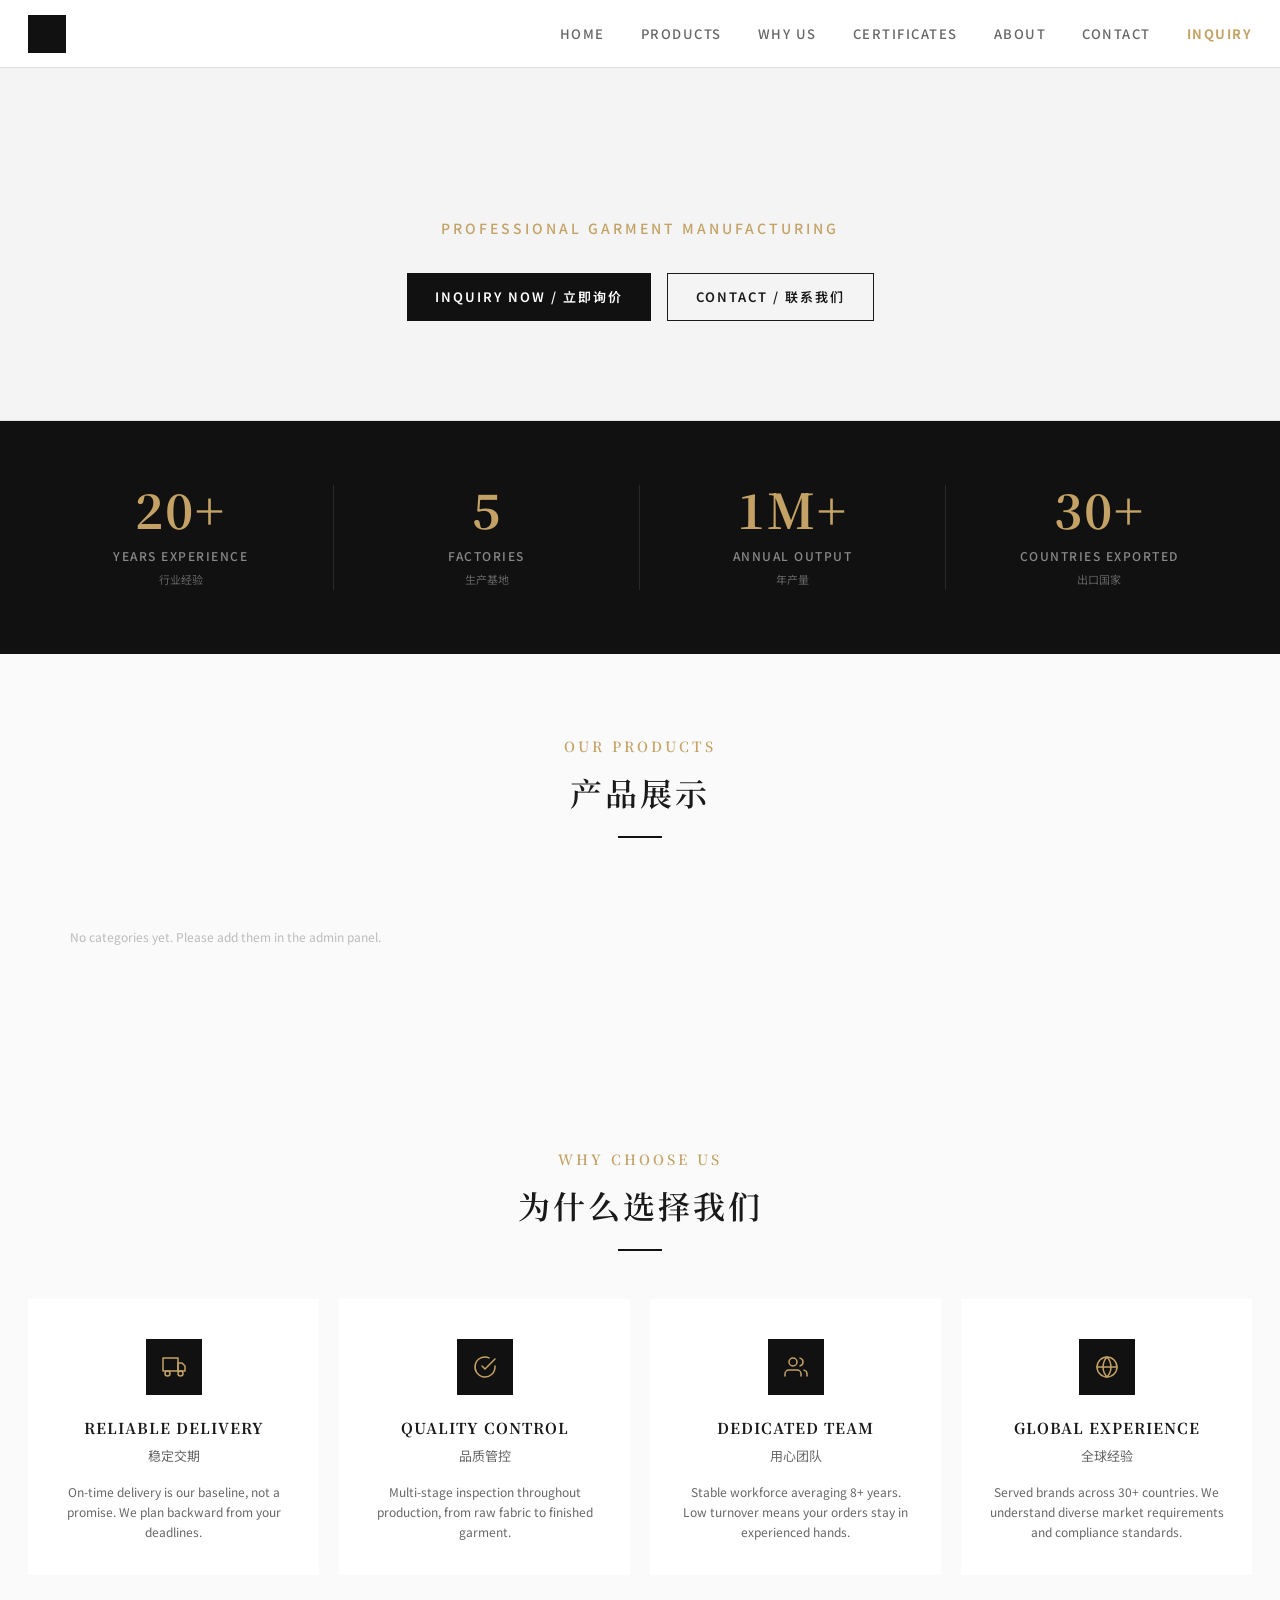
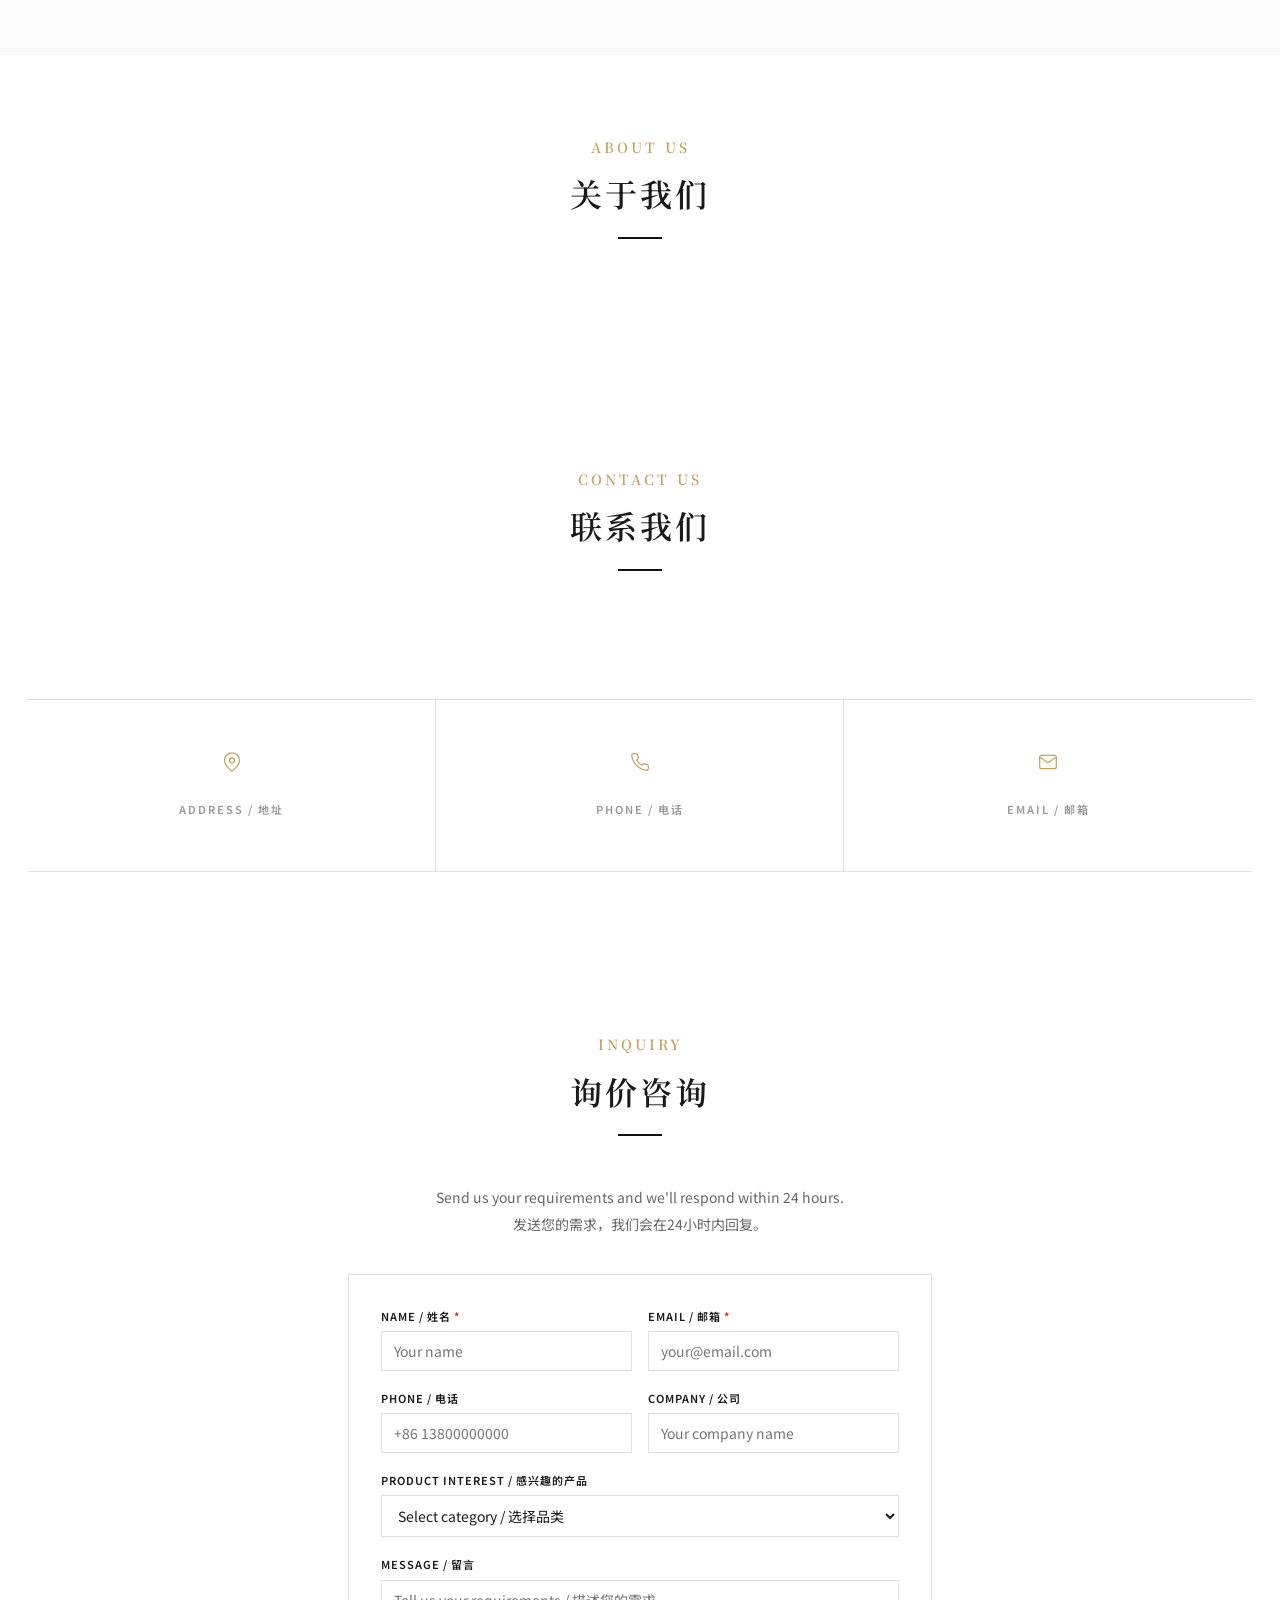
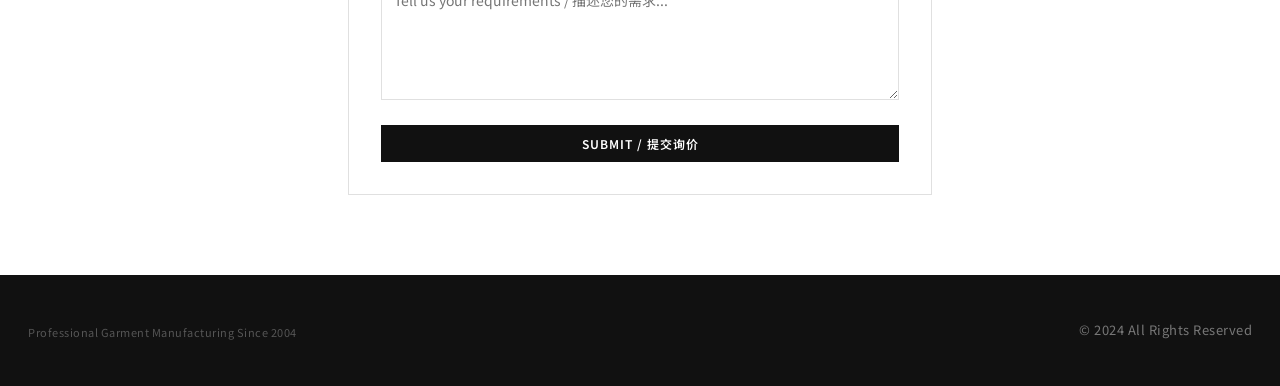
==== index.html @ 20656c34 "Change form attribute from netlify to data-netlify=true" ====
<!DOCTYPE html>
<html lang="en">
<head>
  <!-- site-version: 3 -->
  <meta charset="UTF-8">
  <meta name="viewport" content="width=device-width, initial-scale=1.0">
  <meta name="description" content="Professional garment manufacturer with 20+ years experience. OEM/ODM services for sun protection, jackets, workwear, kids wear, padded jackets, beach shorts, sports wear. BSCI certified factory in Jiangsu, China.">
  <meta name="keywords" content="garment factory, clothing manufacturer, OEM apparel, ODM clothing, sun protection wear, jackets, workwear, kids wear, padded jackets, beach shorts, sports wear, BSCI certified, China garment factory, Jiangsu manufacturer">

  <!-- Open Graph -->
  <meta property="og:title" content="Garment Factory - Professional Manufacturing">
  <meta property="og:description" content="20+ years OEM/ODM garment manufacturer. BSCI certified. 5 factories, 1M+ annual output. Serving brands worldwide.">
  <meta property="og:type" content="website">
  <meta property="og:url" content="https://zigfish-fashion.netlify.app">
  <meta property="og:image" content="https://zigfish-fashion.netlify.app/images/cover.png">
  <meta property="og:image:width" content="1200">
  <meta property="og:image:height" content="630">
  <meta property="og:locale" content="en_US">

  <!-- Twitter Card -->
  <meta name="twitter:card" content="summary_large_image">
  <meta name="twitter:title" content="Garment Factory - Professional Manufacturing">
  <meta name="twitter:description" content="20+ years OEM/ODM garment manufacturer. BSCI certified. 5 factories, 1M+ annual output. Serving brands worldwide.">
  <meta name="twitter:image" content="https://zigfish-fashion.netlify.app/images/cover.png">

  <!-- Schema.org Structured Data -->
  <script type="application/ld+json">
  {
    "@context": "https://schema.org",
    "@type": "Organization",
    "name": "Garment Factory",
    "url": "https://zigfish-fashion.netlify.app",
    "description": "Professional garment manufacturer with 20+ years experience. OEM/ODM services for worldwide brands.",
    "address": {
      "@type": "PostalAddress",
      "addressCountry": "CN"
    },
    "contactPoint": {
      "@type": "ContactPoint",
      "contactType": "Sales"
    }
  }
  </script>

  <title id="page-title">Garment Factory - Product Showcase</title>

  <link rel="icon" type="image/svg+xml" href="data:image/svg+xml,<svg xmlns='http://www.w3.org/2000/svg' viewBox='0 0 32 32'><rect width='32' height='32' rx='4' fill='%23111'/><text x='50%25' y='55%25' dominant-baseline='middle' text-anchor='middle' fill='white' font-family='serif' font-size='18' font-weight='bold'>Z</text></svg>">

  <link rel="preconnect" href="https://fonts.googleapis.com">
  <link rel="preconnect" href="https://fonts.gstatic.com" crossorigin>
  <link rel="stylesheet" href="css/style.css">
</head>
<body>

  <!-- Header -->
  <header class="site-header" id="header">
    <div class="container">
      <div class="header-logo">
        <div id="header-logo-img"></div>
        <div class="logo-text">
          <span class="en" id="header-name-en">GARMENT FACTORY</span>
          <span class="cn" id="header-name-cn">服装工厂</span>
        </div>
      </div>
      <nav>
        <ul class="nav-links" id="nav-links">
          <li><a href="#home" class="active">HOME</a></li>
          <li><a href="#products">PRODUCTS</a></li>
          <li><a href="#why-us">WHY US</a></li>
          <li><a href="#certificates">CERTIFICATES</a></li>
          <li><a href="#about">ABOUT</a></li>
          <li><a href="#contact">CONTACT</a></li>
          <li><a href="#inquiry" class="nav-inquiry">INQUIRY</a></li>
        </ul>
        <button class="mobile-menu-btn" id="mobile-menu-btn" aria-label="Menu">
          <span></span><span></span><span></span>
        </button>
      </nav>
    </div>
  </header>

  <!-- Hero -->
  <section class="hero" id="home">
    <div class="hero-bg" id="hero-bg"></div>
    <div class="container hero-content">
      <span class="en" id="hero-name-en">GARMENT FACTORY</span>
      <span class="cn" id="hero-name-cn">服装工厂</span>
      <p class="tagline">Professional Garment Manufacturing</p>
      <div class="hero-cta">
        <a href="#inquiry" class="btn btn-primary hero-btn-inquiry">Inquiry Now / 立即询价</a>
        <a href="#contact" class="btn btn-outline hero-btn-contact">Contact / 联系我们</a>
      </div>
    </div>
  </section>

  <!-- Stats Counter -->
  <section class="stats-section" id="stats-section">
    <div class="container">
      <div class="stats-grid" id="stats-grid"></div>
    </div>
  </section>

  <!-- Products -->
  <section class="products-section" id="products">
    <div class="section-header">
      <span class="en">Our Products</span>
      <span class="cn">产品展示</span>
      <div class="divider"></div>
    </div>
    <div class="container">
      <div class="category-grid" id="category-grid"></div>
    </div>
  </section>

  <!-- Why Us -->
  <section class="why-us-section" id="why-us">
    <div class="section-header">
      <span class="en">Why Choose Us</span>
      <span class="cn">为什么选择我们</span>
      <div class="divider"></div>
    </div>
    <div class="container">
      <div class="advantages-grid" id="advantages-grid"></div>
    </div>
  </section>

  <!-- Certificates -->
  <section id="certificates">
    <div class="section-header">
      <span class="en">Certificates</span>
      <span class="cn">资质证书</span>
      <div class="divider"></div>
    </div>
    <div class="certificates-section">
      <div class="container">
        <div class="certificates-grid" id="certificates-grid"></div>
      </div>
    </div>
  </section>

  <!-- About -->
  <section id="about">
    <div class="section-header">
      <span class="en">About Us</span>
      <span class="cn">关于我们</span>
      <div class="divider"></div>
    </div>
    <div class="about-section">
      <div class="container">
        <div class="about-content">
          <p class="en" id="about-text-en">Professional garment manufacturer with 20+ years of industry experience, serving brands across 30+ countries with reliable OEM/ODM services.</p>
          <p class="cn" id="about-text-cn">拥有20多年行业经验的专业服装制造商，为30多个国家的品牌提供可靠的OEM/ODM服务。</p>
        </div>
      </div>
    </div>
  </section>

  <!-- Contact -->
  <section id="contact">
    <div class="section-header">
      <span class="en">Contact Us</span>
      <span class="cn">联系我们</span>
      <div class="divider"></div>
    </div>
    <div class="contact-section">
      <div class="container">
        <div class="contact-grid">
          <div class="contact-item">
            <div class="icon">
              <svg width="20" height="20" viewBox="0 0 24 24" fill="none" stroke="currentColor" stroke-width="1.5" stroke-linecap="round" stroke-linejoin="round">
                <path d="M21 10c0 7-9 13-9 13s-9-6-9-13a9 9 0 0 1 18 0z"/>
                <circle cx="12" cy="10" r="3"/>
              </svg>
            </div>
            <span class="label">Address / 地址</span>
            <span class="value" id="contact-address-en">Jiangsu Province, China</span>
            <span class="value-cn" id="contact-address-cn">中国江苏省</span>
          </div>
          <div class="contact-item">
            <div class="icon">
              <svg width="20" height="20" viewBox="0 0 24 24" fill="none" stroke="currentColor" stroke-width="1.5" stroke-linecap="round" stroke-linejoin="round">
                <path d="M22 16.92v3a2 2 0 0 1-2.18 2 19.79 19.79 0 0 1-8.63-3.07 19.5 19.5 0 0 1-6-6 19.79 19.79 0 0 1-3.07-8.67A2 2 0 0 1 4.11 2h3a2 2 0 0 1 2 1.72c.127.96.361 1.903.7 2.81a2 2 0 0 1-.45 2.11L8.09 9.91a16 16 0 0 0 6 6l1.27-1.27a2 2 0 0 1 2.11-.45c.907.339 1.85.573 2.81.7A2 2 0 0 1 22 16.92z"/>
              </svg>
            </div>
            <span class="label">Phone / 电话</span>
            <span class="value" id="contact-phone">+86 15900923922</span>
          </div>
          <div class="contact-item">
            <div class="icon">
              <svg width="20" height="20" viewBox="0 0 24 24" fill="none" stroke="currentColor" stroke-width="1.5" stroke-linecap="round" stroke-linejoin="round">
                <path d="M4 4h16c1.1 0 2 .9 2 2v12c0 1.1-.9 2-2 2H4c-1.1 0-2-.9-2-2V6c0-1.1.9-2 2-2z"/>
                <polyline points="22,6 12,13 2,6"/>
              </svg>
            </div>
            <span class="label">Email / 邮箱</span>
            <span class="value" id="contact-email">jackxinjinggarment@vip.163.com</span>
          </div>
        </div>
        <div class="contact-chat-row" id="contact-chat-row"></div>
      </div>
    </div>
  </section>

  <!-- Inquiry -->
  <section id="inquiry">
    <div class="section-header">
      <span class="en">Inquiry</span>
      <span class="cn">询价咨询</span>
      <div class="divider"></div>
    </div>
    <div class="inquiry-section">
      <div class="container" style="max-width:640px;">
        <p class="inquiry-intro" id="inquiry-intro">Send us your requirements and we'll respond within 24 hours.<br>发送您的需求，我们会在24小时内回复。</p>
        <form class="inquiry-form" id="inquiry-form" data-netlify="true" name="inquiry">
          <input type="hidden" name="form-name" value="inquiry">
          <div style="position:absolute;left:-9999px;" aria-hidden="true">
            <input type="text" name="_gotcha" tabindex="-1" autocomplete="off">
          </div>
          <div class="field-pair">
            <div class="form-group">
              <label>Name / 姓名 <span class="required">*</span></label>
              <input type="text" name="name" placeholder="Your name" required>
            </div>
            <div class="form-group">
              <label>Email / 邮箱 <span class="required">*</span></label>
              <input type="email" name="email" placeholder="your@email.com" required>
            </div>
          </div>
          <div class="field-pair">
            <div class="form-group">
              <label>Phone / 电话</label>
              <input type="text" name="phone" placeholder="+86 13800000000">
            </div>
            <div class="form-group">
              <label>Company / 公司</label>
              <input type="text" name="company" placeholder="Your company name">
            </div>
          </div>
          <div class="form-group">
            <label>Product Interest / 感兴趣的产品</label>
            <select name="product">
              <option value="">Select category / 选择品类</option>
            </select>
          </div>
          <div class="form-group">
            <label>Message / 留言</label>
            <textarea name="message" rows="5" placeholder="Tell us your requirements / 描述您的需求..."></textarea>
          </div>
          <div id="form-feedback" class="form-feedback"></div>
          <button type="submit" class="btn btn-primary">SUBMIT / 提交询价</button>
        </form>
      </div>
    </div>
  </section>

  <!-- Social Links -->
  <section class="social-section" id="social-section">
    <div class="container">
      <p class="social-label">Follow Us / 关注我们</p>
      <div class="social-links" id="social-links"></div>
    </div>
  </section>

  <!-- Footer -->
  <footer class="site-footer">
    <div class="container">
      <div class="footer-left">
        <span class="footer-brand" id="footer-name">GARMENT FACTORY</span>
        <span class="footer-tagline">Professional Garment Manufacturing Since 2004</span>
      </div>
      <div class="footer-right">
        <span>&copy; 2024 All Rights Reserved</span>
      </div>
    </div>
  </footer>

  <!-- Image Gallery Modal -->
  <div class="modal-overlay" id="modal-overlay">
    <div class="modal-content">
      <div class="modal-header">
        <div>
          <h3 id="modal-title-en" style="display:inline;">Products</h3>
          <span class="cn-title" id="modal-title-cn"></span>
        </div>
        <button class="modal-close" id="modal-close" aria-label="Close gallery">&times;</button>
      </div>
      <div class="modal-body">
        <div class="modal-gallery" id="modal-gallery"></div>
      </div>
    </div>
  </div>

  <!-- WhatsApp Float -->
  <a class="whatsapp-float" id="whatsapp-float" href="#" target="_blank" rel="noopener" aria-label="WhatsApp">
    <svg width="24" height="24" viewBox="0 0 24 24" fill="white"><path d="M17.472 14.382c-.297-.149-1.758-.867-2.03-.967-.273-.099-.471-.148-.67.15-.197.297-.767.966-.94 1.164-.173.199-.347.223-.644.075-.297-.15-1.255-.463-2.39-1.475-.883-.788-1.48-1.761-1.653-2.059-.173-.297-.018-.458.13-.606.134-.133.298-.347.446-.52.149-.174.198-.298.298-.497.099-.198.05-.371-.025-.52-.075-.149-.669-1.612-.916-2.207-.242-.579-.487-.5-.669-.51-.173-.008-.371-.01-.57-.01-.198 0-.52.074-.792.372-.272.297-1.04 1.016-1.04 2.479 0 1.462 1.065 2.875 1.213 3.074.149.198 2.096 3.2 5.077 4.487.709.306 1.262.489 1.694.625.712.227 1.36.195 1.871.118.571-.085 1.758-.719 2.006-1.413.248-.694.248-1.289.173-1.413-.074-.124-.272-.198-.57-.347m-5.421 7.403h-.004a9.87 9.87 0 0 1-5.031-1.378l-.361-.214-3.741.982.998-3.648-.235-.374a9.86 9.86 0 0 1-1.51-5.26c.001-5.45 4.436-9.884 9.888-9.884 2.64 0 5.122 1.03 6.988 2.898a9.825 9.825 0 0 1 2.893 6.994c-.003 5.45-4.437 9.884-9.885 9.884m8.413-18.297A11.815 11.815 0 0 0 12.05 0C5.495 0 .16 5.335.157 11.892c0 2.096.547 4.142 1.588 5.945L.057 24l6.305-1.654a11.882 11.882 0 0 0 5.683 1.448h.005c6.554 0 11.89-5.335 11.893-11.893a11.821 11.821 0 0 0-3.48-8.413z"/></svg>
  </a>

  <!-- WeChat QR Modal -->
  <div class="modal-overlay" id="wechat-modal">
    <div class="modal-content wechat-modal-content">
      <div class="modal-header wechat-modal-header">
        <h3>WeChat / 微信</h3>
        <button class="modal-close" id="wechat-modal-close" aria-label="Close">&times;</button>
      </div>
      <div class="modal-body wechat-modal-body">
        <img id="wechat-qr-img" src="" alt="WeChat QR">
        <p class="wechat-scan-text">Scan to add / 扫码添加</p>
        <p id="wechat-id-text"></p>
      </div>
    </div>
  </div>

  <!-- Back to Top -->
  <button class="back-to-top" id="back-to-top" aria-label="Back to top">
    <svg width="18" height="18" viewBox="0 0 24 24" fill="none" stroke="currentColor" stroke-width="2" stroke-linecap="round" stroke-linejoin="round">
      <polyline points="18 15 12 9 6 15"/>
    </svg>
  </button>

  <script src="js/data.js"></script>
  <script src="js/main.js"></script>
</body>
</html>
---- css/style.css ----
﻿/* ============================================================
   Fashion Factory - Bilingual Product Showcase
   Premium B2B Foreign Trade Aesthetic
   ============================================================ */

@import url('https://fonts.googleapis.com/css2?family=Noto+Sans+SC:wght@300;400;500;600;700&family=Noto+Serif+SC:wght@400;500;600;700&display=swap');

:root {
  --color-bg: #ffffff;
  --color-bg-alt: #f4f4f4;
  --color-bg-dark: #111111;
  --color-text: #1a1a1a;
  --color-text-light: #666666;
  --color-text-lighter: #999999;
  --color-border: #e0e0e0;
  --color-accent: #c4a265;
  --color-accent-dark: #a8853e;
  --font-heading: 'Noto Serif SC', 'Songti SC', 'SimSun', serif;
  --font-body: 'Noto Sans SC', 'PingFang SC', 'Hiragino Sans GB', 'Microsoft YaHei', 'Helvetica Neue', Arial, sans-serif;
  --max-width: 1320px;
  --header-height: 68px;
  --radius: 2px;
  --shadow: 0 1px 8px rgba(0, 0, 0, 0.04);
  --shadow-lg: 0 4px 24px rgba(0, 0, 0, 0.06);
  --transition: 0.25s ease;
}

*,
*::before,
*::after {
  margin: 0;
  padding: 0;
  box-sizing: border-box;
}

html {
  scroll-behavior: smooth;
  -webkit-text-size-adjust: 100%;
}

body {
  font-family: var(--font-body);
  font-size: 15px;
  line-height: 1.75;
  color: var(--color-text);
  background: var(--color-bg);
  -webkit-font-smoothing: antialiased;
  -moz-osx-font-smoothing: grayscale;
}

a {
  color: inherit;
  text-decoration: none;
}

img {
  max-width: 100%;
  height: auto;
  display: block;
}

button {
  cursor: pointer;
  font-family: inherit;
  font-size: inherit;
  border: none;
  background: none;
}

input,
textarea,
select {
  font-family: inherit;
  font-size: inherit;
}

ul {
  list-style: none;
}

.container {
  max-width: var(--max-width);
  margin: 0 auto;
  padding: 0 28px;
}

/* ---------- Typography ---------- */
.en-primary {
  font-family: var(--font-heading);
  font-size: inherit;
  font-weight: 600;
  letter-spacing: 0.5px;
}

.cn-secondary {
  font-family: var(--font-body);
  font-size: 0.88em;
  font-weight: 400;
  color: var(--color-text-light);
  letter-spacing: 0;
}

/* ---------- Header ---------- */
.site-header {
  position: fixed;
  top: 0;
  left: 0;
  right: 0;
  z-index: 100;
  height: var(--header-height);
  background: rgba(255, 255, 255, 0.97);
  border-bottom: 1px solid var(--color-border);
}

.site-header .container {
  display: flex;
  align-items: center;
  justify-content: space-between;
  height: 100%;
}

.header-logo {
  display: flex;
  align-items: center;
  gap: 12px;
}

.header-logo img {
  height: 38px;
  width: auto;
}

.header-logo .logo-placeholder {
  width: 38px;
  height: 38px;
  background: var(--color-bg-dark);
  color: #fff;
  display: flex;
  align-items: center;
  justify-content: center;
  font-weight: 700;
  font-size: 14px;
  letter-spacing: 1px;
}

.header-logo .logo-text {
  display: flex;
  flex-direction: column;
  line-height: 1.2;
}

.header-logo .logo-text .en {
  font-family: var(--font-heading);
  font-size: 16px;
  font-weight: 700;
  letter-spacing: 1.5px;
  text-transform: uppercase;
  color: var(--color-text);
}

.header-logo .logo-text .cn {
  font-family: var(--font-body);
  font-size: 11px;
  color: var(--color-text-light);
}

.nav-links {
  display: flex;
  gap: 36px;
}

.nav-links a {
  font-family: var(--font-body);
  font-size: 13px;
  font-weight: 500;
  letter-spacing: 1.5px;
  text-transform: uppercase;
  color: var(--color-text-light);
  transition: var(--transition);
  position: relative;
}

.nav-links a::after {
  content: "";
  position: absolute;
  bottom: -6px;
  left: 0;
  width: 0;
  height: 2px;
  background: var(--color-bg-dark);
  transition: var(--transition);
}

.nav-links a:hover,
.nav-links a.active {
  color: var(--color-text);
}

.nav-links a:hover::after,
.nav-links a.active::after {
  width: 100%;
}

.mobile-menu-btn {
  display: none;
  flex-direction: column;
  gap: 5px;
  padding: 4px;
}

.mobile-menu-btn span {
  width: 22px;
  height: 2px;
  background: var(--color-text);
  transition: var(--transition);
}

/* ---------- Hero ---------- */
.hero {
  margin-top: var(--header-height);
  padding: 120px 0 100px;
  background: var(--color-bg-alt);
  text-align: center;
  position: relative;
  overflow: hidden;
}

.hero::after {
  content: "";
  position: absolute;
  bottom: 0;
  left: 0;
  right: 0;
  height: 1px;
  background: var(--color-border);
}

.hero .en {
  display: block;
  font-family: var(--font-heading);
  font-size: 56px;
  font-weight: 700;
  letter-spacing: 4px;
  text-transform: uppercase;
  color: var(--color-bg-dark);
  margin-bottom: 12px;
  line-height: 1.15;
}

.hero .cn {
  display: block;
  font-family: var(--font-heading);
  font-size: 22px;
  font-weight: 400;
  color: var(--color-text-light);
  letter-spacing: 3px;
}

.hero .tagline {
  margin-top: 28px;
  font-family: var(--font-body);
  font-size: 14px;
  letter-spacing: 3px;
  text-transform: uppercase;
  color: var(--color-accent);
  font-weight: 500;
}

/* ---------- Section Titles ---------- */
.section-header {
  text-align: center;
  padding: 80px 0 48px;
}

.section-header .en {
  display: block;
  font-family: var(--font-heading);
  font-size: 14px;
  font-weight: 600;
  letter-spacing: 3px;
  text-transform: uppercase;
  color: var(--color-accent);
  margin-bottom: 14px;
}

.section-header .cn {
  display: block;
  font-family: var(--font-heading);
  font-size: 32px;
  font-weight: 600;
  letter-spacing: 3px;
  color: var(--color-text);
  line-height: 1.3;
}

.section-header .divider {
  width: 44px;
  height: 2px;
  background: var(--color-bg-dark);
  margin: 22px auto 0;
}

/* ---------- About Section ---------- */
.about-section {
  padding: 0 0 80px;
}

.about-section .container {
  max-width: 820px;
}

.about-content {
  display: flex;
  flex-direction: column;
  gap: 20px;
}

.about-content .en {
  font-family: var(--font-body);
  font-size: 17px;
  color: var(--color-text);
  line-height: 2;
  font-weight: 400;
}

.about-content .cn {
  font-family: var(--font-body);
  font-size: 15px;
  color: var(--color-text-light);
  line-height: 2;
}

/* ---------- Category Grid ---------- */
.products-section {
  background: #fafafa;
  padding-bottom: 80px;
}

.category-grid {
  display: grid;
  grid-template-columns: repeat(3, 1fr);
  gap: 20px;
}

.category-card {
  background: #fff;
  overflow: hidden;
  cursor: pointer;
  transition: var(--transition);
  position: relative;
}

.category-card:hover {
  transform: translateY(-2px);
  box-shadow: var(--shadow-lg);
}

.category-card .card-img {
  width: 100%;
  aspect-ratio: 3/4;
  background: #f0f0f0;
  overflow: hidden;
  position: relative;
}

.category-card .card-img img {
  width: 100%;
  height: 100%;
  object-fit: cover;
  transition: transform 0.5s ease;
}

.category-card:hover .card-img img {
  transform: scale(1.04);
}

.category-card .card-img .img-count {
  position: absolute;
  bottom: 10px;
  right: 10px;
  background: rgba(0, 0, 0, 0.65);
  color: #fff;
  font-family: var(--font-body);
  font-size: 11px;
  padding: 3px 10px;
  letter-spacing: 0.5px;
}

.card-placeholder {
  width: 100%;
  height: 100%;
  display: flex;
  flex-direction: column;
  align-items: center;
  justify-content: center;
  color: #bbb;
  gap: 10px;
  background: #f5f5f5;
}

.card-placeholder svg {
  width: 40px;
  height: 40px;
  opacity: 0.25;
}

.card-placeholder span {
  font-family: var(--font-body);
  font-size: 12px;
  letter-spacing: 1px;
  text-transform: uppercase;
}

.category-card .card-info {
  padding: 20px 22px 24px;
}

.category-card .card-info .en {
  display: block;
  font-family: var(--font-heading);
  font-size: 16px;
  font-weight: 700;
  letter-spacing: 1px;
  text-transform: uppercase;
  margin-bottom: 6px;
  color: var(--color-text);
}

.category-card .card-info .cn {
  display: block;
  font-family: var(--font-body);
  font-size: 14px;
  font-weight: 500;
  color: var(--color-text-light);
  margin-bottom: 6px;
}

.category-card .card-info .desc {
  font-family: var(--font-body);
  font-size: 12px;
  color: var(--color-text-lighter);
  line-height: 1.6;
  margin-top: 8px;
}

.category-card .card-info .badge {
  display: inline-block;
  margin-top: 8px;
  padding: 3px 12px;
  font-family: var(--font-body);
  font-size: 11px;
  font-weight: 500;
  letter-spacing: 1px;
  text-transform: uppercase;
  background: var(--color-bg-dark);
  color: #fff;
}

/* ---------- Contact Section ---------- */
.contact-section {
  padding: 80px 0;
}

.contact-grid {
  display: grid;
  grid-template-columns: repeat(3, 1fr);
  gap: 0;
  border-top: 1px solid var(--color-border);
}

.contact-item {
  padding: 40px 28px;
  text-align: center;
  border-bottom: 1px solid var(--color-border);
  border-right: 1px solid var(--color-border);
}

.contact-item:last-child {
  border-right: none;
}

.contact-item .icon {
  width: 44px;
  height: 44px;
  margin: 0 auto 16px;
  display: flex;
  align-items: center;
  justify-content: center;
  color: var(--color-accent);
}

.contact-item .label {
  display: block;
  font-family: var(--font-body);
  font-size: 11px;
  font-weight: 600;
  letter-spacing: 2px;
  text-transform: uppercase;
  color: var(--color-text-lighter);
  margin-bottom: 12px;
}

.contact-item .value {
  display: block;
  font-family: var(--font-heading);
  font-size: 15px;
  font-weight: 500;
  color: var(--color-text);
  line-height: 1.9;
}

.contact-item .value-cn {
  display: block;
  font-family: var(--font-body);
  font-size: 13px;
  color: var(--color-text-light);
}

/* ---------- Social Links ---------- */
.social-section {
  padding: 0 0 80px;
  text-align: center;
}

.social-section .social-label {
  font-family: var(--font-body);
  font-size: 11px;
  font-weight: 600;
  letter-spacing: 3px;
  text-transform: uppercase;
  color: var(--color-text-lighter);
  margin-bottom: 24px;
}

.social-links {
  display: flex;
  justify-content: center;
  gap: 40px;
}

.social-link {
  display: flex;
  flex-direction: column;
  align-items: center;
  gap: 10px;
  transition: var(--transition);
  color: var(--color-text-light);
}

.social-link:hover {
  color: var(--color-accent);
}

.social-link .social-icon {
  width: 52px;
  height: 52px;
  border: 1px solid var(--color-border);
  display: flex;
  align-items: center;
  justify-content: center;
  transition: var(--transition);
}

.social-link:hover .social-icon {
  border-color: var(--color-accent);
  background: var(--color-accent);
  color: #fff;
}

.social-link .social-name {
  font-family: var(--font-body);
  font-size: 12px;
  font-weight: 500;
  letter-spacing: 1px;
}

/* ---------- Footer ---------- */
.site-footer {
  background: var(--color-bg-dark);
  color: #777;
  padding: 44px 0;
  text-align: center;
  font-family: var(--font-body);
  font-size: 13px;
  letter-spacing: 0.5px;
}

.site-footer .container {
  display: flex;
  justify-content: space-between;
  align-items: center;
}

.site-footer .footer-brand {
  font-family: var(--font-heading);
  font-weight: 600;
  color: #aaa;
  letter-spacing: 1px;
  text-transform: uppercase;
}

/* ---------- Modal / Lightbox ---------- */
.modal-overlay {
  position: fixed;
  inset: 0;
  z-index: 200;
  background: rgba(0, 0, 0, 0.9);
  display: flex;
  align-items: center;
  justify-content: center;
  opacity: 0;
  pointer-events: none;
  transition: opacity 0.3s ease;
}

.modal-overlay.active {
  opacity: 1;
  pointer-events: auto;
}

.modal-content {
  position: relative;
  width: 92vw;
  max-width: 1100px;
  max-height: 92vh;
  background: #111;
  overflow: hidden;
  display: flex;
  flex-direction: column;
}

.modal-header {
  padding: 14px 24px;
  display: flex;
  align-items: center;
  justify-content: space-between;
  border-bottom: 1px solid rgba(255, 255, 255, 0.1);
}

.modal-header h3 {
  font-family: var(--font-heading);
  font-size: 15px;
  font-weight: 600;
  letter-spacing: 1px;
  text-transform: uppercase;
  color: #fff;
}

.modal-header .cn-title {
  font-family: var(--font-body);
  font-size: 12px;
  color: #888;
  margin-left: 10px;
  font-weight: 400;
  text-transform: none;
}

.modal-close {
  width: 36px;
  height: 36px;
  display: flex;
  align-items: center;
  justify-content: center;
  font-size: 22px;
  color: #888;
  transition: var(--transition);
}

.modal-close:hover {
  color: #fff;
}

.modal-body {
  padding: 20px;
  overflow-y: auto;
}

.modal-gallery {
  display: grid;
  grid-template-columns: repeat(auto-fill, minmax(260px, 1fr));
  gap: 12px;
}

.modal-gallery img {
  width: 100%;
  aspect-ratio: 3/4;
  object-fit: cover;
  background: #1a1a1a;
}

.modal-gallery .no-images {
  grid-column: 1 / -1;
  text-align: center;
  padding: 80px 20px;
  font-family: var(--font-body);
  color: #666;
}

/* ---------- Back to Top ---------- */
.back-to-top {
  position: fixed;
  bottom: 32px;
  right: 32px;
  width: 44px;
  height: 44px;
  background: var(--color-bg-dark);
  color: #fff;
  display: flex;
  align-items: center;
  justify-content: center;
  font-size: 20px;
  opacity: 0;
  pointer-events: none;
  transition: var(--transition);
  z-index: 50;
}

.back-to-top.visible {
  opacity: 1;
  pointer-events: auto;
}

.back-to-top:hover {
  background: #333;
}

/* ============================================================
   Admin Panel Styles
   ============================================================ */

.admin-body {
  background: #f7f7f7;
}

/* Login */
.login-wrapper {
  min-height: 100vh;
  display: flex;
  align-items: center;
  justify-content: center;
}

.login-box {
  background: #fff;
  padding: 48px 40px;
  width: 380px;
  max-width: 90vw;
  box-shadow: 0 2px 20px rgba(0, 0, 0, 0.06);
}

.login-box h1 {
  font-family: var(--font-heading);
  font-size: 20px;
  font-weight: 700;
  text-align: center;
  letter-spacing: 2px;
  text-transform: uppercase;
  margin-bottom: 6px;
}

.login-box .subtitle {
  font-family: var(--font-body);
  text-align: center;
  font-size: 12px;
  color: var(--color-text-light);
  margin-bottom: 32px;
}

.form-group {
  margin-bottom: 18px;
}

.form-group label {
  display: block;
  font-family: var(--font-body);
  font-size: 11px;
  font-weight: 600;
  margin-bottom: 5px;
  letter-spacing: 1px;
  text-transform: uppercase;
  color: var(--color-text);
}

.form-group .label-hint {
  font-family: var(--font-body);
  font-size: 10px;
  color: var(--color-text-lighter);
  font-weight: 400;
  text-transform: none;
  letter-spacing: 0;
  margin-left: 4px;
}

.form-group input,
.form-group textarea,
.form-group select {
  width: 100%;
  padding: 9px 12px;
  border: 1px solid var(--color-border);
  font-size: 14px;
  transition: var(--transition);
  background: #fff;
  color: var(--color-text);
}

.form-group input:focus,
.form-group textarea:focus,
.form-group select:focus {
  outline: none;
  border-color: var(--color-bg-dark);
}

.form-group textarea {
  resize: vertical;
  min-height: 90px;
}

.login-error {
  color: #c0392b;
  font-size: 12px;
  text-align: center;
  margin-bottom: 14px;
  display: none;
}

.login-error.show {
  display: block;
}

/* Buttons */
.btn {
  display: inline-flex;
  align-items: center;
  justify-content: center;
  gap: 6px;
  padding: 10px 22px;
  font-family: var(--font-body);
  font-size: 12px;
  font-weight: 600;
  letter-spacing: 1px;
  text-transform: uppercase;
  transition: var(--transition);
}

.btn-primary {
  background: var(--color-bg-dark);
  color: #fff;
  width: 100%;
}

.btn-primary:hover {
  background: #333;
}

.btn-outline {
  border: 1px solid #ccc;
  color: var(--color-text);
  background: #fff;
}

.btn-outline:hover {
  border-color: var(--color-text);
}

.btn-danger {
  background: #c0392b;
  color: #fff;
}

.btn-danger:hover {
  background: #a93226;
}

.btn-sm {
  padding: 6px 14px;
  font-size: 10px;
}

.btn-xs {
  padding: 3px 10px;
  font-size: 10px;
}

/* Admin Layout */
.admin-layout {
  display: flex;
  min-height: 100vh;
}

.admin-sidebar {
  width: 220px;
  background: #111;
  color: #fff;
  padding: 24px 0;
  position: fixed;
  top: 0;
  left: 0;
  bottom: 0;
  z-index: 100;
  display: flex;
  flex-direction: column;
}

.admin-sidebar .sidebar-brand {
  padding: 0 20px 24px;
  font-family: var(--font-heading);
  font-size: 14px;
  font-weight: 700;
  letter-spacing: 2px;
  text-transform: uppercase;
  border-bottom: 1px solid rgba(255, 255, 255, 0.08);
  margin-bottom: 16px;
}

.sidebar-nav {
  flex: 1;
}

.sidebar-nav a {
  display: flex;
  align-items: center;
  gap: 10px;
  padding: 11px 20px;
  font-family: var(--font-body);
  font-size: 12px;
  font-weight: 500;
  letter-spacing: 1px;
  color: rgba(255, 255, 255, 0.5);
  transition: var(--transition);
}

.sidebar-nav a:hover,
.sidebar-nav a.active {
  color: #fff;
  background: rgba(255, 255, 255, 0.06);
}

.sidebar-nav a svg {
  width: 16px;
  height: 16px;
  flex-shrink: 0;
}

.sidebar-footer {
  padding: 16px 20px;
  border-top: 1px solid rgba(255, 255, 255, 0.08);
}

.sidebar-footer .storage-info {
  font-family: var(--font-body);
  font-size: 10px;
  color: rgba(255, 255, 255, 0.35);
  margin-bottom: 12px;
  letter-spacing: 0.5px;
}

.admin-main {
  flex: 1;
  margin-left: 220px;
  padding: 36px 32px;
}

.admin-main .page-header {
  margin-bottom: 28px;
}

.admin-main .page-header h2 {
  font-family: var(--font-heading);
  font-size: 20px;
  font-weight: 700;
  letter-spacing: 1px;
}

.admin-main .page-header p {
  font-family: var(--font-body);
  font-size: 12px;
  color: var(--color-text-light);
  margin-top: 4px;
}

/* Admin Panels */
.admin-panel {
  display: none;
}

.admin-panel.active {
  display: block;
}

/* Card */
.card {
  background: #fff;
  box-shadow: 0 1px 4px rgba(0, 0, 0, 0.04);
  margin-bottom: 20px;
}

.card-header {
  padding: 16px 24px;
  border-bottom: 1px solid var(--color-border);
  display: flex;
  align-items: center;
  justify-content: space-between;
}

.card-header h3 {
  font-family: var(--font-heading);
  font-size: 14px;
  font-weight: 600;
  letter-spacing: 1px;
}

.card-body {
  padding: 24px;
}

/* Bilingual field pairs */
.field-pair {
  display: grid;
  grid-template-columns: 1fr 1fr;
  gap: 16px;
}

/* Logo Upload */
.logo-upload-area {
  display: flex;
  align-items: center;
  gap: 20px;
}

.logo-preview {
  width: 80px;
  height: 80px;
  border: 1px dashed #ccc;
  display: flex;
  align-items: center;
  justify-content: center;
  overflow: hidden;
  flex-shrink: 0;
}

.logo-preview img {
  width: 100%;
  height: 100%;
  object-fit: contain;
}

.logo-preview .no-logo {
  font-size: 10px;
  color: #bbb;
  text-align: center;
  padding: 8px;
}

/* Category List */
.category-list-item {
  border: 1px solid #eee;
  margin-bottom: 10px;
}

.category-list-header {
  display: flex;
  align-items: center;
  justify-content: space-between;
  padding: 14px 20px;
  background: #fafafa;
  cursor: pointer;
  transition: var(--transition);
}

.category-list-header:hover {
  background: #f4f4f4;
}

.category-list-header .info h4 {
  font-family: var(--font-heading);
  font-size: 14px;
  font-weight: 600;
}

.category-list-header .info .en-name {
  font-family: var(--font-body);
  font-size: 11px;
  color: var(--color-text-light);
  letter-spacing: 0.5px;
  text-transform: uppercase;
  margin-top: 1px;
}

.category-list-header .info .meta {
  font-family: var(--font-body);
  font-size: 11px;
  color: var(--color-text-lighter);
  margin-top: 2px;
}

.category-list-header .actions {
  display: flex;
  gap: 6px;
}

.category-list-body {
  padding: 20px;
  display: none;
  border-top: 1px solid #eee;
}

.category-list-body.open {
  display: block;
}

/* Admin Image Grid */
.admin-image-grid {
  display: grid;
  grid-template-columns: repeat(auto-fill, minmax(130px, 1fr));
  gap: 10px;
  margin-bottom: 14px;
}

.admin-image-item {
  position: relative;
  aspect-ratio: 3/4;
  overflow: hidden;
  background: #f0f0f0;
}

.admin-image-item img {
  width: 100%;
  height: 100%;
  object-fit: cover;
}

.admin-image-item .img-actions {
  position: absolute;
  inset: 0;
  background: rgba(0, 0, 0, 0.55);
  display: flex;
  align-items: center;
  justify-content: center;
  gap: 8px;
  opacity: 0;
  transition: var(--transition);
}

.admin-image-item:hover .img-actions {
  opacity: 1;
}

.admin-image-item .img-actions button {
  width: 30px;
  height: 30px;
  border-radius: 50%;
  background: #fff;
  color: #333;
  font-size: 15px;
  display: flex;
  align-items: center;
  justify-content: center;
}

/* Upload Zone */
.upload-zone {
  border: 1px dashed #d0d0d0;
  padding: 28px;
  text-align: center;
  font-family: var(--font-body);
  color: var(--color-text-light);
  cursor: pointer;
  transition: var(--transition);
  font-size: 12px;
  letter-spacing: 0.5px;
}

.upload-zone:hover {
  border-color: var(--color-bg-dark);
  color: var(--color-text);
}

.upload-zone input {
  display: none;
}

/* Toast */
.toast {
  position: fixed;
  top: 24px;
  right: 24px;
  z-index: 300;
  padding: 12px 24px;
  font-family: var(--font-body);
  color: #fff;
  font-size: 13px;
  letter-spacing: 0.5px;
  transform: translateX(120%);
  transition: transform 0.3s ease;
  box-shadow: 0 4px 16px rgba(0, 0, 0, 0.15);
}

.toast.show {
  transform: translateX(0);
}

.toast-success {
  background: #2d8c4a;
}

.toast-error {
  background: #c0392b;
}

/* Storage bar */
.storage-bar {
  height: 3px;
  background: rgba(255, 255, 255, 0.1);
  margin-top: 6px;
  overflow: hidden;
}

.storage-bar .fill {
  height: 100%;
  background: var(--color-accent);
  transition: width 0.3s ease;
}

/* Empty state */
.empty-state {
  text-align: center;
  padding: 40px;
  font-family: var(--font-body);
  color: #bbb;
  font-size: 12px;
}

/* ---------- Hero Cover + CTA ---------- */
.hero {
  position: relative;
  overflow: hidden;
}

.hero-bg {
  position: absolute;
  inset: 0;
  background-size: cover;
  background-position: center;
  opacity: 0;
  transition: opacity 0.8s ease;
  z-index: 0;
}

.hero-bg::after {
  content: "";
  position: absolute;
  inset: 0;
  background: rgba(0, 0, 0, 0.55);
}

.hero-bg.show {
  opacity: 1;
}

.hero-bg.show ~ .hero-content .en {
  color: #fff;
  text-shadow: 0 2px 12px rgba(0, 0, 0, 0.4);
}

.hero-bg.show ~ .hero-content .cn {
  color: rgba(255, 255, 255, 0.85);
  text-shadow: 0 1px 8px rgba(0, 0, 0, 0.35);
}

.hero-bg.show ~ .hero-content .tagline {
  color: var(--color-accent);
}

.hero-content {
  position: relative;
  z-index: 1;
}

.hero-cta {
  display: flex;
  justify-content: center;
  gap: 16px;
  margin-top: 32px;
  flex-wrap: wrap;
}

.hero-cta .btn {
  font-family: var(--font-body);
  padding: 12px 28px;
  font-size: 13px;
  letter-spacing: 2px;
}

.hero-btn-inquiry {
  width: auto;
}

.hero-btn-contact {
  width: auto;
  border-color: var(--color-text);
  color: var(--color-text);
  background: transparent;
}

.hero-bg.show ~ .hero-content .hero-btn-contact {
  border-color: #fff;
  color: #fff;
  background: rgba(255, 255, 255, 0.08);
}

.hero-bg.show ~ .hero-content .hero-btn-contact:hover {
  background: rgba(255, 255, 255, 0.18);
}

/* ---------- Nav Inquiry Highlight ---------- */
.nav-inquiry {
  color: var(--color-accent) !important;
  font-weight: 700 !important;
}


/* ---------- Stats Counter ---------- */
.stats-section {
  background: var(--color-bg-dark);
  color: #fff;
  padding: 64px 0;
}

.stats-grid {
  display: grid;
  grid-template-columns: repeat(4, 1fr);
  gap: 0;
  text-align: center;
}

.stat-item {
  padding: 0 20px;
  border-right: 1px solid rgba(255,255,255,0.1);
}

.stat-item:last-child {
  border-right: none;
}

.stat-number {
  display: block;
  font-family: var(--font-heading);
  font-size: 48px;
  font-weight: 700;
  letter-spacing: 2px;
  color: var(--color-accent);
  line-height: 1;
  margin-bottom: 12px;
  transition: color 0.3s ease;
}

.stat-item:hover .stat-number {
  color: #fff;
}

.stat-label {
  display: block;
  font-family: var(--font-body);
  font-size: 12px;
  font-weight: 500;
  letter-spacing: 1.5px;
  text-transform: uppercase;
  color: rgba(255,255,255,0.5);
}

.stat-label-cn {
  display: block;
  font-family: var(--font-body);
  font-size: 11px;
  color: rgba(255,255,255,0.35);
  margin-top: 4px;
}

/* ---------- Why Us / Advantages ---------- */
.why-us-section {
  background: #fafafa;
  padding-bottom: 80px;
}

.advantages-grid {
  display: grid;
  grid-template-columns: repeat(4, 1fr);
  gap: 20px;
}

.advantage-card {
  background: #fff;
  padding: 40px 28px 32px;
  text-align: center;
  transition: transform 0.25s ease, box-shadow 0.25s ease;
}

.advantage-card:hover {
  transform: translateY(-4px);
  box-shadow: 0 8px 32px rgba(0,0,0,0.08);
}

.advantage-icon {
  width: 56px;
  height: 56px;
  margin: 0 auto 20px;
  display: flex;
  align-items: center;
  justify-content: center;
  background: var(--color-bg-dark);
  color: var(--color-accent);
  transition: background 0.25s ease, color 0.25s ease;
}

.advantage-card:hover .advantage-icon {
  background: var(--color-accent);
  color: #fff;
}

.advantage-icon svg {
  width: 24px;
  height: 24px;
}

.advantage-title-en {
  display: block;
  font-family: var(--font-heading);
  font-size: 15px;
  font-weight: 700;
  letter-spacing: 1px;
  text-transform: uppercase;
  color: var(--color-text);
  margin-bottom: 4px;
}

.advantage-title-cn {
  display: block;
  font-family: var(--font-body);
  font-size: 13px;
  color: var(--color-text-light);
  margin-bottom: 14px;
}

.advantage-desc-en {
  font-family: var(--font-body);
  font-size: 12px;
  color: var(--color-text-light);
  line-height: 1.7;
}

/* ---------- Form Feedback ---------- */
.form-feedback {
  display: none;
  padding: 10px 14px;
  margin-bottom: 16px;
  font-family: var(--font-body);
  font-size: 13px;
  line-height: 1.6;
}

.form-feedback.success {
  display: block;
  background: #e8f5e9;
  color: #2e7d32;
}

.form-feedback.error {
  display: block;
  background: #fce4ec;
  color: #c62828;
}

.form-feedback.sending {
  display: block;
  background: #e3f2fd;
  color: #1565c0;
}

.form-group .required {
  color: #c62828;
}

/* ---------- WeChat Modal Overrides ---------- */
.wechat-modal-content {
  max-width: 360px;
  background: #fff;
}

.wechat-modal-header {
  border-bottom: 1px solid #eee;
}

.wechat-modal-header h3 {
  color: #111;
}

.wechat-modal-header .modal-close {
  color: #666;
}

.wechat-modal-body {
  text-align: center;
  padding: 32px;
}

.wechat-modal-body img {
  width: 200px;
  height: 200px;
  margin: 0 auto;
  display: block;
}

.wechat-scan-text {
  margin-top: 12px;
  font-family: var(--font-body);
  font-size: 12px;
  color: #666;
}

#wechat-id-text {
  font-family: var(--font-body);
  font-size: 11px;
  color: #999;
  margin-top: 4px;
}

/* ---------- Animations ---------- */
@keyframes fadeInUp {
  from {
    opacity: 0;
    transform: translateY(20px);
  }
  to {
    opacity: 1;
    transform: translateY(0);
  }
}

.animate-in {
  animation: fadeInUp 0.5s ease forwards;
}

/* ---------- Footer Enhanced ---------- */
.footer-left {
  display: flex;
  flex-direction: column;
  gap: 4px;
  text-align: left;
}

.footer-tagline {
  font-family: var(--font-body);
  font-size: 11px;
  color: #555;
  letter-spacing: 0.5px;
}


/* ---------- Certificates ---------- */
.certificates-section {
  padding: 0 0 60px;
}

.certificates-grid {
  display: grid;
  grid-template-columns: repeat(auto-fill, minmax(240px, 1fr));
  gap: 16px;
  max-width: 640px;
  margin: 0 auto;
}

.cert-card {
  background: #fff;
  border: 1px solid var(--color-border);
  overflow: hidden;
  transition: var(--transition);
}

.cert-card:hover {
  box-shadow: var(--shadow-lg);
  transform: translateY(-2px);
}

.cert-img {
  width: 100%;
  height: 200px;
  background: #f5f5f5;
  display: flex;
  align-items: center;
  justify-content: center;
  overflow: hidden;
}

.cert-img img {
  width: 100%;
  height: 100%;
  object-fit: contain;
  padding: 16px;
}

.cert-placeholder {
  color: #ccc;
}

.cert-info {
  padding: 14px 18px;
  border-top: 1px solid var(--color-border);
}

.cert-info .en {
  display: block;
  font-family: var(--font-heading);
  font-size: 13px;
  font-weight: 600;
  letter-spacing: 1px;
  text-transform: uppercase;
  margin-bottom: 4px;
}

.cert-info .cn {
  display: block;
  font-family: var(--font-body);
  font-size: 12px;
  color: var(--color-text-light);
  margin-bottom: 8px;
}

.cert-download {
  display: inline-block;
  margin-top: 4px;
  font-family: var(--font-body);
  font-size: 11px;
  font-weight: 500;
  letter-spacing: 0.5px;
  color: var(--color-accent-dark);
  text-decoration: underline;
  text-underline-offset: 3px;
}

/* ---------- Contact Chat Row ---------- */
.contact-chat-row {
  display: flex;
  justify-content: center;
  gap: 20px;
  margin-top: 32px;
  flex-wrap: wrap;
}

.contact-chat-item {
  display: flex;
  align-items: center;
  gap: 12px;
  padding: 14px 28px;
  border: 1px solid var(--color-border);
  cursor: pointer;
  transition: var(--transition);
  text-decoration: none;
  color: inherit;
}

.contact-chat-item:hover {
  border-color: var(--color-bg-dark);
}

.wechat-item:hover {
  background: #07c16010;
  border-color: #07c160;
}

.whatsapp-item:hover {
  background: #25d36610;
  border-color: #25d366;
}

.chat-icon {
  width: 40px;
  height: 40px;
  border-radius: 50%;
  display: flex;
  align-items: center;
  justify-content: center;
  flex-shrink: 0;
}

.wechat-icon {
  background: #07c160;
  color: #fff;
}

.whatsapp-icon {
  background: #25d366;
  color: #fff;
}

.chat-label {
  font-family: var(--font-body);
  font-size: 13px;
  font-weight: 600;
  letter-spacing: 1px;
  text-transform: uppercase;
}

/* ---------- Inquiry ---------- */
.inquiry-section {
  padding: 0 0 80px;
}

.inquiry-intro {
  text-align: center;
  font-family: var(--font-body);
  font-size: 14px;
  color: var(--color-text-light);
  line-height: 1.9;
  margin-bottom: 36px;
}

.inquiry-form {
  background: #fff;
  padding: 32px;
  border: 1px solid var(--color-border);
}

.inquiry-form .field-pair {
  display: grid;
  grid-template-columns: 1fr 1fr;
  gap: 16px;
}

.inquiry-form .form-group textarea {
  min-height: 120px;
}

/* ---------- WhatsApp Float ---------- */
.whatsapp-float {
  position: fixed;
  bottom: 90px;
  right: 32px;
  width: 52px;
  height: 52px;
  background: #25d366;
  border-radius: 50%;
  display: flex;
  align-items: center;
  justify-content: center;
  box-shadow: 0 4px 16px rgba(37, 211, 102, 0.35);
  z-index: 49;
  transition: transform 0.3s ease;
}

.whatsapp-float:hover {
  transform: scale(1.1);
}

/* ---------- Responsive ---------- */
@media (max-width: 1024px) {
  .category-grid {
    grid-template-columns: repeat(2, 1fr);
  }

  .field-pair {
    grid-template-columns: 1fr;
  }
}


@media (max-width: 768px) {
  .stats-grid {
    grid-template-columns: repeat(2, 1fr);
    gap: 24px 0;
  }

  .stat-item {
    border-right: none;
    padding: 0 12px;
  }

  .stat-item:nth-child(odd) {
    border-right: 1px solid rgba(255,255,255,0.1);
  }

  .stat-number {
    font-size: 36px;
  }

  .advantages-grid {
    grid-template-columns: repeat(2, 1fr);
  }

  :root {
    --header-height: 56px;
  }

  .hero {
    padding: 72px 0 64px;
  }

  .hero .en {
    font-size: 34px;
    letter-spacing: 2px;
  }

  .hero .cn {
    font-size: 17px;
    letter-spacing: 2px;
  }

  .hero .tagline {
    font-size: 12px;
    letter-spacing: 2px;
    margin-top: 20px;
  }

  .section-header {
    padding: 56px 0 36px;
  }

  .section-header .en {
    font-size: 12px;
    letter-spacing: 2px;
  }

  .section-header .cn {
    font-size: 24px;
    letter-spacing: 2px;
  }

  .about-content .en {
    font-size: 15px;
  }

  .about-content .cn {
    font-size: 13px;
  }

  .category-card .card-info .en {
    font-size: 14px;
  }

  .category-card .card-info .cn {
    font-size: 12px;
  }

  .nav-links {
    display: none;
    position: fixed;
    top: var(--header-height);
    left: 0;
    right: 0;
    background: #fff;
    flex-direction: column;
    padding: 20px 28px;
    gap: 16px;
    border-bottom: 1px solid var(--color-border);
  }

  .nav-links.open {
    display: flex;
  }

  .mobile-menu-btn {
    display: flex;
  }

  .category-grid {
    grid-template-columns: 1fr;
  }

  .contact-grid {
    grid-template-columns: 1fr;
  }

  .contact-item {
    border-right: none;
  }

  .social-links {
    gap: 24px;
  }

  .site-footer .container {
    flex-direction: column;
    gap: 8px;
  }

  .modal-gallery {
    grid-template-columns: 1fr;
  }

  .certificates-grid {
    grid-template-columns: 1fr;
    max-width: 400px;
  }

  .cert-img {
    height: 180px;
  }

  /* Admin */
  .admin-sidebar {
    width: 100%;
    height: auto;
    position: relative;
    padding: 10px 0;
  }

  .admin-layout {
    flex-direction: column;
  }

  .admin-main {
    margin-left: 0;
    padding: 20px;
  }

  .sidebar-nav {
    display: flex;
    overflow-x: auto;
  }

  .sidebar-nav a {
    white-space: nowrap;
    padding: 8px 14px;
  }

  .sidebar-footer {
    display: none;
  }
}


@media (max-width: 480px) {
  .stats-grid {
    grid-template-columns: repeat(2, 1fr);
    gap: 20px 0;
  }

  .stat-item {
    border-right: none;
  }

  .stat-item:nth-child(odd) {
    border-right: 1px solid rgba(255,255,255,0.1);
  }

  .stat-number {
    font-size: 30px;
  }

  .stat-label {
    font-size: 11px;
  }

  .advantages-grid {
    grid-template-columns: 1fr;
  }

  .advantage-card {
    padding: 32px 24px 28px;
  }

  .container {
    padding: 0 16px;
  }

  .hero .en {
    font-size: 26px;
    letter-spacing: 2px;
  }

  .hero .cn {
    font-size: 15px;
    letter-spacing: 1px;
  }

  .section-header {
    padding: 48px 0 32px;
  }

  .section-header .en {
    font-size: 11px;
  }

  .section-header .cn {
    font-size: 21px;
    letter-spacing: 1px;
  }

  .about-content .en {
    font-size: 14px;
    line-height: 1.85;
  }

  .about-content .cn {
    font-size: 12px;
    line-height: 1.85;
  }

  .category-card .card-info .en {
    font-size: 13px;
  }

  .login-box {
    padding: 28px 20px;
  }

  .admin-image-grid {
    grid-template-columns: repeat(2, 1fr);
  }

  .logo-upload-area {
    flex-direction: column;
    align-items: flex-start;
  }

  .hero-cta {
    gap: 10px;
  }

  .hero-cta .btn {
    padding: 10px 20px;
    font-size: 11px;
  }

  .inquiry-form {
    padding: 20px;
  }

  .certificates-grid {
    grid-template-columns: 1fr;
    max-width: 100%;
  }

  .cert-img {
    height: 160px;
  }
}
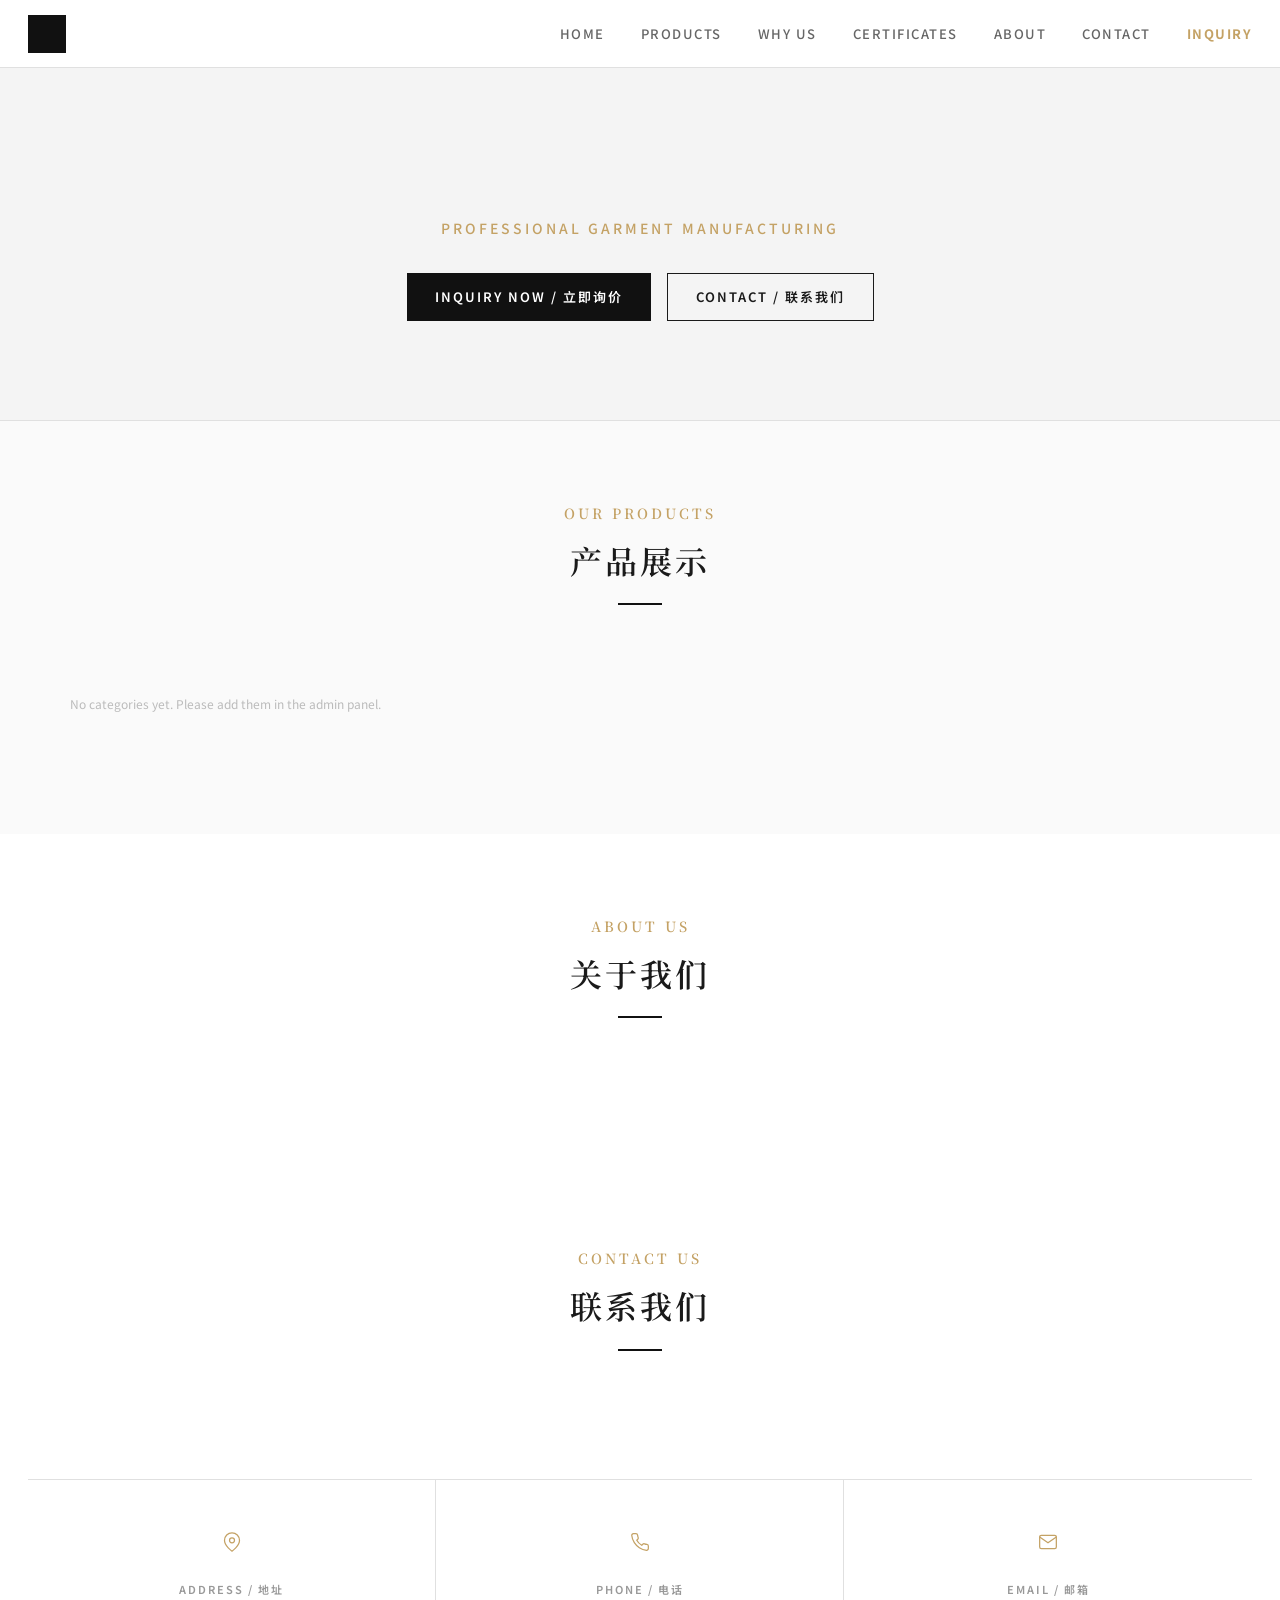
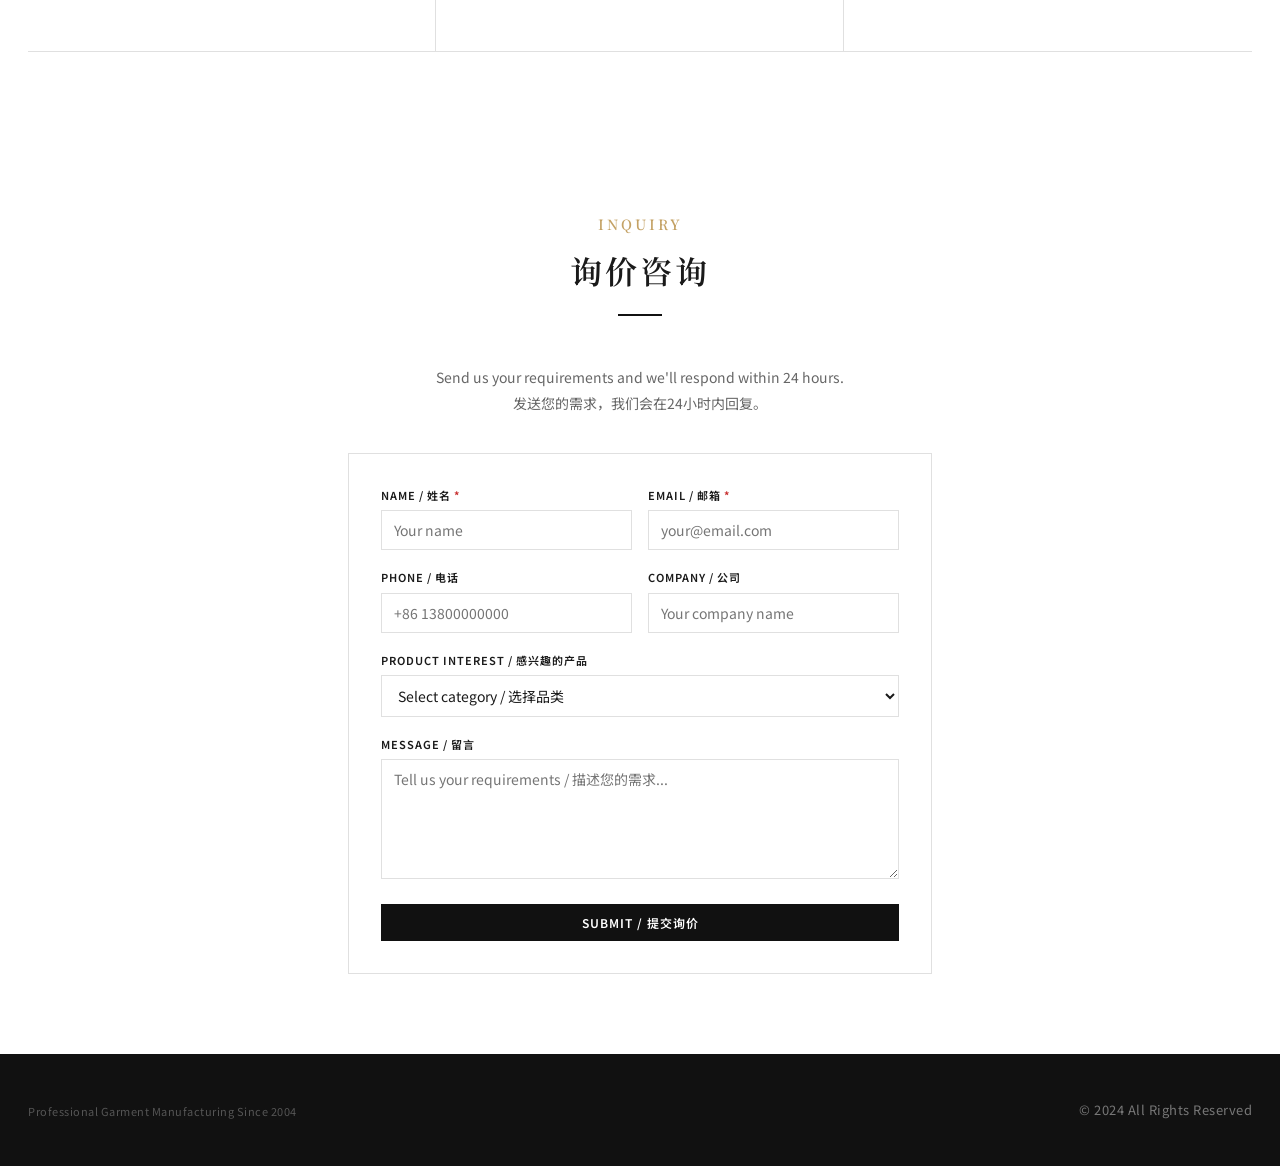
==== commit bc8b6fae: "Fix cross-browser data inconsistency Replace data.js with data-public.js on the public site. data-pu" ====
--- a/index.html
+++ b/index.html
@@ -317,7 +317,7 @@
     </svg>
   </button>
 
-  <script src="js/data.js"></script>
+  <script src="js/data-public.js"></script>
   <script src="js/main.js"></script>
 </body>
 </html>
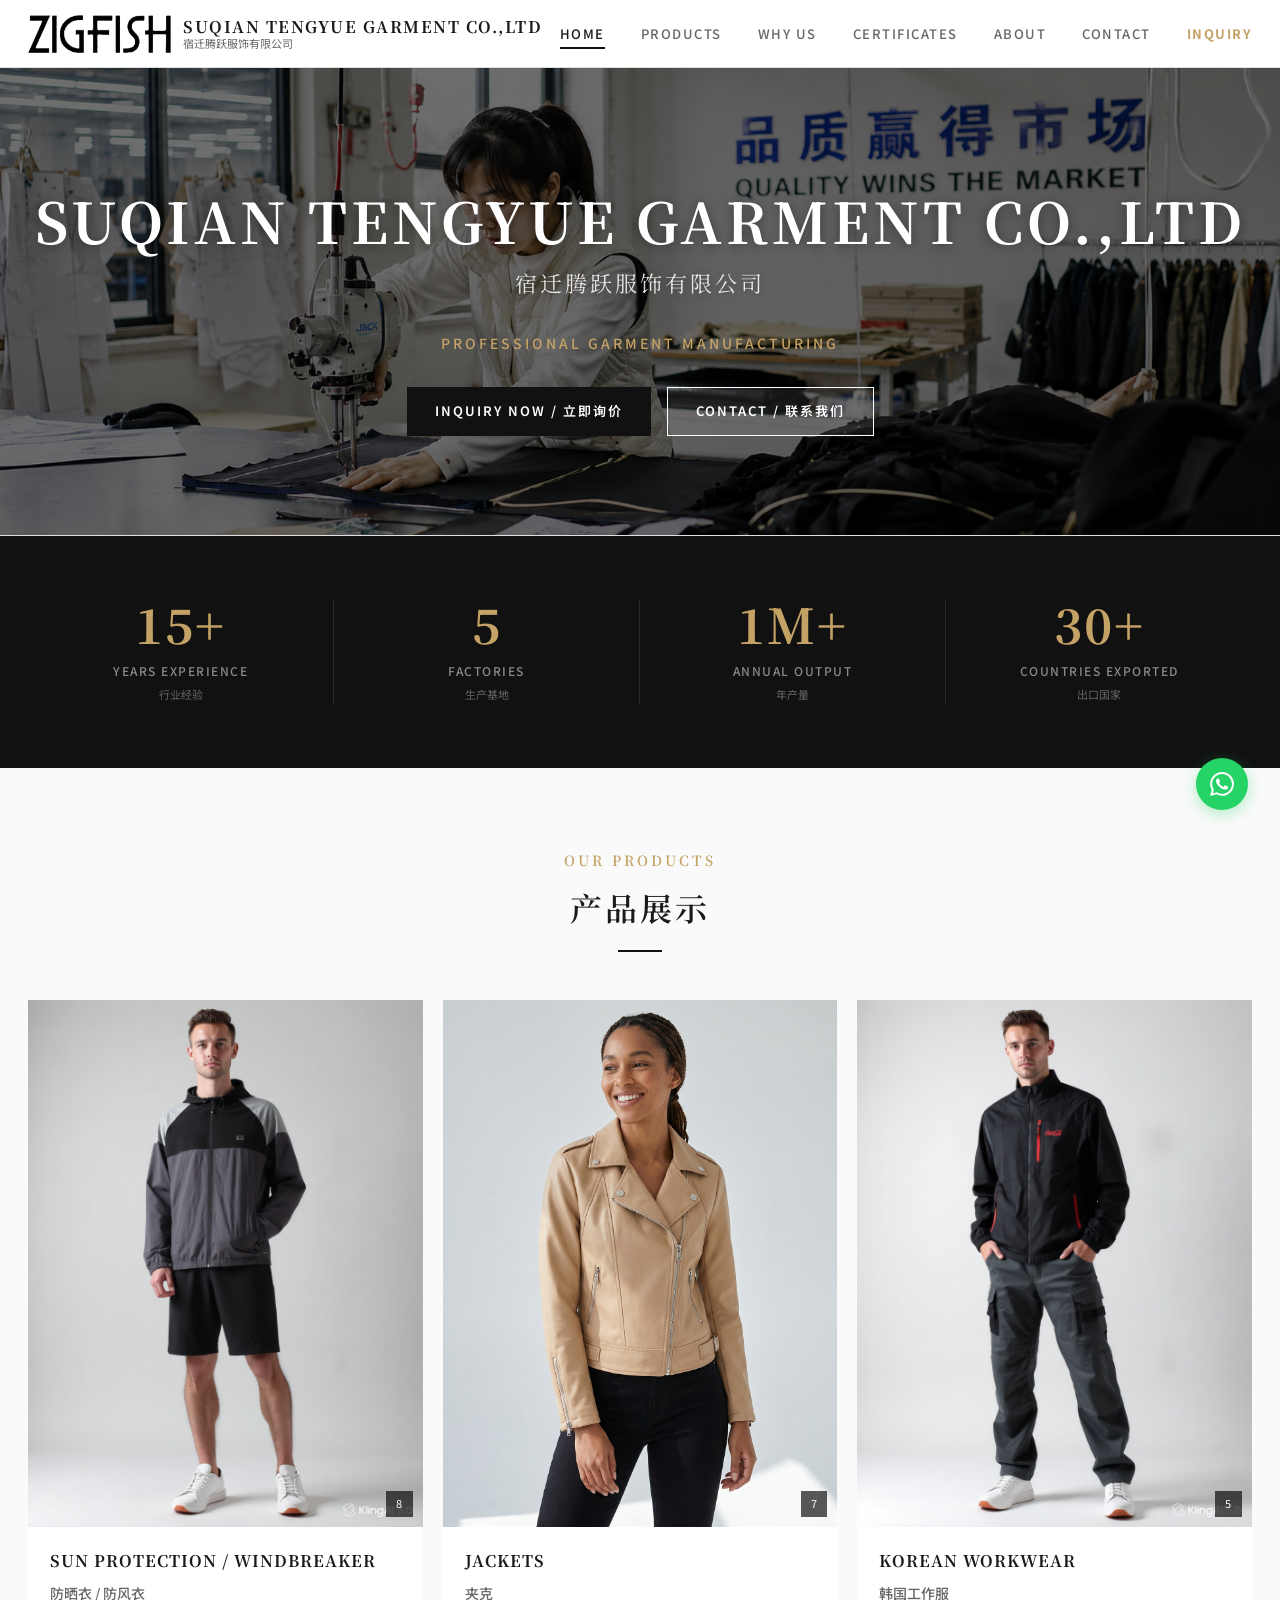
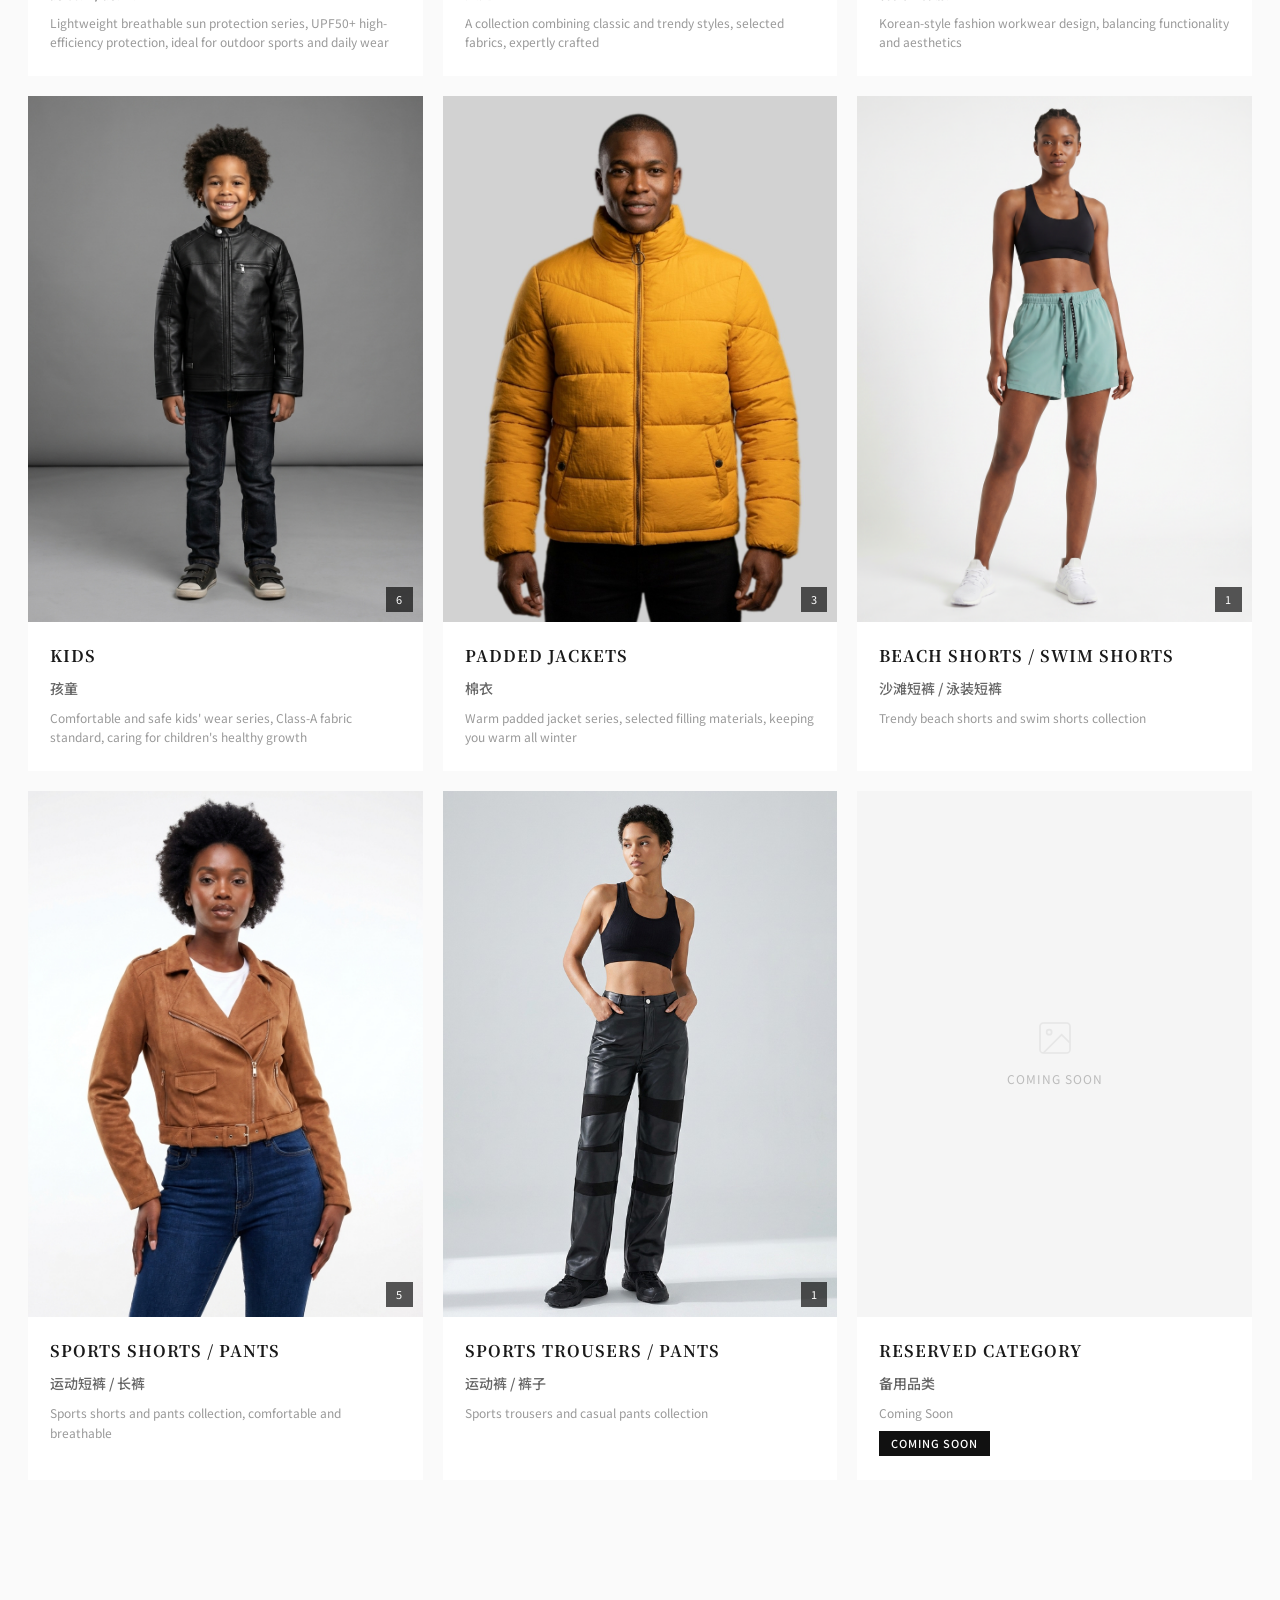
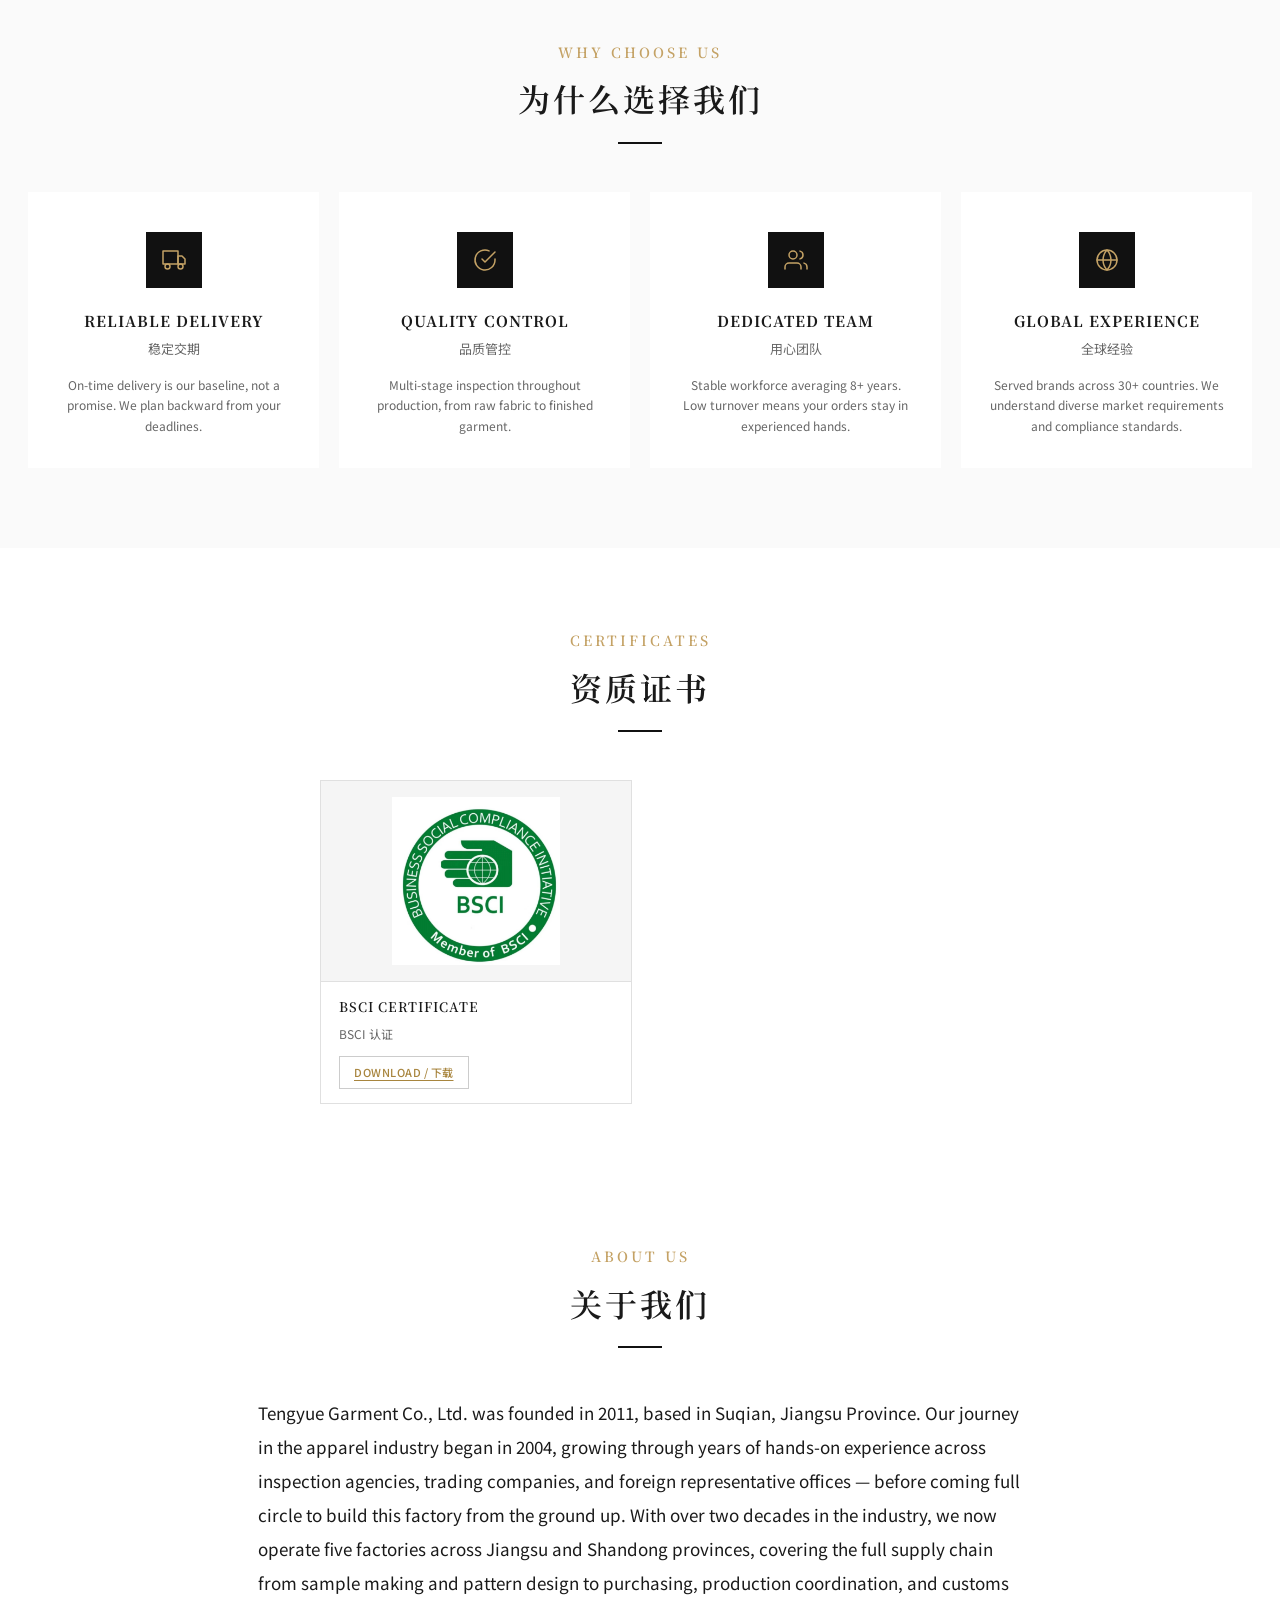
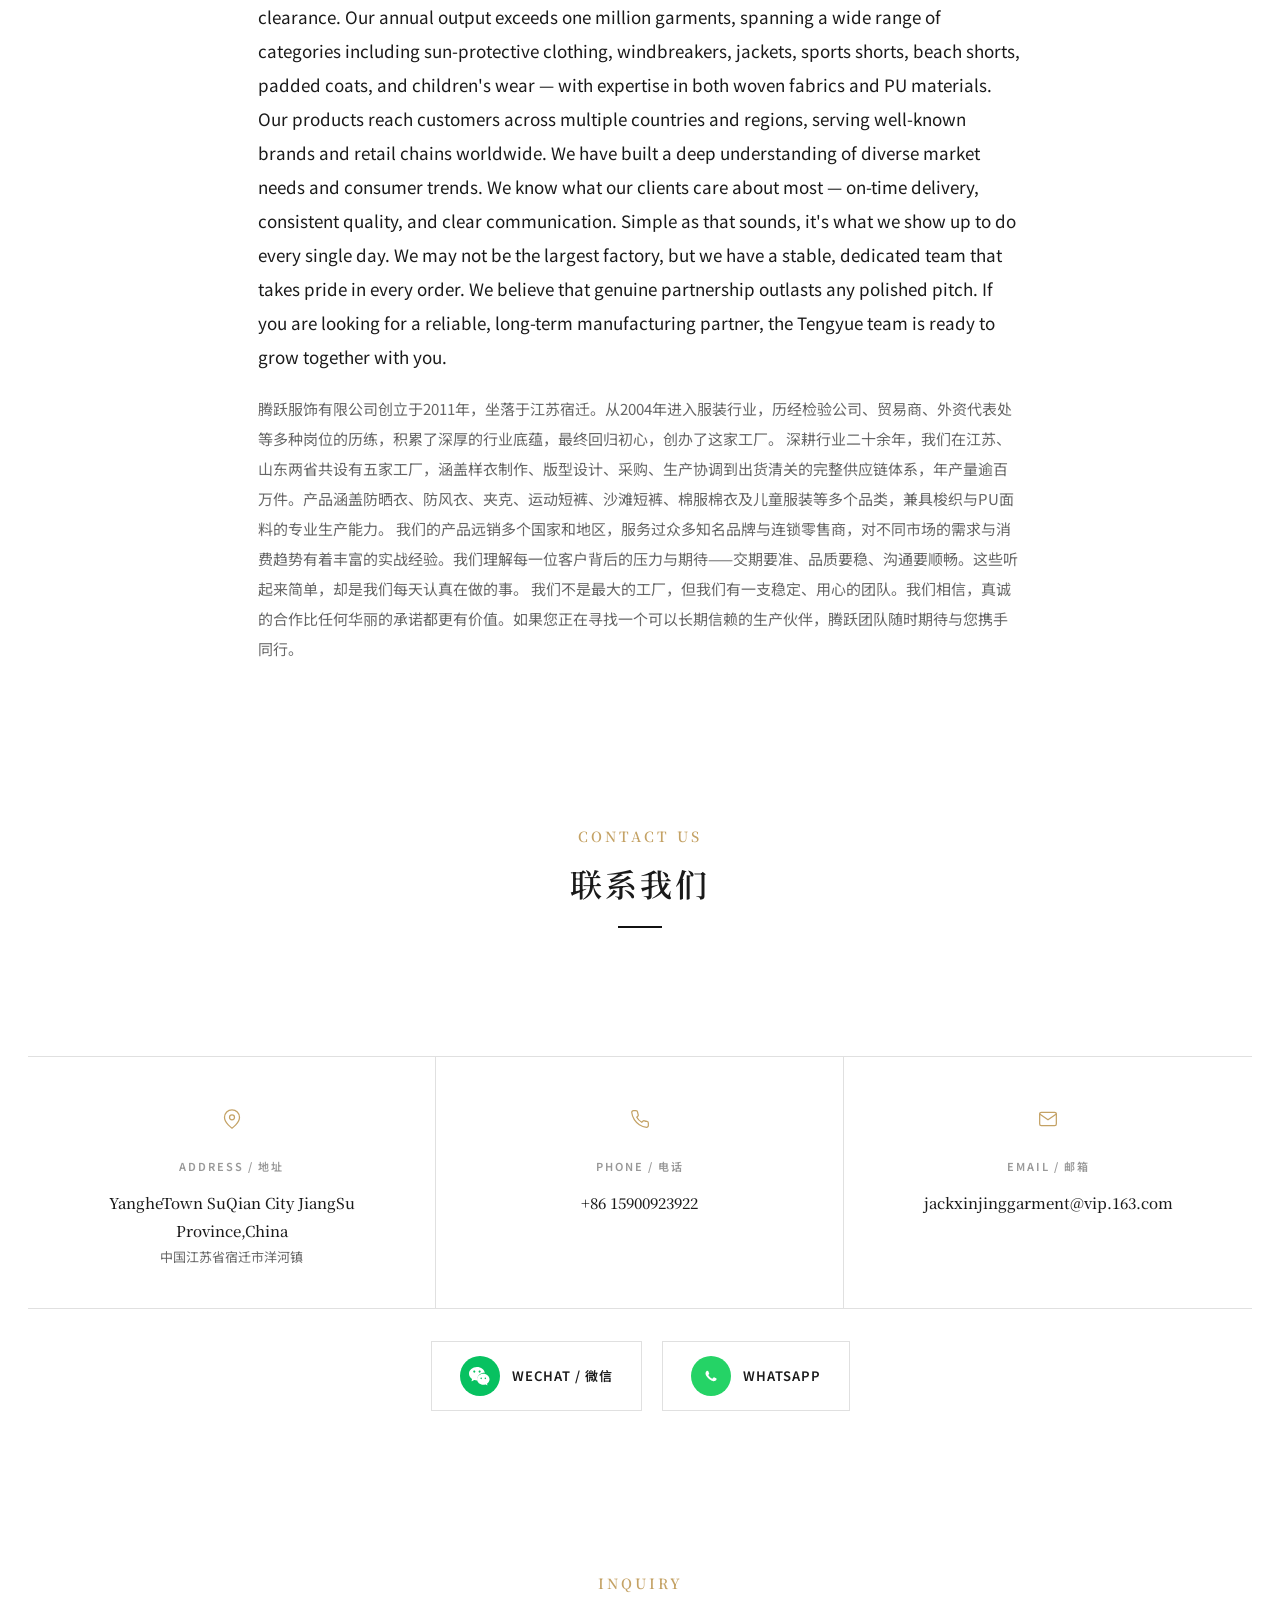
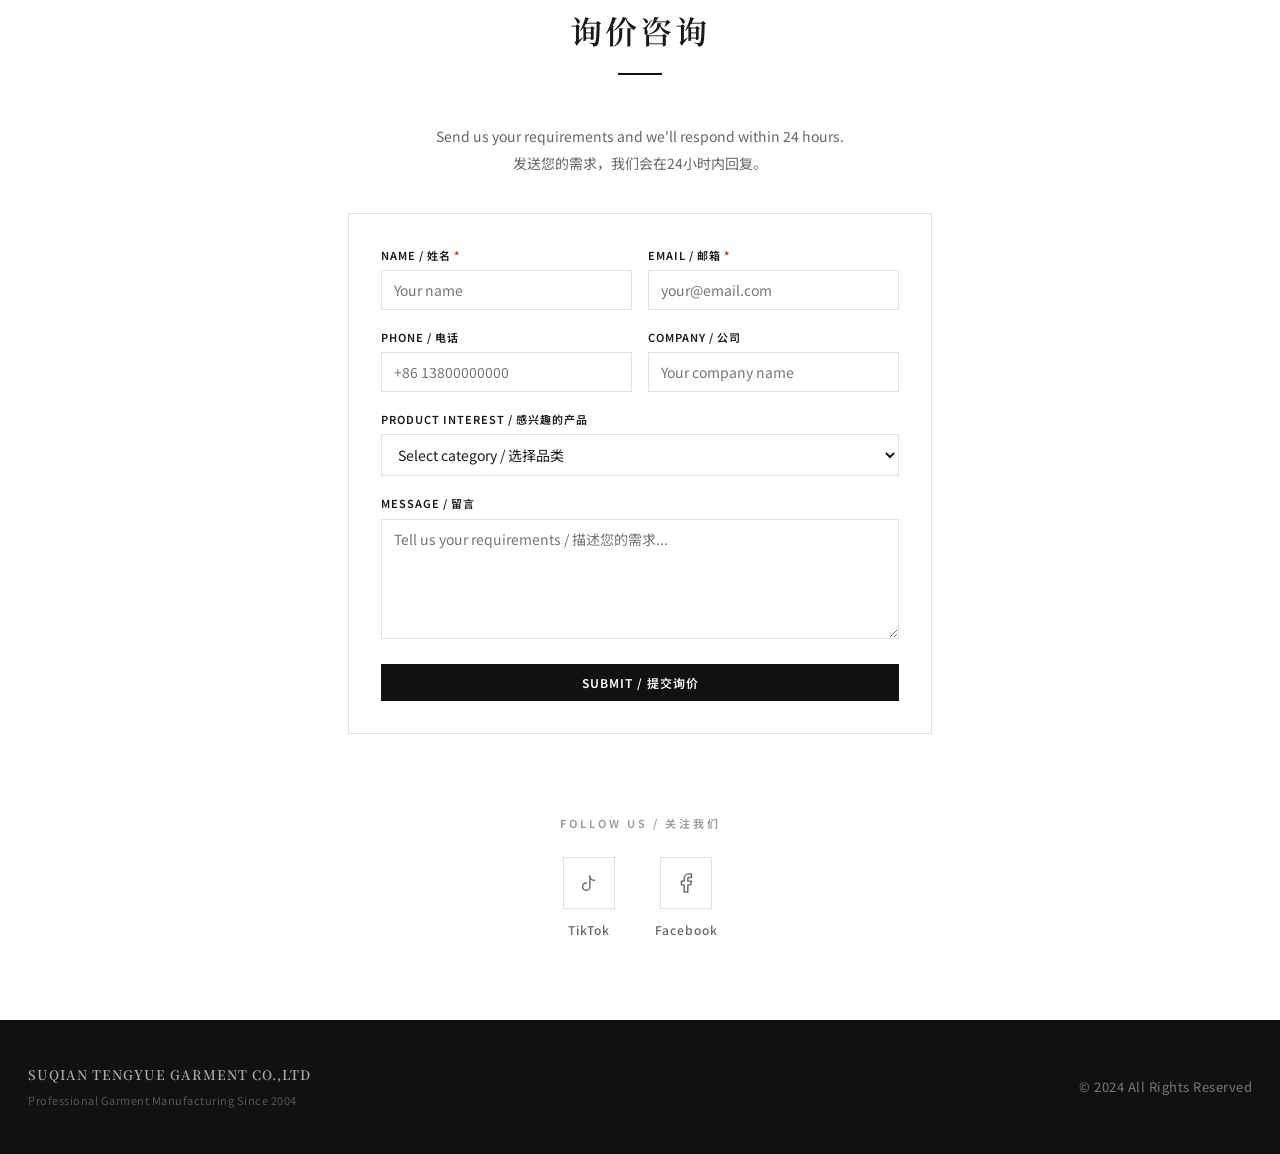
==== commit 3eee8a36: "Fix website data loading: inline JSON into JS (no XHR) - Add data-inline.js: fashion-data.json embed" ====
--- a/index.html
+++ b/index.html
@@ -317,6 +317,7 @@
     </svg>
   </button>
 
+  <script src="js/data-inline.js"></script>
   <script src="js/data-public.js"></script>
   <script src="js/main.js"></script>
 </body>
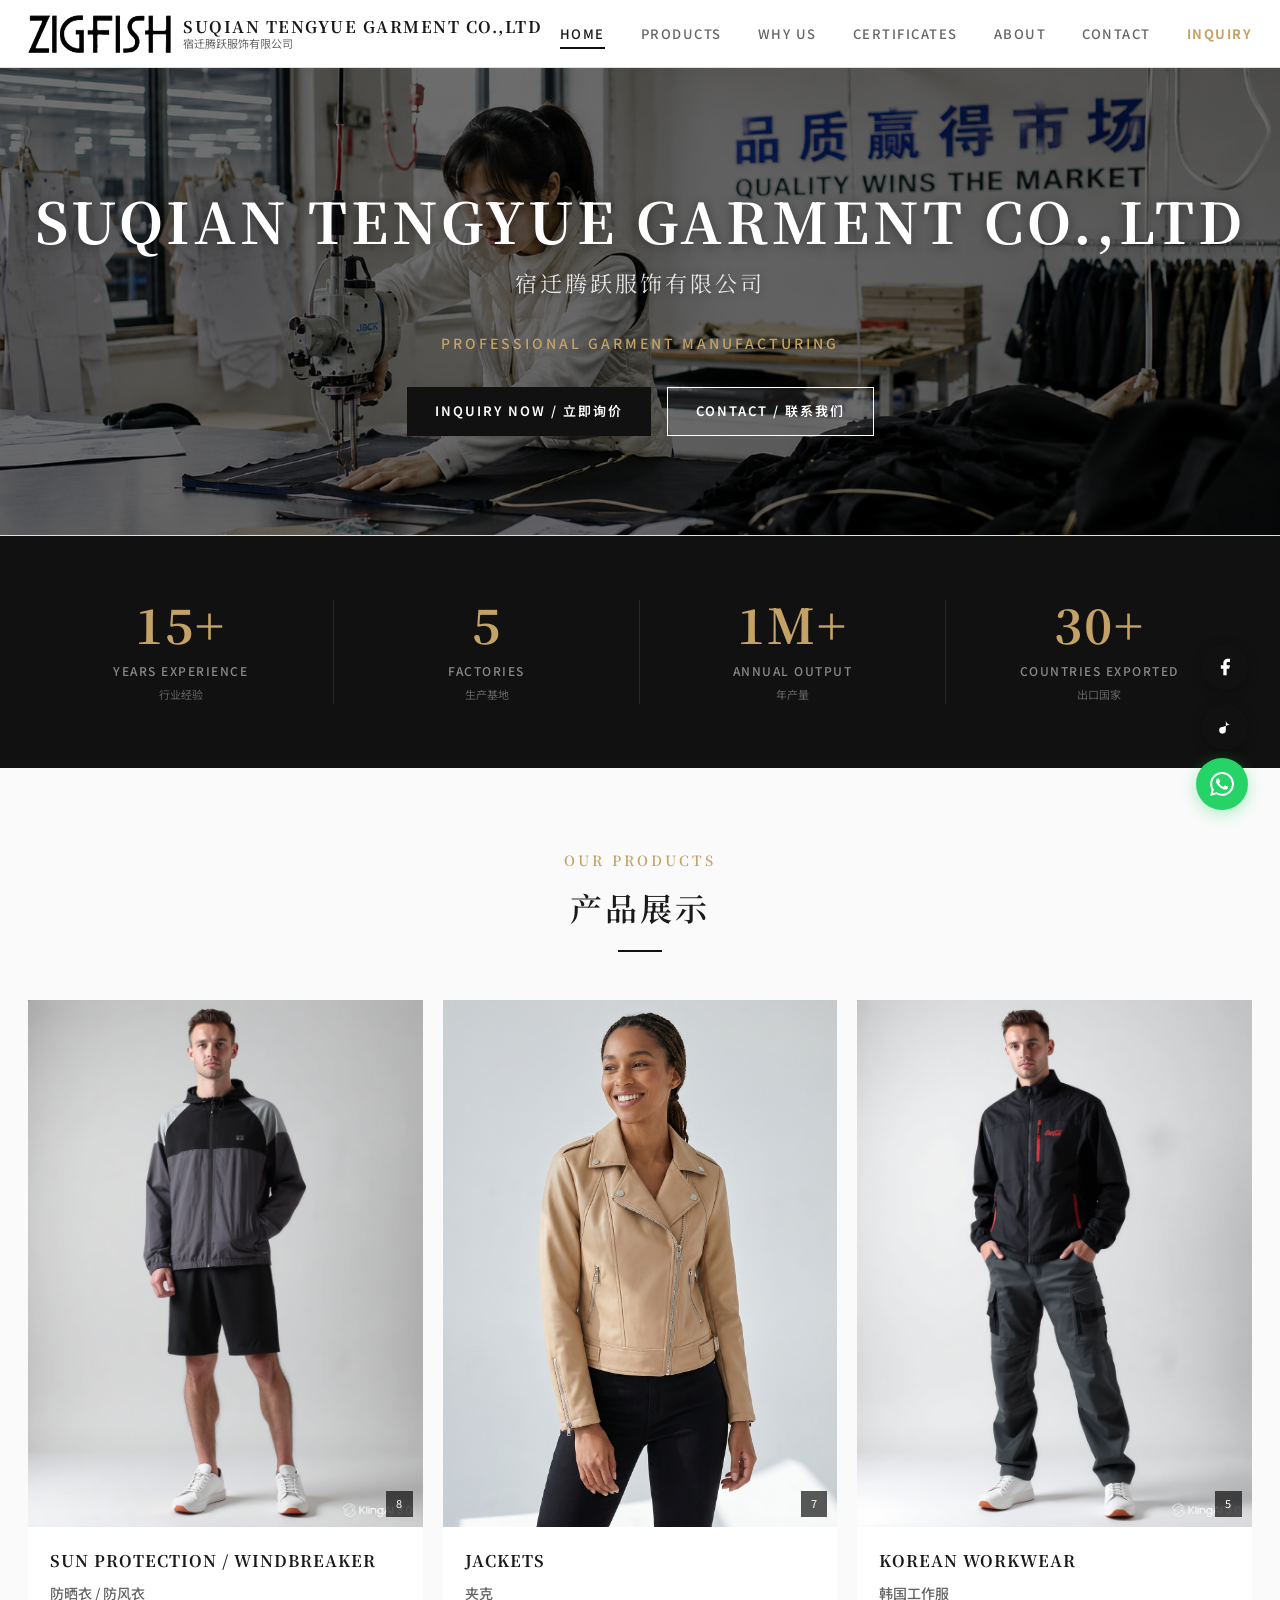
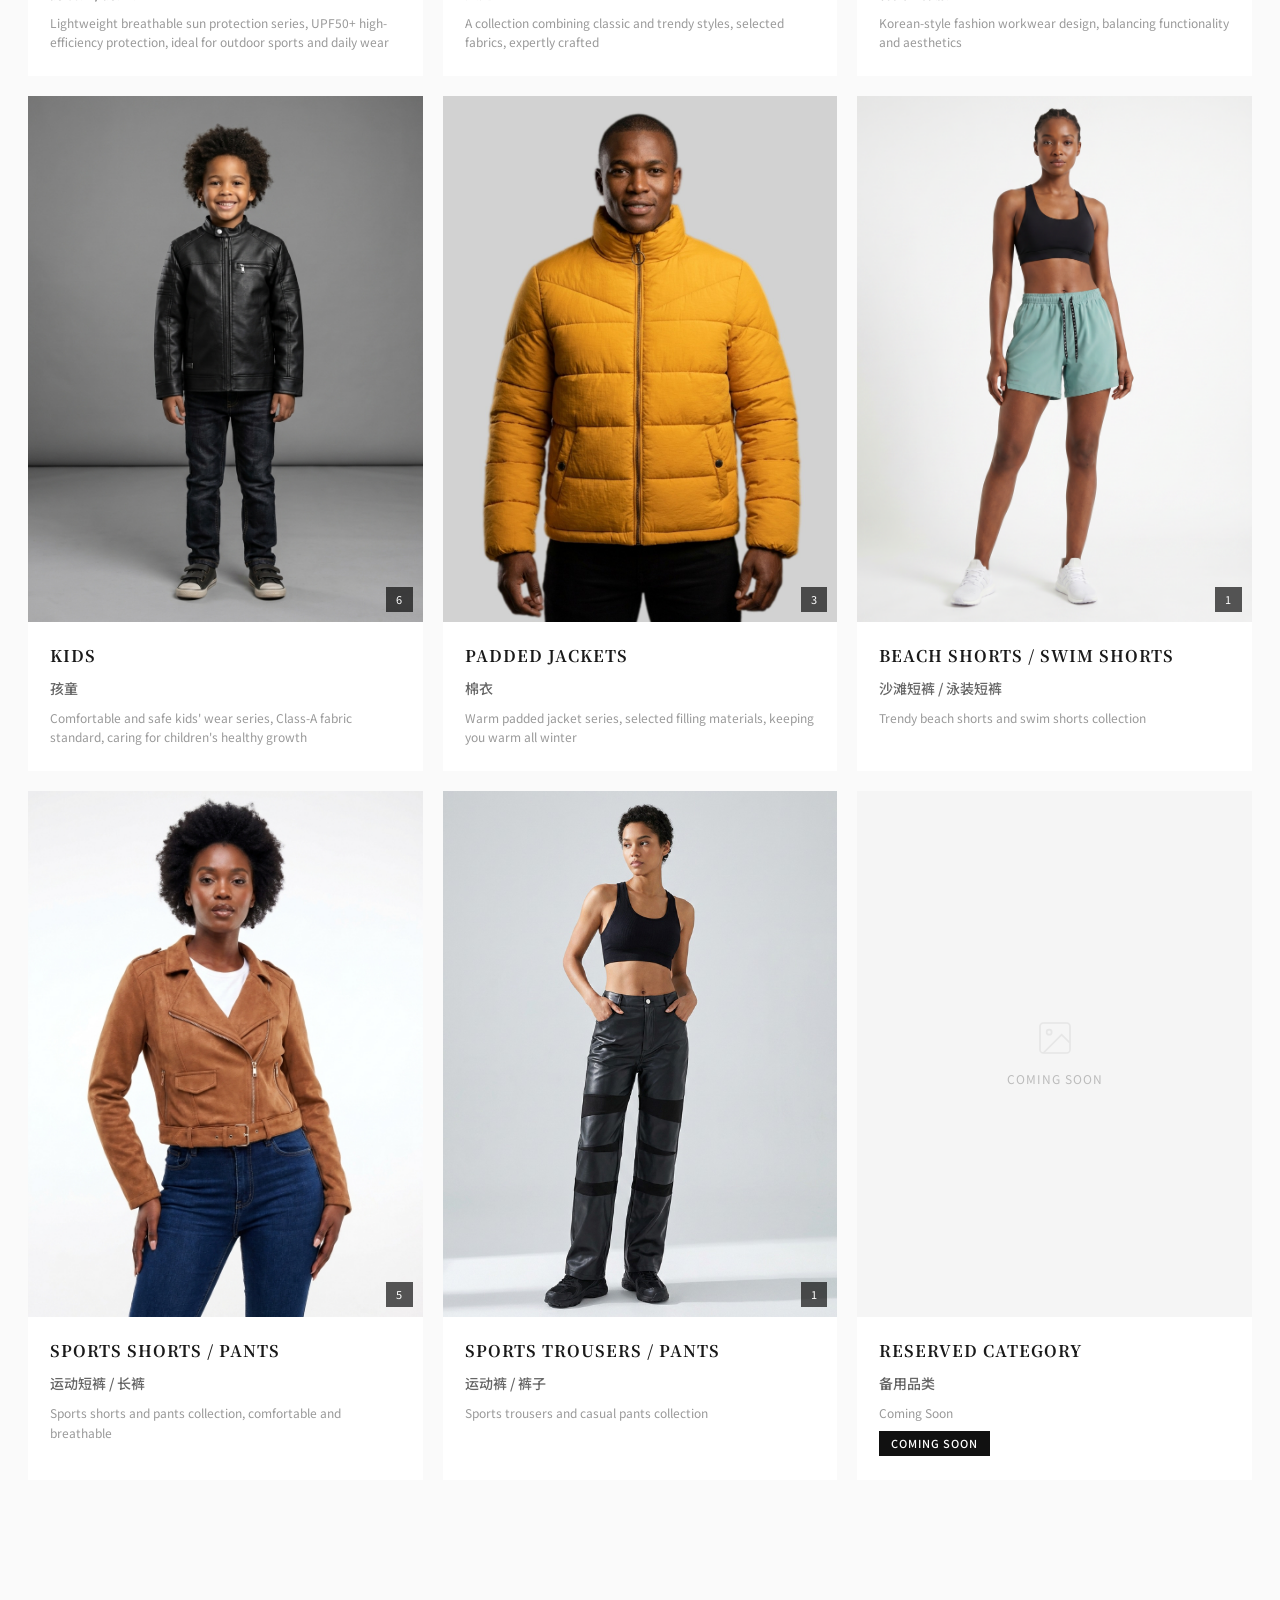
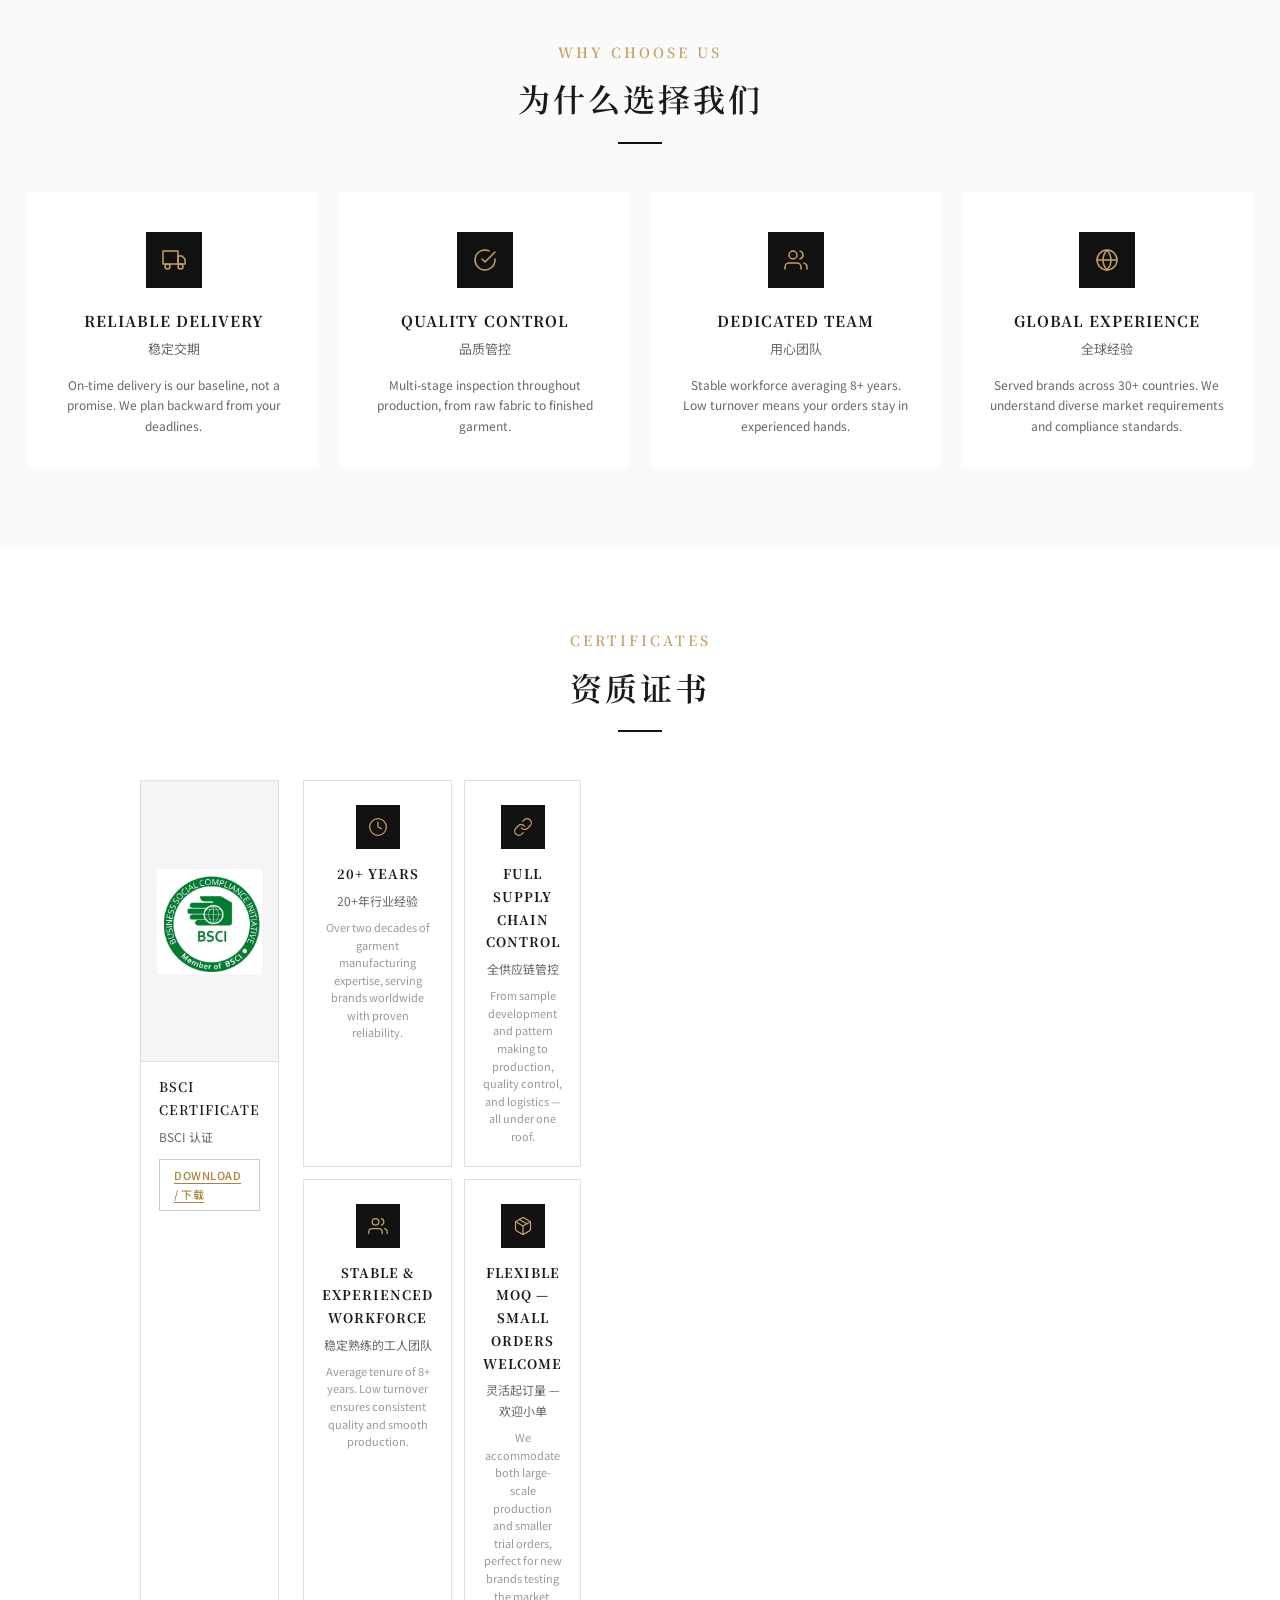
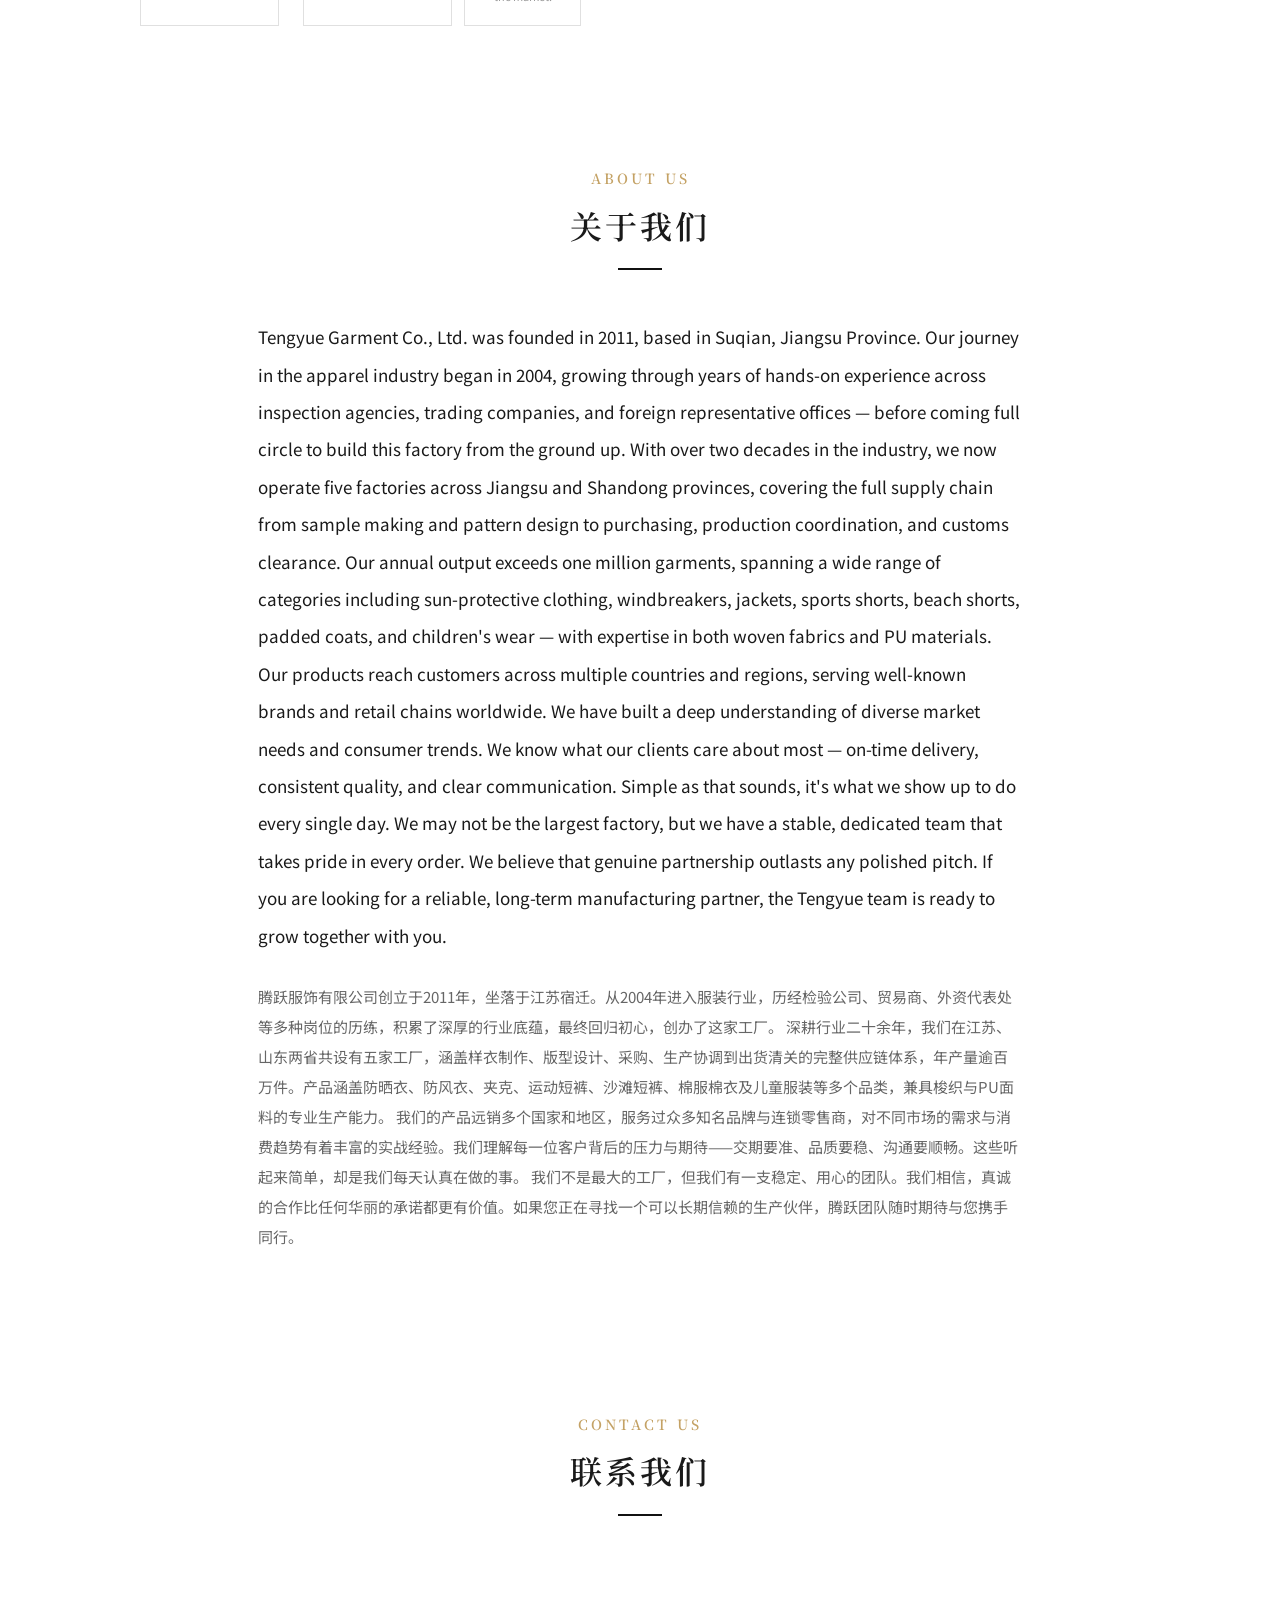
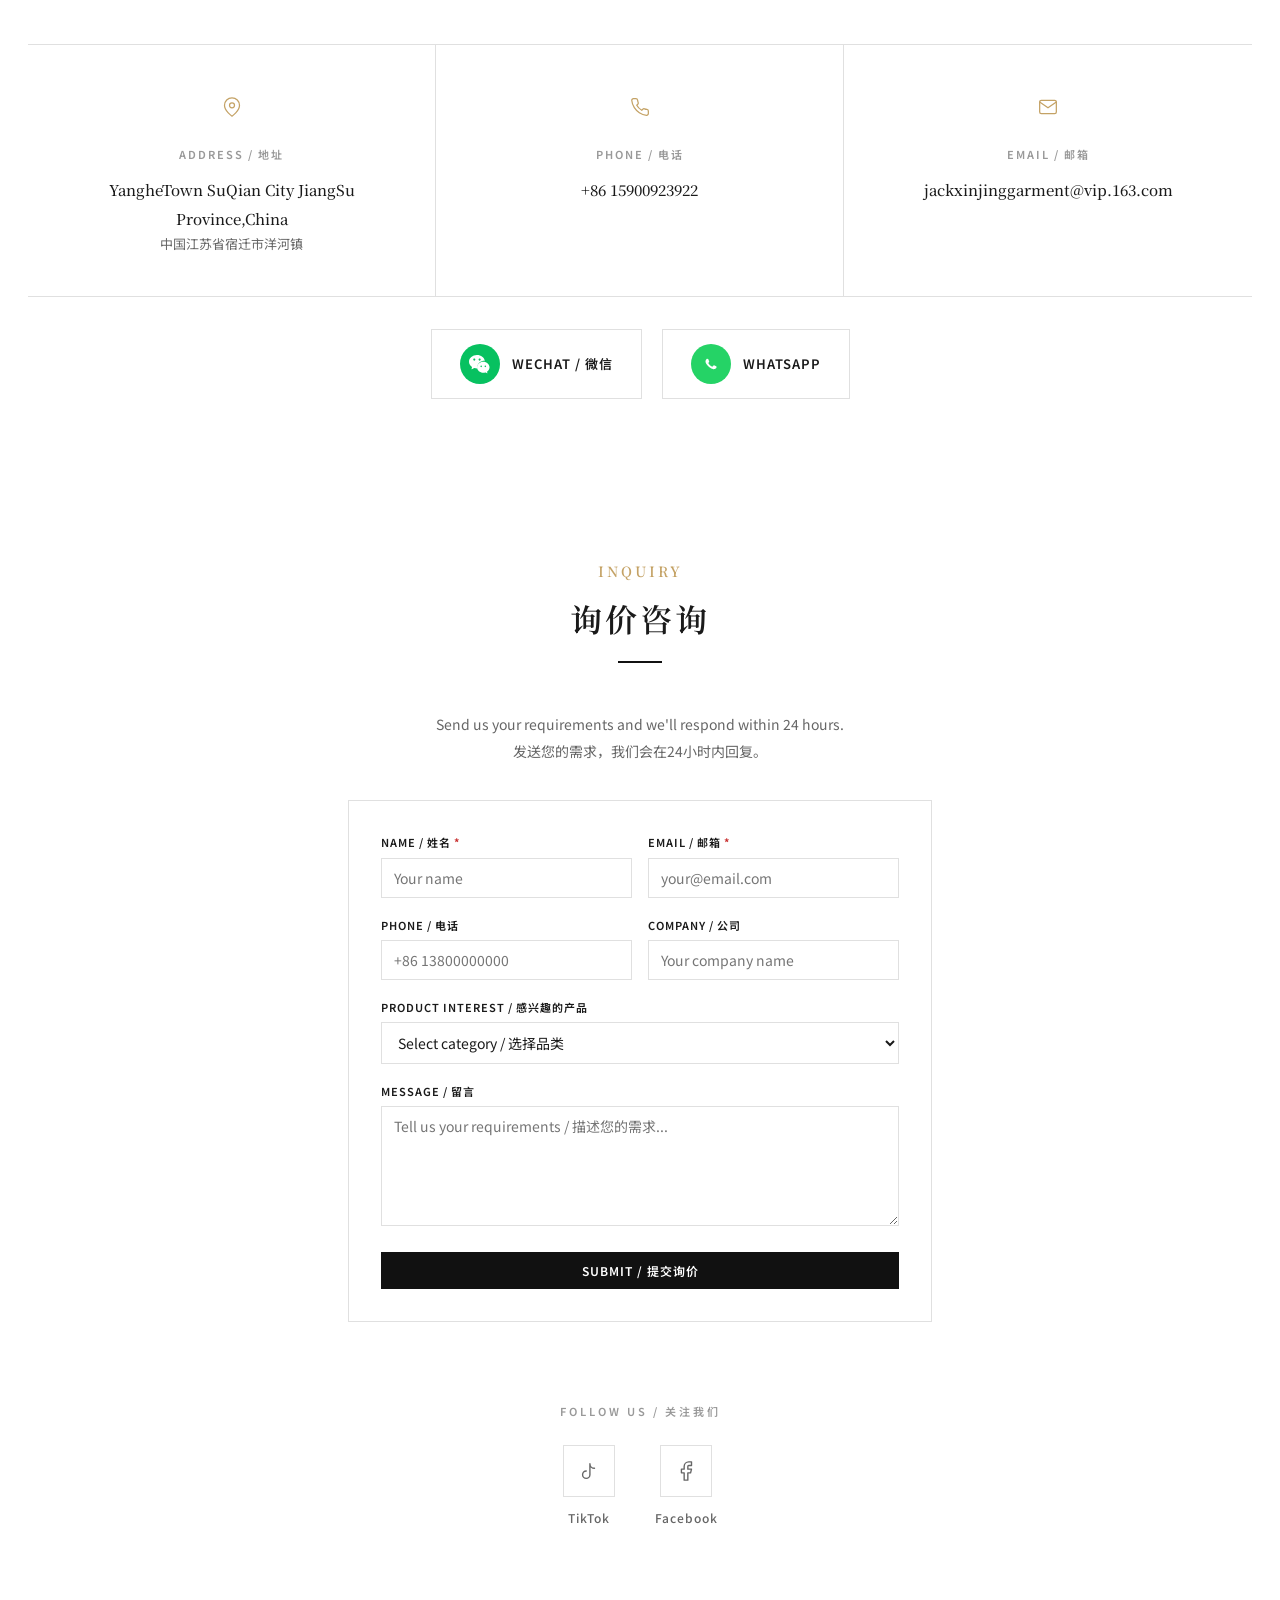
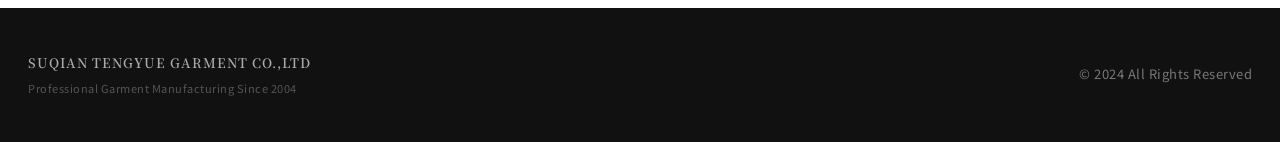
==== commit 9a3e9752: "Add 8 major website upgrades: detail modals, lightbox, certificates redesign, social floats - Add cl" ====
--- a/index.html
+++ b/index.html
@@ -295,6 +295,49 @@
     <svg width="24" height="24" viewBox="0 0 24 24" fill="white"><path d="M17.472 14.382c-.297-.149-1.758-.867-2.03-.967-.273-.099-.471-.148-.67.15-.197.297-.767.966-.94 1.164-.173.199-.347.223-.644.075-.297-.15-1.255-.463-2.39-1.475-.883-.788-1.48-1.761-1.653-2.059-.173-.297-.018-.458.13-.606.134-.133.298-.347.446-.52.149-.174.198-.298.298-.497.099-.198.05-.371-.025-.52-.075-.149-.669-1.612-.916-2.207-.242-.579-.487-.5-.669-.51-.173-.008-.371-.01-.57-.01-.198 0-.52.074-.792.372-.272.297-1.04 1.016-1.04 2.479 0 1.462 1.065 2.875 1.213 3.074.149.198 2.096 3.2 5.077 4.487.709.306 1.262.489 1.694.625.712.227 1.36.195 1.871.118.571-.085 1.758-.719 2.006-1.413.248-.694.248-1.289.173-1.413-.074-.124-.272-.198-.57-.347m-5.421 7.403h-.004a9.87 9.87 0 0 1-5.031-1.378l-.361-.214-3.741.982.998-3.648-.235-.374a9.86 9.86 0 0 1-1.51-5.26c.001-5.45 4.436-9.884 9.888-9.884 2.64 0 5.122 1.03 6.988 2.898a9.825 9.825 0 0 1 2.893 6.994c-.003 5.45-4.437 9.884-9.885 9.884m8.413-18.297A11.815 11.815 0 0 0 12.05 0C5.495 0 .16 5.335.157 11.892c0 2.096.547 4.142 1.588 5.945L.057 24l6.305-1.654a11.882 11.882 0 0 0 5.683 1.448h.005c6.554 0 11.89-5.335 11.893-11.893a11.821 11.821 0 0 0-3.48-8.413z"/></svg>
   </a>
 
+  <!-- TikTok Float -->
+  <a class="social-float tiktok-float" id="tiktok-float" href="#" target="_blank" rel="noopener" aria-label="TikTok" style="display:none;">
+    <svg width="20" height="20" viewBox="0 0 24 24" fill="white"><path d="M9 12a4 4 0 1 0 4 4V4a5 5 0 0 0 5 5"/></svg>
+  </a>
+
+  <!-- Facebook Float -->
+  <a class="social-float facebook-float" id="facebook-float" href="#" target="_blank" rel="noopener" aria-label="Facebook" style="display:none;">
+    <svg width="20" height="20" viewBox="0 0 24 24" fill="white"><path d="M18 2h-3a5 5 0 0 0-5 5v3H7v4h3v8h4v-8h3l1-4h-4V7a1 1 0 0 1 1-1h3z"/></svg>
+  </a>
+
+  <!-- Detail Modal (Stats & Advantages) -->
+  <div class="modal-overlay detail-overlay" id="detail-modal">
+    <div class="modal-content detail-modal-content">
+      <div class="modal-header">
+        <div>
+          <h3 id="detail-title-en" style="display:inline;color:#fff;">Details</h3>
+          <span class="cn-title" id="detail-title-cn"></span>
+        </div>
+        <button class="modal-close detail-modal-close" id="detail-modal-close" aria-label="Close">&times;</button>
+      </div>
+      <div class="modal-body detail-modal-body">
+        <div class="detail-image-wrap" id="detail-image-wrap">
+          <img id="detail-image" src="" alt="">
+        </div>
+        <div class="detail-text-en" id="detail-text-en"></div>
+        <div class="detail-text-cn" id="detail-text-cn"></div>
+      </div>
+    </div>
+  </div>
+
+  <!-- Lightbox Modal (Fullscreen Image) -->
+  <div class="modal-overlay lightbox-overlay" id="lightbox-modal">
+    <button class="lightbox-close" id="lightbox-close" aria-label="Close lightbox">&times;</button>
+    <button class="lightbox-arrow lightbox-prev" id="lightbox-prev" aria-label="Previous image">
+      <svg width="24" height="24" viewBox="0 0 24 24" fill="none" stroke="currentColor" stroke-width="2" stroke-linecap="round" stroke-linejoin="round"><polyline points="15 18 9 12 15 6"/></svg>
+    </button>
+    <img class="lightbox-img" id="lightbox-img" src="" alt="">
+    <button class="lightbox-arrow lightbox-next" id="lightbox-next" aria-label="Next image">
+      <svg width="24" height="24" viewBox="0 0 24 24" fill="none" stroke="currentColor" stroke-width="2" stroke-linecap="round" stroke-linejoin="round"><polyline points="9 18 15 12 9 6"/></svg>
+    </button>
+    <div class="lightbox-counter" id="lightbox-counter">1 / 1</div>
+  </div>
+
   <!-- WeChat QR Modal -->
   <div class="modal-overlay" id="wechat-modal">
     <div class="modal-content wechat-modal-content">
--- a/css/style.css
+++ b/css/style.css
@@ -1565,7 +1565,7 @@
   display: grid;
   grid-template-columns: repeat(auto-fill, minmax(240px, 1fr));
   gap: 16px;
-  max-width: 640px;
+  max-width: 1000px;
   margin: 0 auto;
 }
 
@@ -1749,6 +1749,286 @@
 
 .whatsapp-float:hover {
   transform: scale(1.1);
+}
+
+/* ---------- Detail Modal (Stats & Advantages) ---------- */
+.detail-overlay {
+  justify-content: center;
+}
+
+.detail-modal-content {
+  max-width: 700px;
+  width: 92vw;
+  background: #111;
+  color: #fff;
+}
+
+.detail-modal-body {
+  padding: 28px 32px;
+  overflow-y: auto;
+  max-height: 70vh;
+}
+
+.detail-image-wrap {
+  margin-bottom: 24px;
+  background: #1a1a1a;
+  display: flex;
+  align-items: center;
+  justify-content: center;
+  min-height: 200px;
+  max-height: 300px;
+  overflow: hidden;
+}
+
+.detail-image-wrap img {
+  width: 100%;
+  height: 100%;
+  max-height: 300px;
+  object-fit: contain;
+}
+
+.detail-text-en {
+  font-family: var(--font-body);
+  font-size: 14px;
+  line-height: 1.85;
+  color: rgba(255,255,255,0.85);
+  margin-bottom: 20px;
+}
+
+.detail-text-cn {
+  font-family: var(--font-body);
+  font-size: 13px;
+  line-height: 1.85;
+  color: rgba(255,255,255,0.55);
+}
+
+/* ---------- Lightbox ---------- */
+.lightbox-overlay {
+  z-index: 250;
+  cursor: zoom-out;
+  display: flex;
+  align-items: center;
+  justify-content: center;
+  background: rgba(0,0,0,0.96);
+}
+
+.lightbox-overlay.active {
+  opacity: 1;
+  pointer-events: auto;
+}
+
+.lightbox-img {
+  max-width: 90vw;
+  max-height: 90vh;
+  object-fit: contain;
+}
+
+.lightbox-close {
+  position: fixed;
+  top: 20px;
+  right: 24px;
+  z-index: 251;
+  width: 44px;
+  height: 44px;
+  font-size: 28px;
+  color: #888;
+  display: flex;
+  align-items: center;
+  justify-content: center;
+  background: none;
+  border: none;
+  cursor: pointer;
+  transition: color 0.25s ease;
+}
+
+.lightbox-close:hover { color: #fff; }
+
+.lightbox-arrow {
+  position: fixed;
+  top: 50%;
+  transform: translateY(-50%);
+  z-index: 251;
+  width: 50px;
+  height: 50px;
+  display: flex;
+  align-items: center;
+  justify-content: center;
+  background: rgba(255,255,255,0.08);
+  border: none;
+  color: #ccc;
+  cursor: pointer;
+  transition: background 0.25s ease, color 0.25s ease;
+}
+
+.lightbox-arrow:hover {
+  background: rgba(255,255,255,0.18);
+  color: #fff;
+}
+
+.lightbox-prev { left: 16px; }
+.lightbox-next { right: 16px; }
+
+.lightbox-counter {
+  position: fixed;
+  bottom: 28px;
+  left: 50%;
+  transform: translateX(-50%);
+  z-index: 251;
+  font-family: var(--font-body);
+  font-size: 13px;
+  color: rgba(255,255,255,0.5);
+  letter-spacing: 1px;
+}
+
+/* ---------- Social Floats ---------- */
+.social-float {
+  position: fixed;
+  right: 32px;
+  width: 46px;
+  height: 46px;
+  border-radius: 50%;
+  background: var(--color-bg-dark);
+  display: flex;
+  align-items: center;
+  justify-content: center;
+  color: #fff;
+  box-shadow: 0 2px 12px rgba(0,0,0,0.25);
+  z-index: 48;
+  transition: transform 0.3s ease, background 0.3s ease;
+}
+
+.social-float:hover {
+  transform: scale(1.1);
+}
+
+.tiktok-float {
+  bottom: 150px;
+}
+
+.tiktok-float:hover {
+  background: #000;
+}
+
+.facebook-float {
+  bottom: 210px;
+}
+
+.facebook-float:hover {
+  background: #1877f2;
+}
+
+/* ---------- Certificates Dual Layout ---------- */
+.certs-layout {
+  display: grid;
+  grid-template-columns: 1fr 1fr;
+  gap: 24px;
+  max-width: 1000px;
+  margin: 0 auto;
+}
+
+.cert-main {
+  display: flex;
+}
+
+.cert-main .cert-card {
+  width: 100%;
+  border: 1px solid var(--color-border);
+}
+
+.cert-main .cert-img {
+  height: 280px;
+}
+
+.capabilities-grid {
+  display: grid;
+  grid-template-columns: repeat(2, 1fr);
+  gap: 12px;
+  align-content: start;
+}
+
+.capability-card {
+  background: #fff;
+  border: 1px solid var(--color-border);
+  padding: 24px 18px 20px;
+  text-align: center;
+  transition: transform 0.25s ease, box-shadow 0.25s ease;
+}
+
+.capability-card:hover {
+  transform: translateY(-2px);
+  box-shadow: var(--shadow-lg);
+}
+
+.capability-icon {
+  width: 44px;
+  height: 44px;
+  margin: 0 auto 14px;
+  display: flex;
+  align-items: center;
+  justify-content: center;
+  background: var(--color-bg-dark);
+  color: var(--color-accent);
+}
+
+.capability-icon svg {
+  width: 20px;
+  height: 20px;
+}
+
+.capability-title-en {
+  display: block;
+  font-family: var(--font-heading);
+  font-size: 13px;
+  font-weight: 700;
+  letter-spacing: 1px;
+  text-transform: uppercase;
+  color: var(--color-text);
+  margin-bottom: 4px;
+}
+
+.capability-title-cn {
+  display: block;
+  font-family: var(--font-body);
+  font-size: 12px;
+  color: var(--color-text-light);
+  margin-bottom: 8px;
+}
+
+.capability-desc {
+  font-family: var(--font-body);
+  font-size: 11px;
+  color: var(--color-text-lighter);
+  line-height: 1.6;
+}
+
+/* ---------- About Typography ---------- */
+.about-content .en,
+.about-content .cn {
+  max-width: 800px;
+  margin-left: auto;
+  margin-right: auto;
+}
+
+.about-content .en {
+  line-height: 2.2;
+}
+
+.about-content .cn {
+  line-height: 2.0;
+}
+
+.about-content {
+  gap: 28px;
+}
+
+/* ---------- Stat Item Clickable ---------- */
+.stat-item {
+  cursor: pointer;
+}
+
+/* ---------- Advantage Card Clickable ---------- */
+.advantage-card {
+  cursor: pointer;
 }
 
 /* ---------- Responsive ---------- */
@@ -1895,6 +2175,29 @@
     height: 180px;
   }
 
+  .certs-layout {
+    grid-template-columns: 1fr;
+    gap: 20px;
+  }
+
+  .cert-main .cert-img {
+    height: 200px;
+  }
+
+  .capabilities-grid {
+    grid-template-columns: repeat(2, 1fr);
+  }
+
+  .detail-modal-body {
+    padding: 20px;
+  }
+
+  .detail-text-en { font-size: 13px; }
+  .detail-text-cn { font-size: 12px; }
+
+  .lightbox-arrow { width: 40px; height: 40px; }
+  .social-float { right: 16px; width: 42px; height: 42px; }
+
   /* Admin */
   .admin-sidebar {
     width: 100%;
@@ -2033,4 +2336,44 @@
   .cert-img {
     height: 160px;
   }
-}
+
+  .certs-layout {
+    grid-template-columns: 1fr;
+    gap: 16px;
+  }
+
+  .capabilities-grid {
+    grid-template-columns: 1fr;
+  }
+
+  .cert-main .cert-img {
+    height: 180px;
+  }
+
+  .detail-modal-content {
+    width: 95vw;
+  }
+
+  .detail-modal-body {
+    padding: 16px;
+    max-height: 65vh;
+  }
+
+  .detail-image-wrap {
+    min-height: 160px;
+    max-height: 220px;
+  }
+
+  .lightbox-arrow { width: 36px; height: 36px; }
+  .lightbox-arrow svg { width: 20px; height: 20px; }
+  .lightbox-close { top: 12px; right: 12px; }
+
+  .social-float { right: 12px; width: 40px; height: 40px; }
+  .social-float svg { width: 18px; height: 18px; }
+  .whatsapp-float { right: 12px; }
+
+  .about-content .en,
+  .about-content .cn {
+    max-width: 100%;
+  }
+}
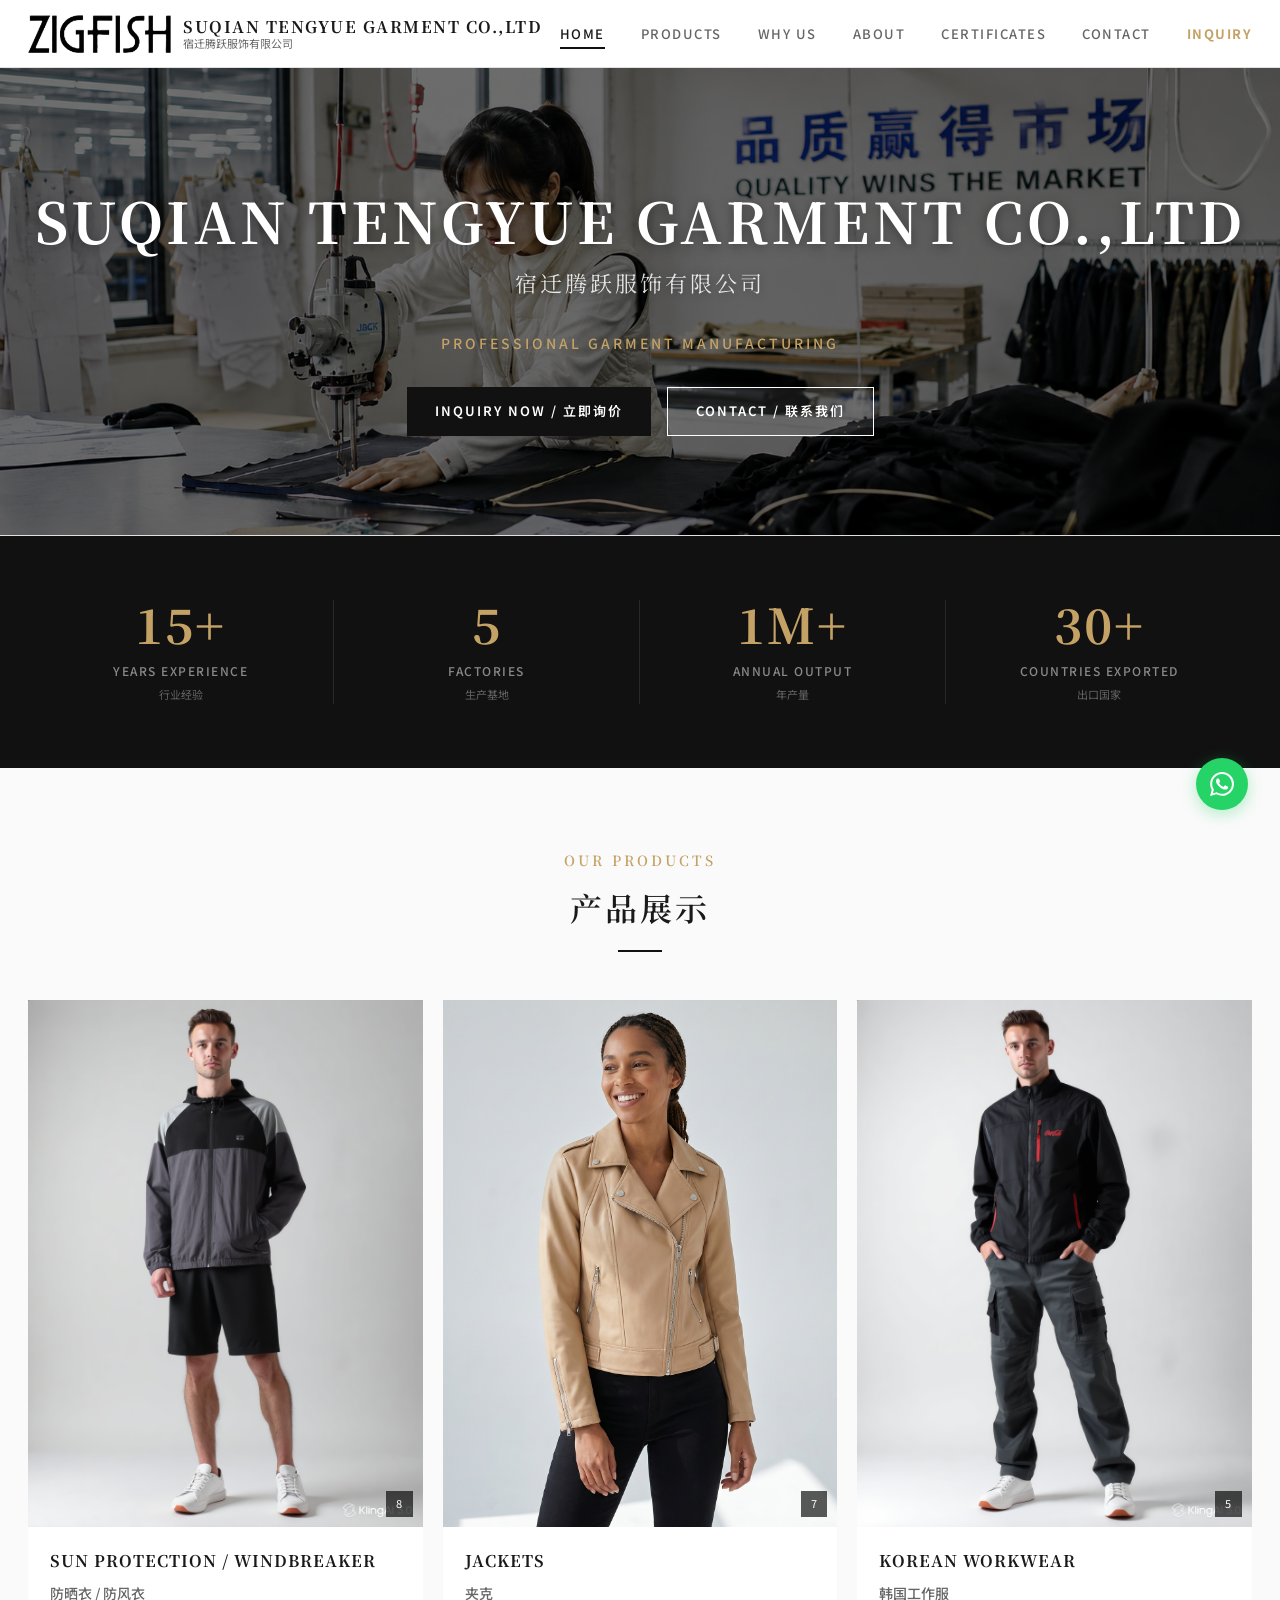
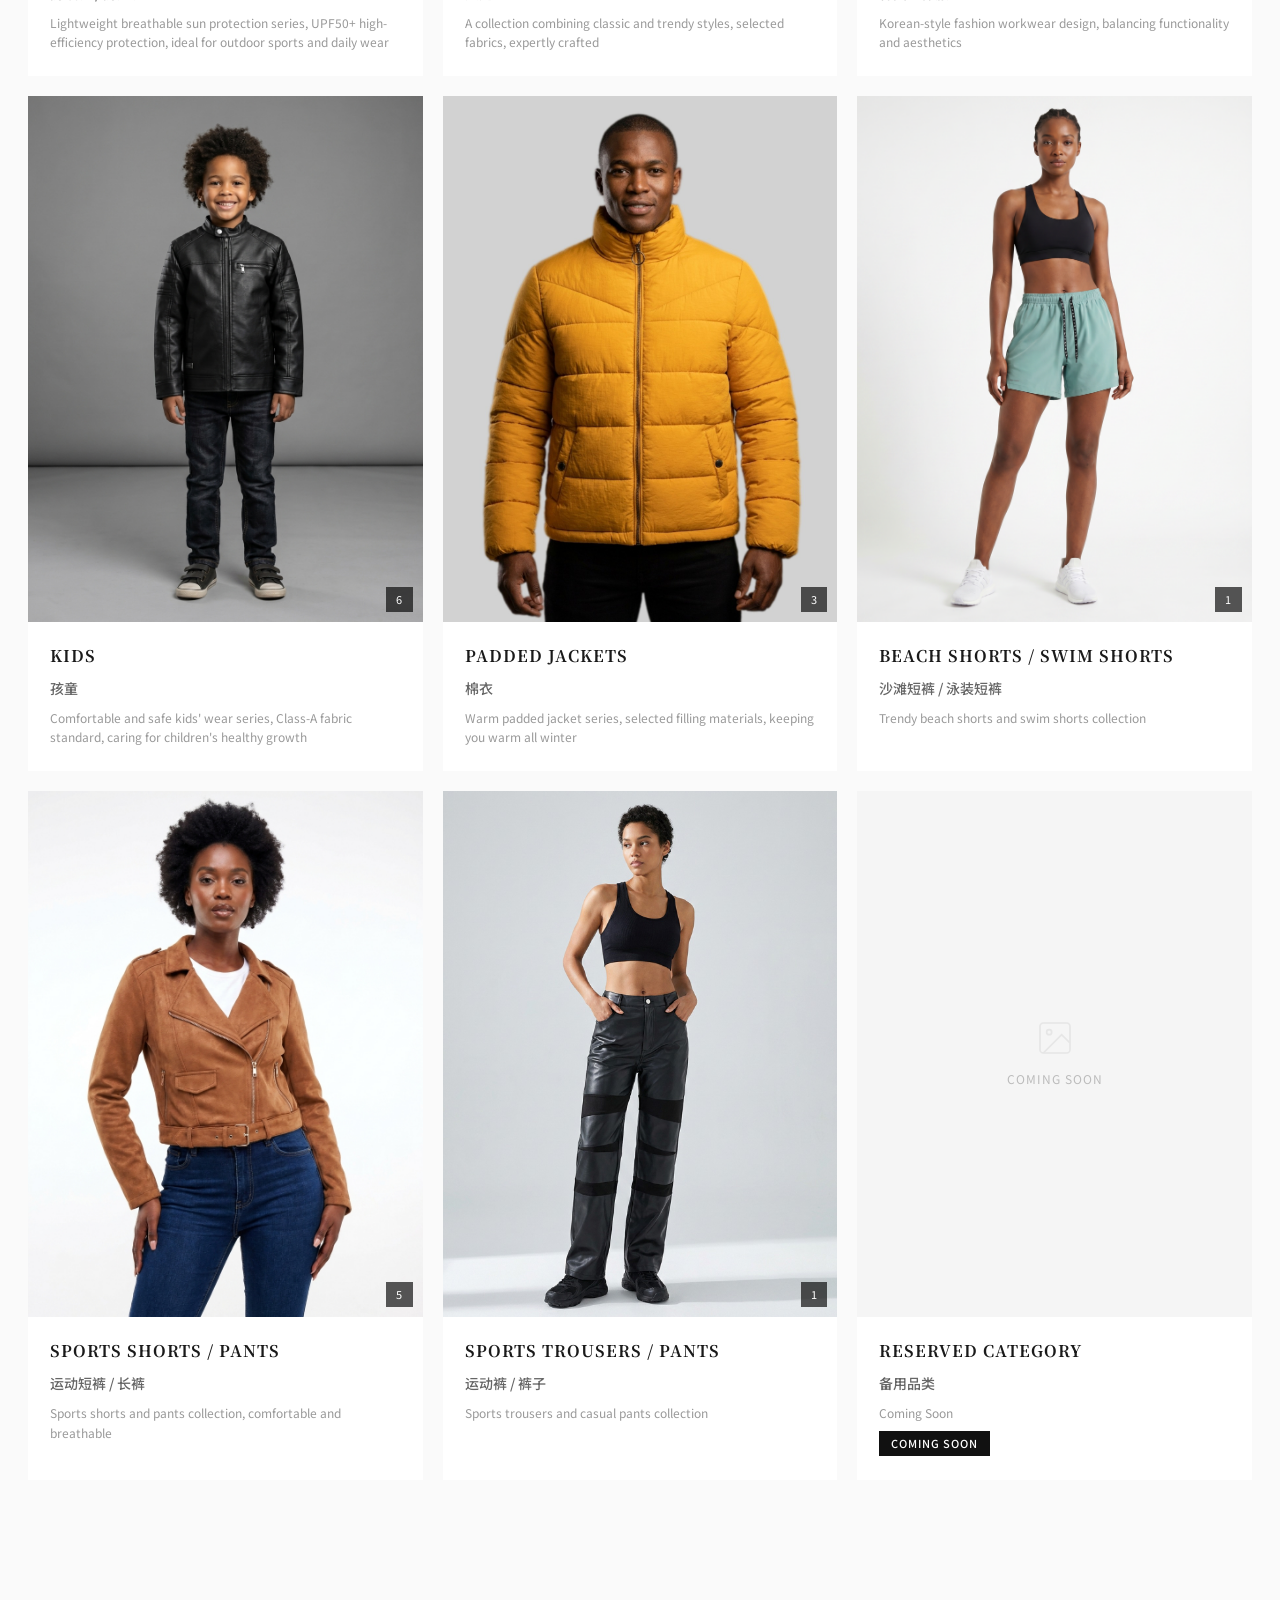
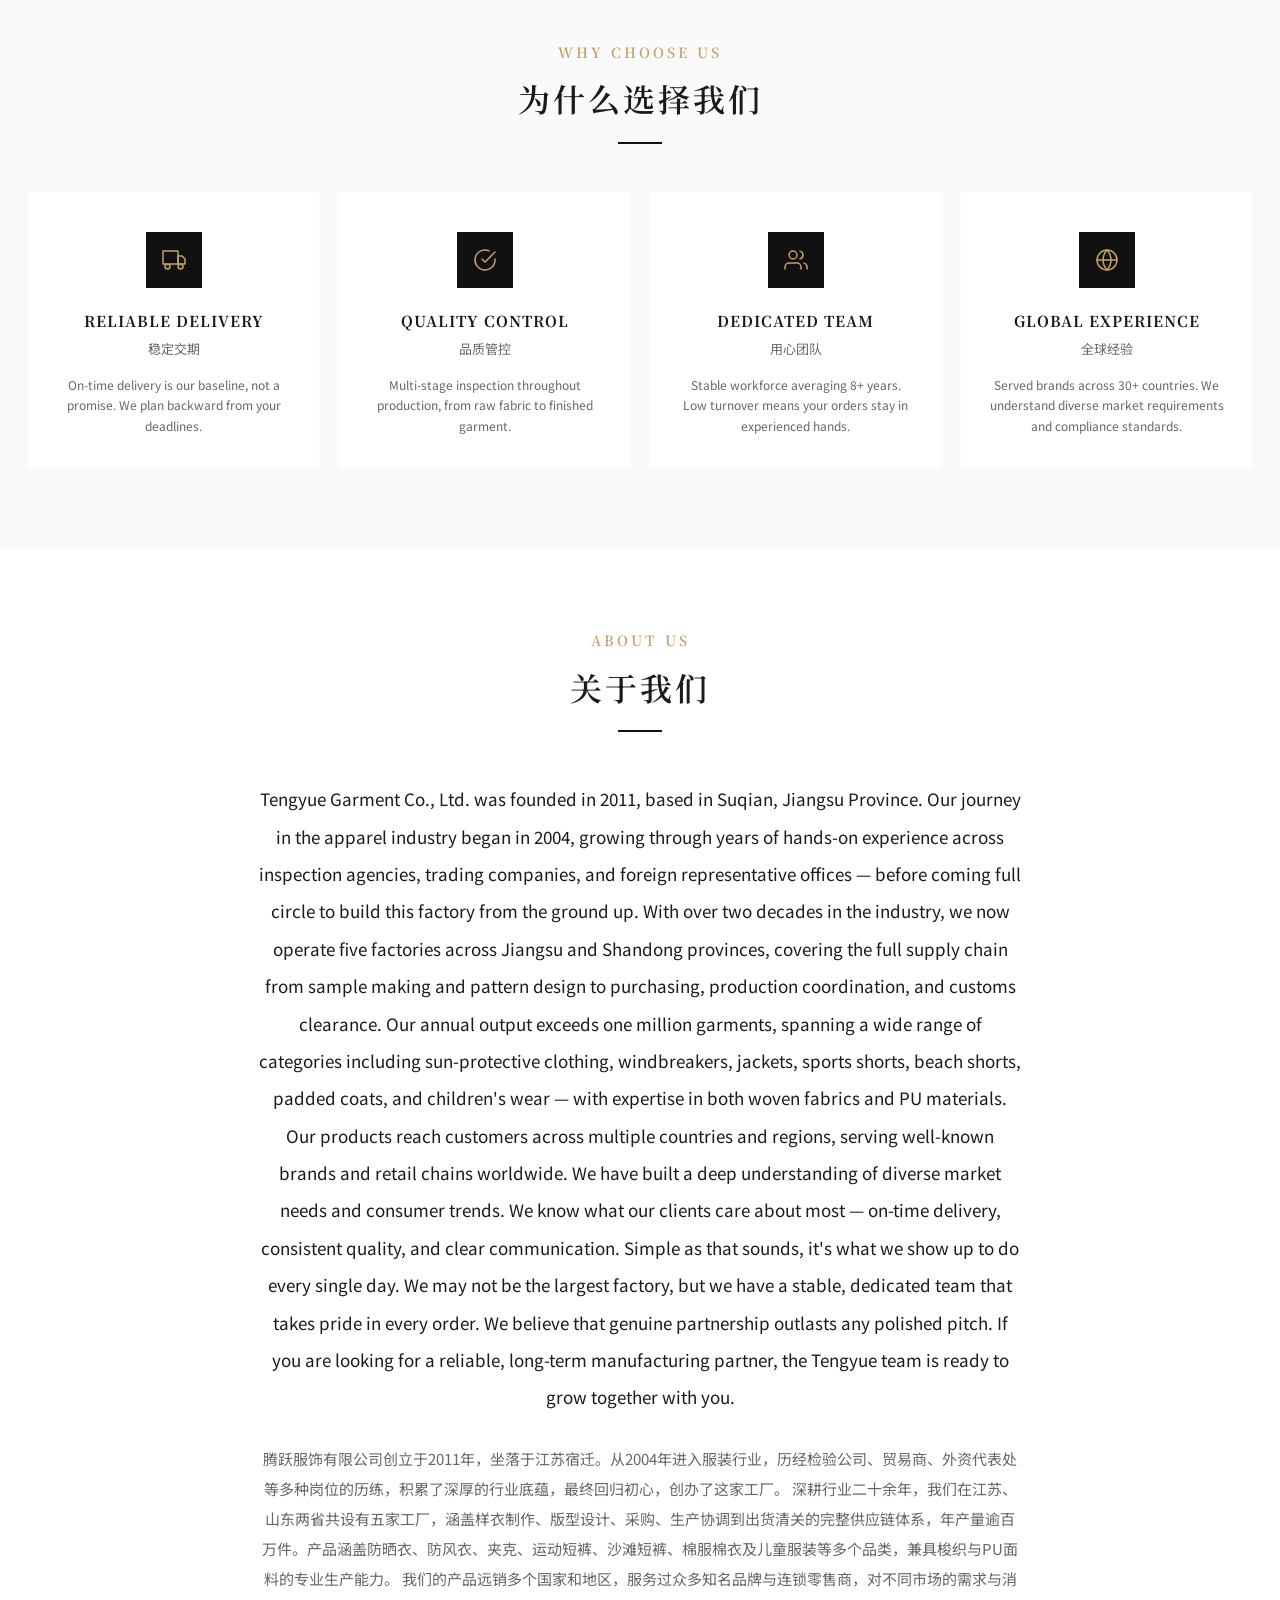
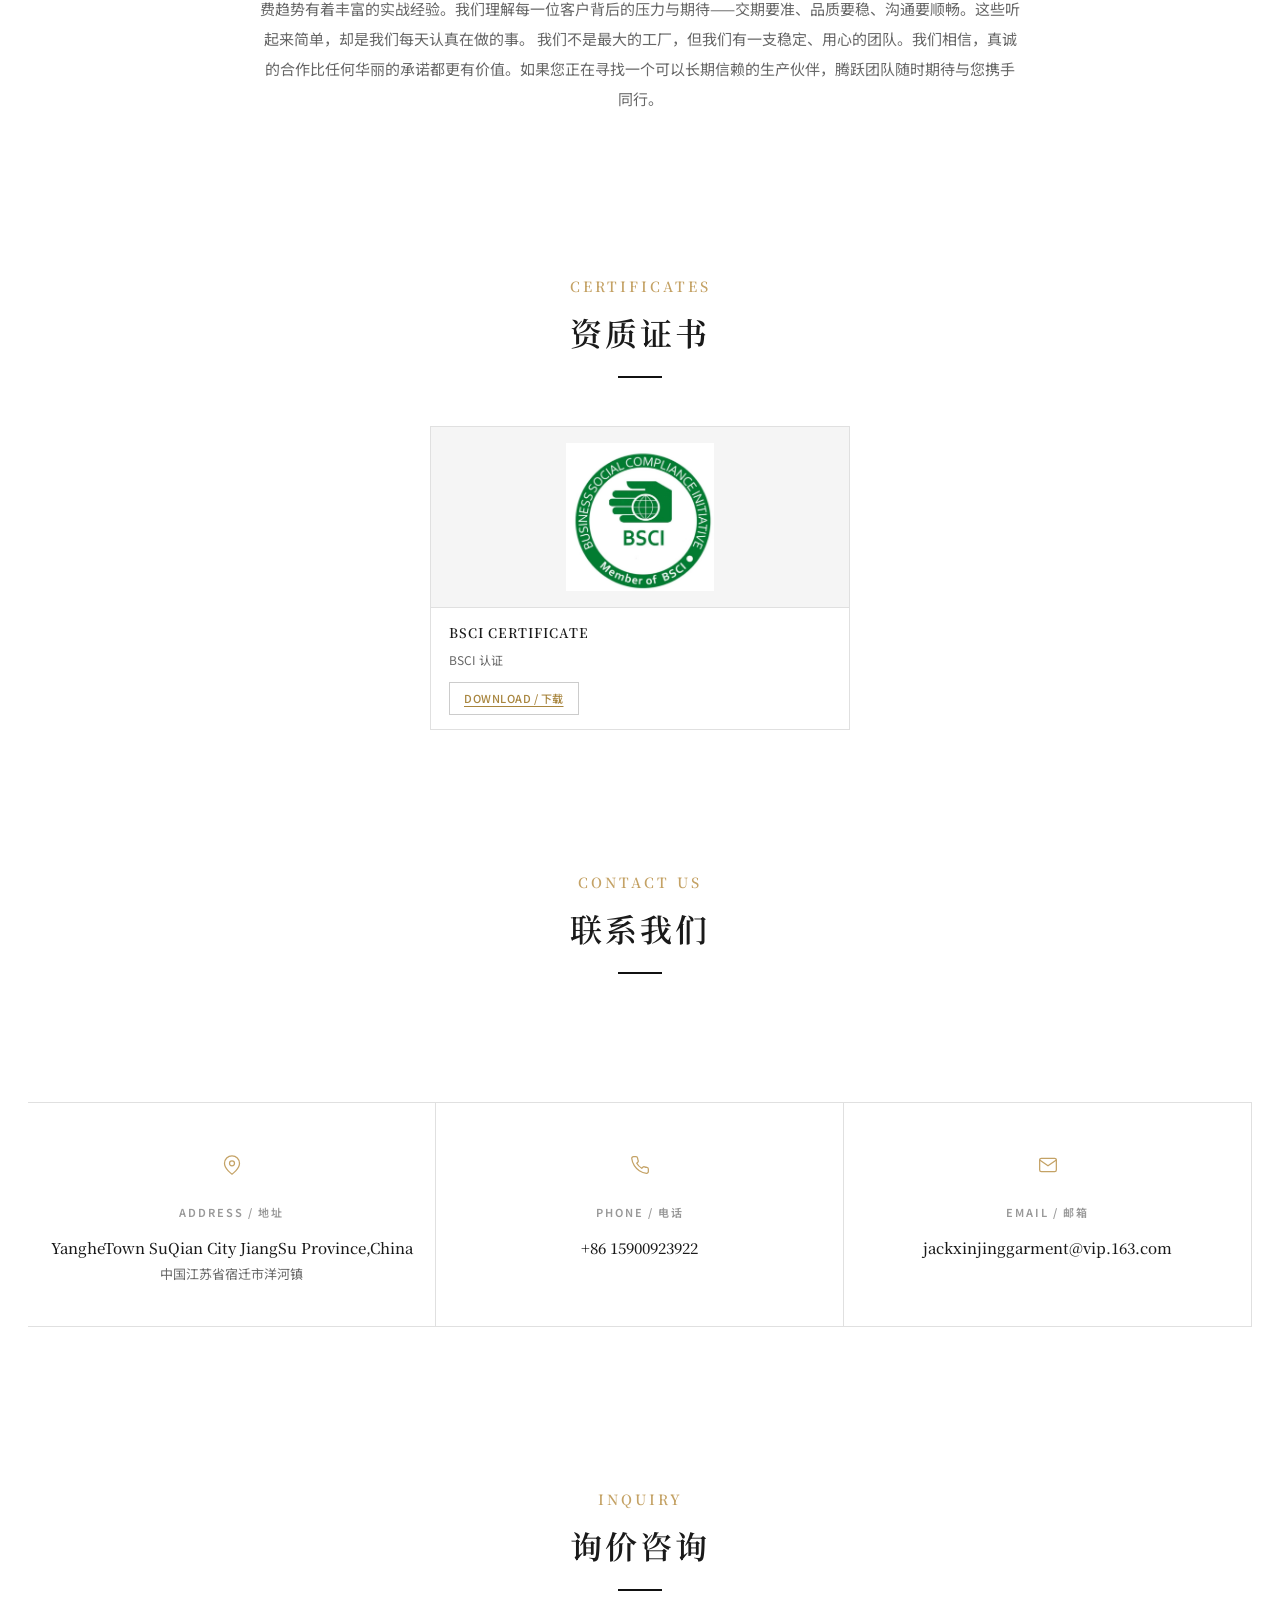
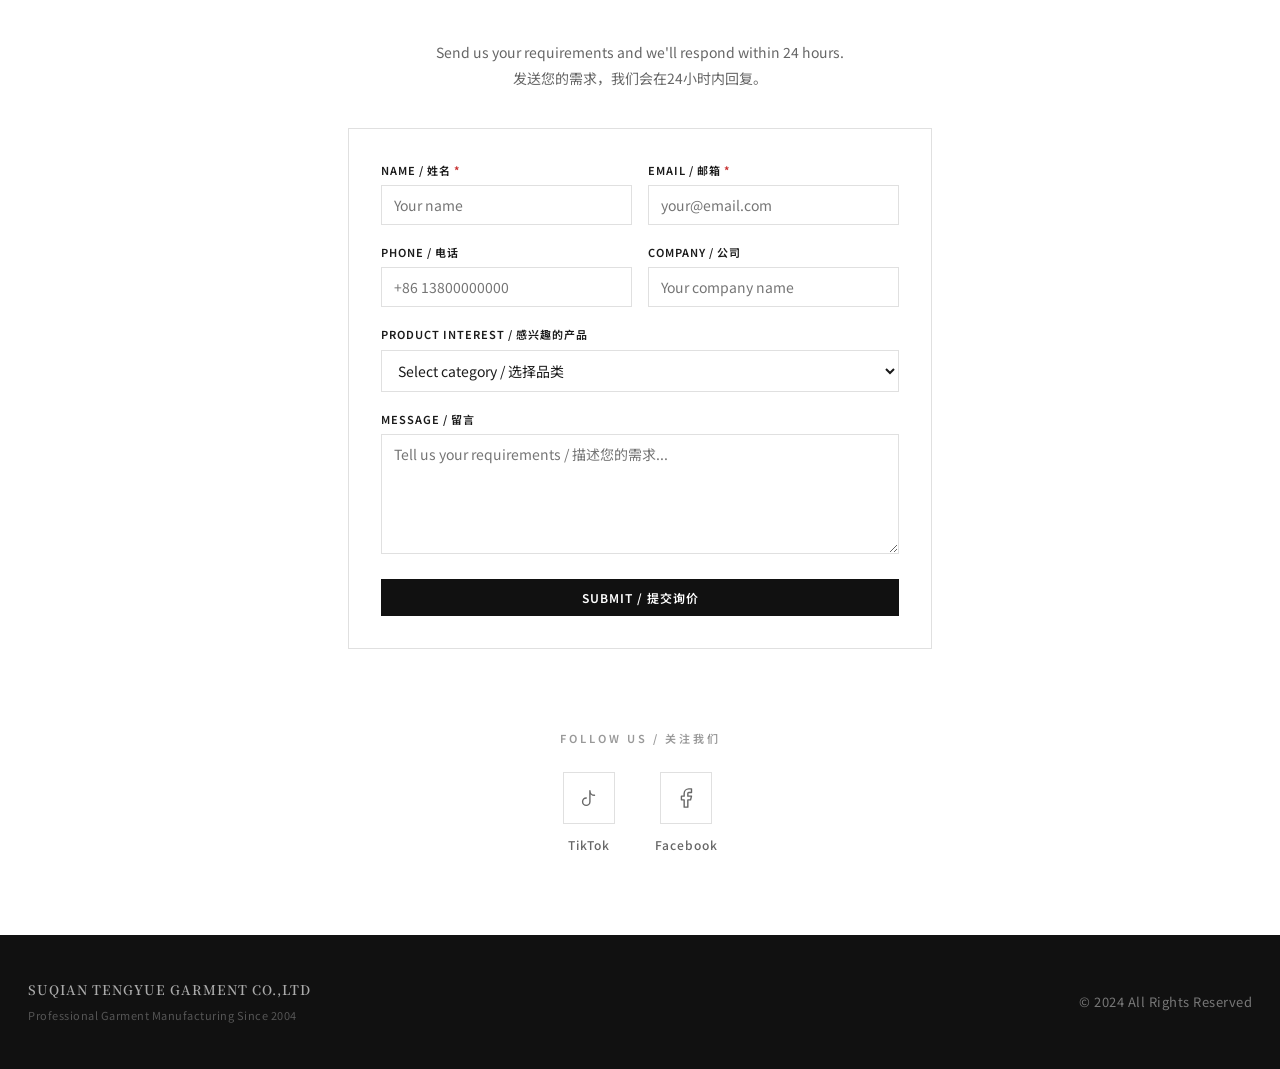
==== commit 3b12b7e8: "Fix 5 issues: gallery design, certificates layout, about typography, contact integration, social flo" ====
--- a/index.html
+++ b/index.html
@@ -67,8 +67,8 @@
           <li><a href="#home" class="active">HOME</a></li>
           <li><a href="#products">PRODUCTS</a></li>
           <li><a href="#why-us">WHY US</a></li>
+          <li><a href="#about">ABOUT</a></li>
           <li><a href="#certificates">CERTIFICATES</a></li>
-          <li><a href="#about">ABOUT</a></li>
           <li><a href="#contact">CONTACT</a></li>
           <li><a href="#inquiry" class="nav-inquiry">INQUIRY</a></li>
         </ul>
@@ -124,20 +124,6 @@
     </div>
   </section>
 
-  <!-- Certificates -->
-  <section id="certificates">
-    <div class="section-header">
-      <span class="en">Certificates</span>
-      <span class="cn">资质证书</span>
-      <div class="divider"></div>
-    </div>
-    <div class="certificates-section">
-      <div class="container">
-        <div class="certificates-grid" id="certificates-grid"></div>
-      </div>
-    </div>
-  </section>
-
   <!-- About -->
   <section id="about">
     <div class="section-header">
@@ -151,6 +137,20 @@
           <p class="en" id="about-text-en">Professional garment manufacturer with 20+ years of industry experience, serving brands across 30+ countries with reliable OEM/ODM services.</p>
           <p class="cn" id="about-text-cn">拥有20多年行业经验的专业服装制造商，为30多个国家的品牌提供可靠的OEM/ODM服务。</p>
         </div>
+      </div>
+    </div>
+  </section>
+
+  <!-- Certificates -->
+  <section id="certificates">
+    <div class="section-header">
+      <span class="en">Certificates</span>
+      <span class="cn">资质证书</span>
+      <div class="divider"></div>
+    </div>
+    <div class="certificates-section">
+      <div class="container">
+        <div class="certificates-grid" id="certificates-grid"></div>
       </div>
     </div>
   </section>
@@ -196,7 +196,6 @@
             <span class="value" id="contact-email">jackxinjinggarment@vip.163.com</span>
           </div>
         </div>
-        <div class="contact-chat-row" id="contact-chat-row"></div>
       </div>
     </div>
   </section>
@@ -297,7 +296,7 @@
 
   <!-- TikTok Float -->
   <a class="social-float tiktok-float" id="tiktok-float" href="#" target="_blank" rel="noopener" aria-label="TikTok" style="display:none;">
-    <svg width="20" height="20" viewBox="0 0 24 24" fill="white"><path d="M9 12a4 4 0 1 0 4 4V4a5 5 0 0 0 5 5"/></svg>
+    <svg width="18" height="18" viewBox="0 0 24 24" fill="white"><path d="M19.59 6.69a4.83 4.83 0 0 1-3.77-4.25V2h-3.45v13.89a2.89 2.89 0 0 1-2.88 2.58 2.89 2.89 0 0 1-2.89-2.89 2.89 2.89 0 0 1 2.89-2.89c.28 0 .54.05.79.12v-3.52a6.36 6.36 0 0 0-7.17 6.29 6.37 6.37 0 0 0 10.82 4.01 6.34 6.34 0 0 0 1.81-4.42V8.17a8.26 8.26 0 0 0 4.85 1.56V6.31a4.86 4.86 0 0 1-1-.01v.39z"/></svg>
   </a>
 
   <!-- Facebook Float -->
--- a/css/style.css
+++ b/css/style.css
@@ -312,14 +312,17 @@
 .about-content {
   display: flex;
   flex-direction: column;
-  gap: 20px;
+  gap: 28px;
+  max-width: 800px;
+  margin: 0 auto;
+  text-align: center;
 }
 
 .about-content .en {
   font-family: var(--font-body);
   font-size: 17px;
   color: var(--color-text);
-  line-height: 2;
+  line-height: 2.2;
   font-weight: 400;
 }
 
@@ -327,7 +330,7 @@
   font-family: var(--font-body);
   font-size: 15px;
   color: var(--color-text-light);
-  line-height: 2;
+  line-height: 2.0;
 }
 
 /* ---------- Category Grid ---------- */
@@ -463,19 +466,19 @@
 
 .contact-grid {
   display: grid;
-  grid-template-columns: repeat(3, 1fr);
+  grid-template-columns: repeat(auto-fit, minmax(180px, 1fr));
   gap: 0;
   border-top: 1px solid var(--color-border);
 }
 
 .contact-item {
-  padding: 40px 28px;
+  padding: 40px 20px;
   text-align: center;
   border-bottom: 1px solid var(--color-border);
   border-right: 1px solid var(--color-border);
 }
 
-.contact-item:last-child {
+.contact-item:nth-child(5) {
   border-right: none;
 }
 
@@ -514,6 +517,52 @@
   font-family: var(--font-body);
   font-size: 13px;
   color: var(--color-text-light);
+}
+
+.contact-item.contact-chat {
+  cursor: pointer;
+  transition: var(--transition);
+  text-decoration: none;
+  color: inherit;
+  display: flex;
+  flex-direction: column;
+  align-items: center;
+  justify-content: center;
+  gap: 0;
+}
+
+.contact-item.contact-chat:hover {
+  background: #fafafa;
+}
+
+.contact-item.wechat-contact:hover {
+  background: #07c16008;
+  border-color: #07c160;
+}
+
+.contact-item.whatsapp-contact:hover {
+  background: #25d36608;
+  border-color: #25d366;
+}
+
+.contact-chat-icon {
+  width: 44px;
+  height: 44px;
+  border-radius: 50%;
+  display: flex;
+  align-items: center;
+  justify-content: center;
+  margin: 0 auto 12px;
+}
+
+.wechat-contact .contact-chat-icon {
+  background: #07c160;
+  color: #fff;
+}
+
+.whatsapp-contact .contact-chat-icon {
+  background: #25d366;
+  color: #fff;
 }
 
 /* ---------- Social Links ---------- */
@@ -677,8 +726,8 @@
 
 .modal-gallery {
   display: grid;
-  grid-template-columns: repeat(auto-fill, minmax(260px, 1fr));
-  gap: 12px;
+  grid-template-columns: repeat(auto-fill, minmax(220px, 1fr));
+  gap: 16px;
 }
 
 .modal-gallery img {
@@ -686,6 +735,15 @@
   aspect-ratio: 3/4;
   object-fit: cover;
   background: #1a1a1a;
+  border: 1px solid #333;
+  cursor: pointer;
+  transition: transform 0.3s ease, box-shadow 0.3s ease, border-color 0.3s ease;
+}
+
+.modal-gallery img:hover {
+  transform: scale(1.03);
+  box-shadow: 0 8px 24px rgba(0,0,0,0.4);
+  border-color: #c4a265;
 }
 
 .modal-gallery .no-images {
@@ -1562,11 +1620,14 @@
 }
 
 .certificates-grid {
-  display: grid;
-  grid-template-columns: repeat(auto-fill, minmax(240px, 1fr));
-  gap: 16px;
-  max-width: 1000px;
+  display: flex;
+  justify-content: center;
+  max-width: 420px;
   margin: 0 auto;
+}
+
+.certificates-grid .cert-card {
+  width: 100%;
 }
 
 .cert-card {
@@ -1583,7 +1644,7 @@
 
 .cert-img {
   width: 100%;
-  height: 200px;
+  height: 180px;
   background: #f5f5f5;
   display: flex;
   align-items: center;
@@ -1635,69 +1696,6 @@
   color: var(--color-accent-dark);
   text-decoration: underline;
   text-underline-offset: 3px;
-}
-
-/* ---------- Contact Chat Row ---------- */
-.contact-chat-row {
-  display: flex;
-  justify-content: center;
-  gap: 20px;
-  margin-top: 32px;
-  flex-wrap: wrap;
-}
-
-.contact-chat-item {
-  display: flex;
-  align-items: center;
-  gap: 12px;
-  padding: 14px 28px;
-  border: 1px solid var(--color-border);
-  cursor: pointer;
-  transition: var(--transition);
-  text-decoration: none;
-  color: inherit;
-}
-
-.contact-chat-item:hover {
-  border-color: var(--color-bg-dark);
-}
-
-.wechat-item:hover {
-  background: #07c16010;
-  border-color: #07c160;
-}
-
-.whatsapp-item:hover {
-  background: #25d36610;
-  border-color: #25d366;
-}
-
-.chat-icon {
-  width: 40px;
-  height: 40px;
-  border-radius: 50%;
-  display: flex;
-  align-items: center;
-  justify-content: center;
-  flex-shrink: 0;
-}
-
-.wechat-icon {
-  background: #07c160;
-  color: #fff;
-}
-
-.whatsapp-icon {
-  background: #25d366;
-  color: #fff;
-}
-
-.chat-label {
-  font-family: var(--font-body);
-  font-size: 13px;
-  font-weight: 600;
-  letter-spacing: 1px;
-  text-transform: uppercase;
 }
 
 /* ---------- Inquiry ---------- */
@@ -1911,114 +1909,11 @@
 
 .facebook-float {
   bottom: 210px;
+  background: #1877f2;
 }
 
 .facebook-float:hover {
-  background: #1877f2;
-}
-
-/* ---------- Certificates Dual Layout ---------- */
-.certs-layout {
-  display: grid;
-  grid-template-columns: 1fr 1fr;
-  gap: 24px;
-  max-width: 1000px;
-  margin: 0 auto;
-}
-
-.cert-main {
-  display: flex;
-}
-
-.cert-main .cert-card {
-  width: 100%;
-  border: 1px solid var(--color-border);
-}
-
-.cert-main .cert-img {
-  height: 280px;
-}
-
-.capabilities-grid {
-  display: grid;
-  grid-template-columns: repeat(2, 1fr);
-  gap: 12px;
-  align-content: start;
-}
-
-.capability-card {
-  background: #fff;
-  border: 1px solid var(--color-border);
-  padding: 24px 18px 20px;
-  text-align: center;
-  transition: transform 0.25s ease, box-shadow 0.25s ease;
-}
-
-.capability-card:hover {
-  transform: translateY(-2px);
-  box-shadow: var(--shadow-lg);
-}
-
-.capability-icon {
-  width: 44px;
-  height: 44px;
-  margin: 0 auto 14px;
-  display: flex;
-  align-items: center;
-  justify-content: center;
-  background: var(--color-bg-dark);
-  color: var(--color-accent);
-}
-
-.capability-icon svg {
-  width: 20px;
-  height: 20px;
-}
-
-.capability-title-en {
-  display: block;
-  font-family: var(--font-heading);
-  font-size: 13px;
-  font-weight: 700;
-  letter-spacing: 1px;
-  text-transform: uppercase;
-  color: var(--color-text);
-  margin-bottom: 4px;
-}
-
-.capability-title-cn {
-  display: block;
-  font-family: var(--font-body);
-  font-size: 12px;
-  color: var(--color-text-light);
-  margin-bottom: 8px;
-}
-
-.capability-desc {
-  font-family: var(--font-body);
-  font-size: 11px;
-  color: var(--color-text-lighter);
-  line-height: 1.6;
-}
-
-/* ---------- About Typography ---------- */
-.about-content .en,
-.about-content .cn {
-  max-width: 800px;
-  margin-left: auto;
-  margin-right: auto;
-}
-
-.about-content .en {
-  line-height: 2.2;
-}
-
-.about-content .cn {
-  line-height: 2.0;
-}
-
-.about-content {
-  gap: 28px;
+  background: #0d65d9;
 }
 
 /* ---------- Stat Item Clickable ---------- */
@@ -2175,19 +2070,6 @@
     height: 180px;
   }
 
-  .certs-layout {
-    grid-template-columns: 1fr;
-    gap: 20px;
-  }
-
-  .cert-main .cert-img {
-    height: 200px;
-  }
-
-  .capabilities-grid {
-    grid-template-columns: repeat(2, 1fr);
-  }
-
   .detail-modal-body {
     padding: 20px;
   }
@@ -2337,19 +2219,6 @@
     height: 160px;
   }
 
-  .certs-layout {
-    grid-template-columns: 1fr;
-    gap: 16px;
-  }
-
-  .capabilities-grid {
-    grid-template-columns: 1fr;
-  }
-
-  .cert-main .cert-img {
-    height: 180px;
-  }
-
   .detail-modal-content {
     width: 95vw;
   }
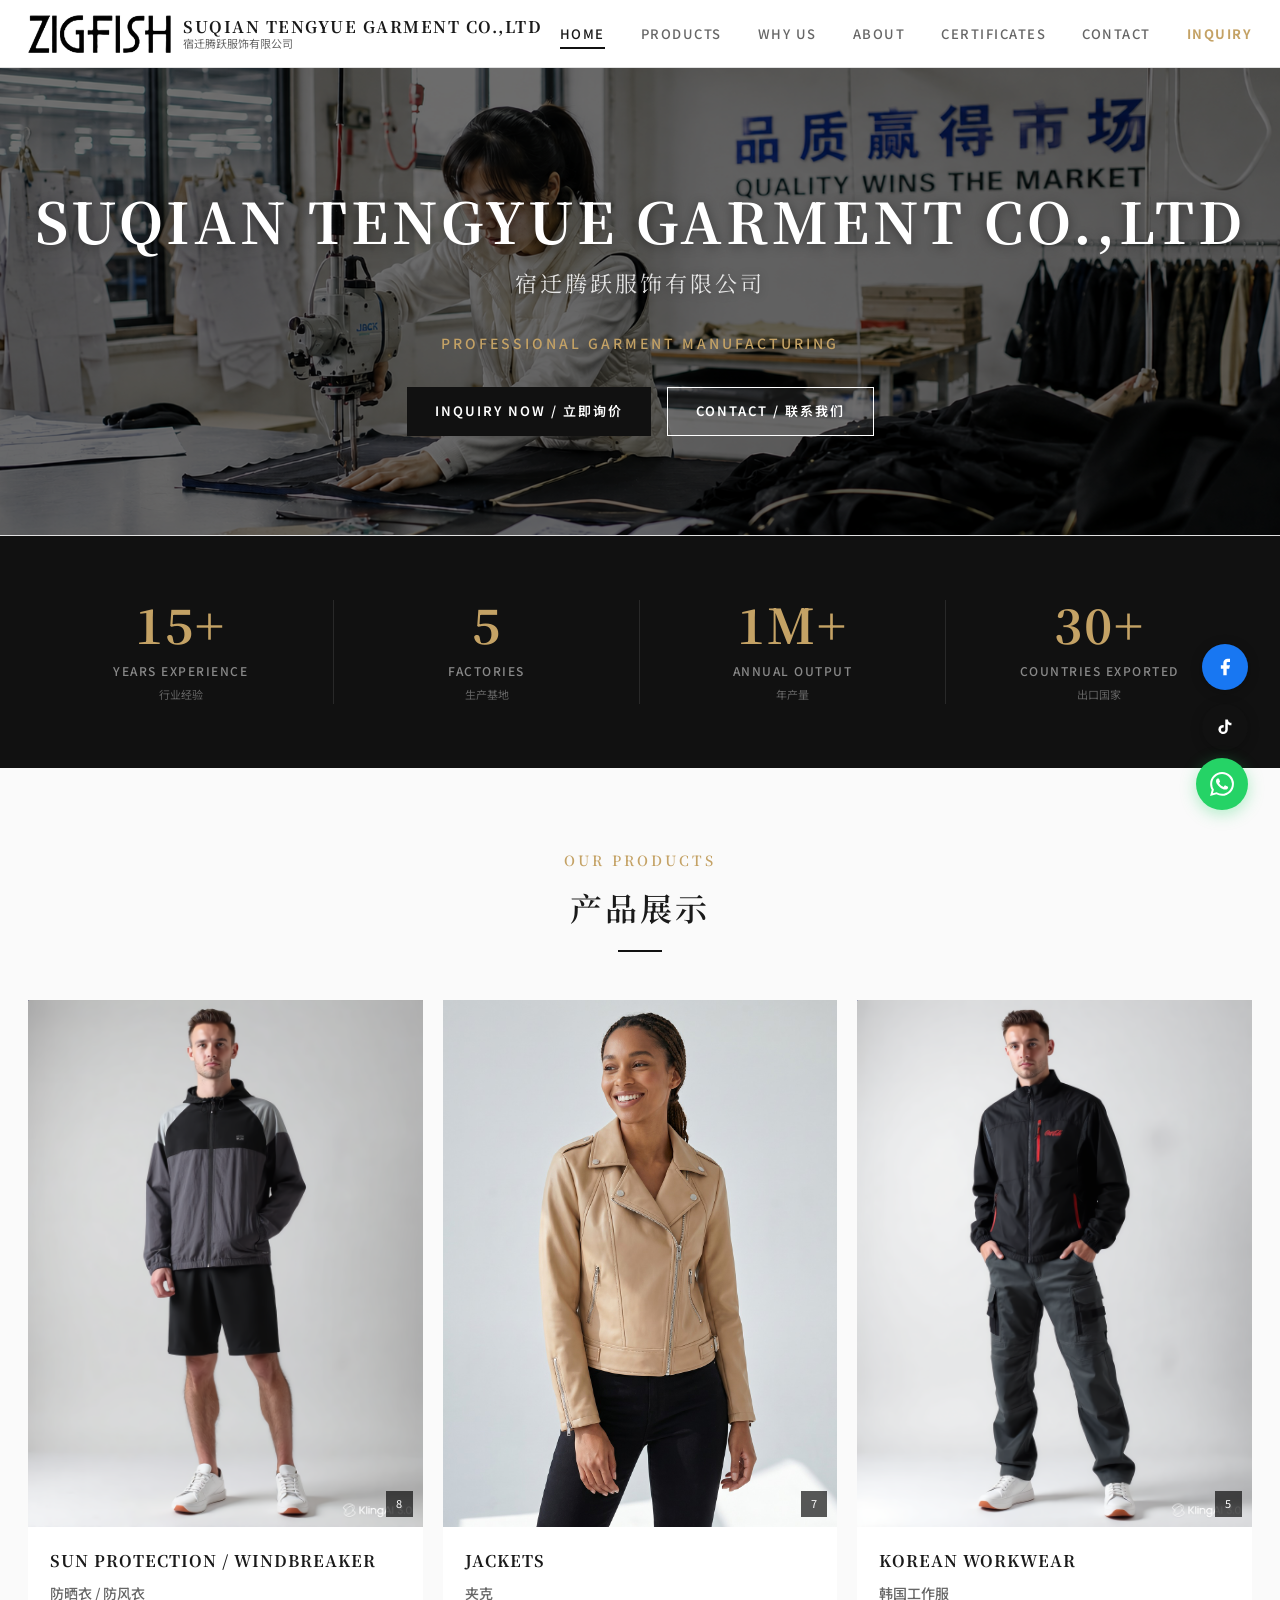
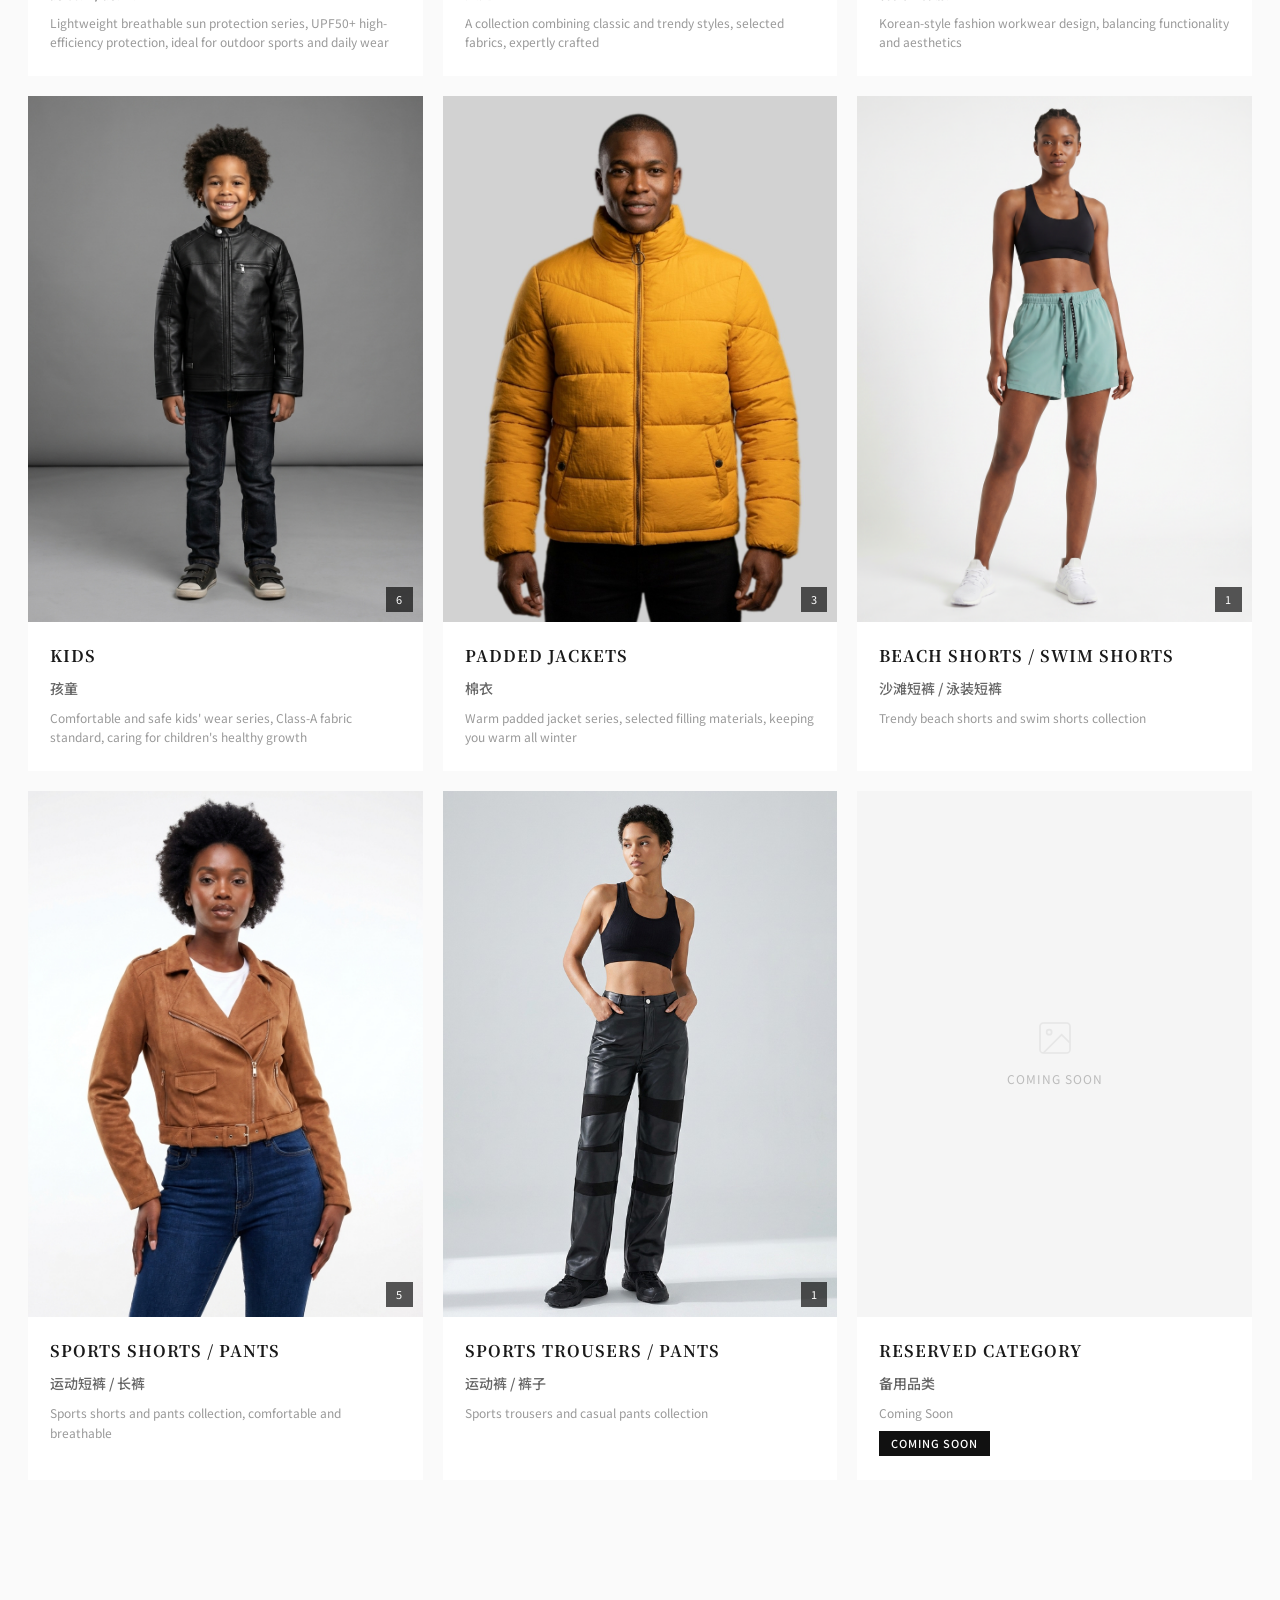
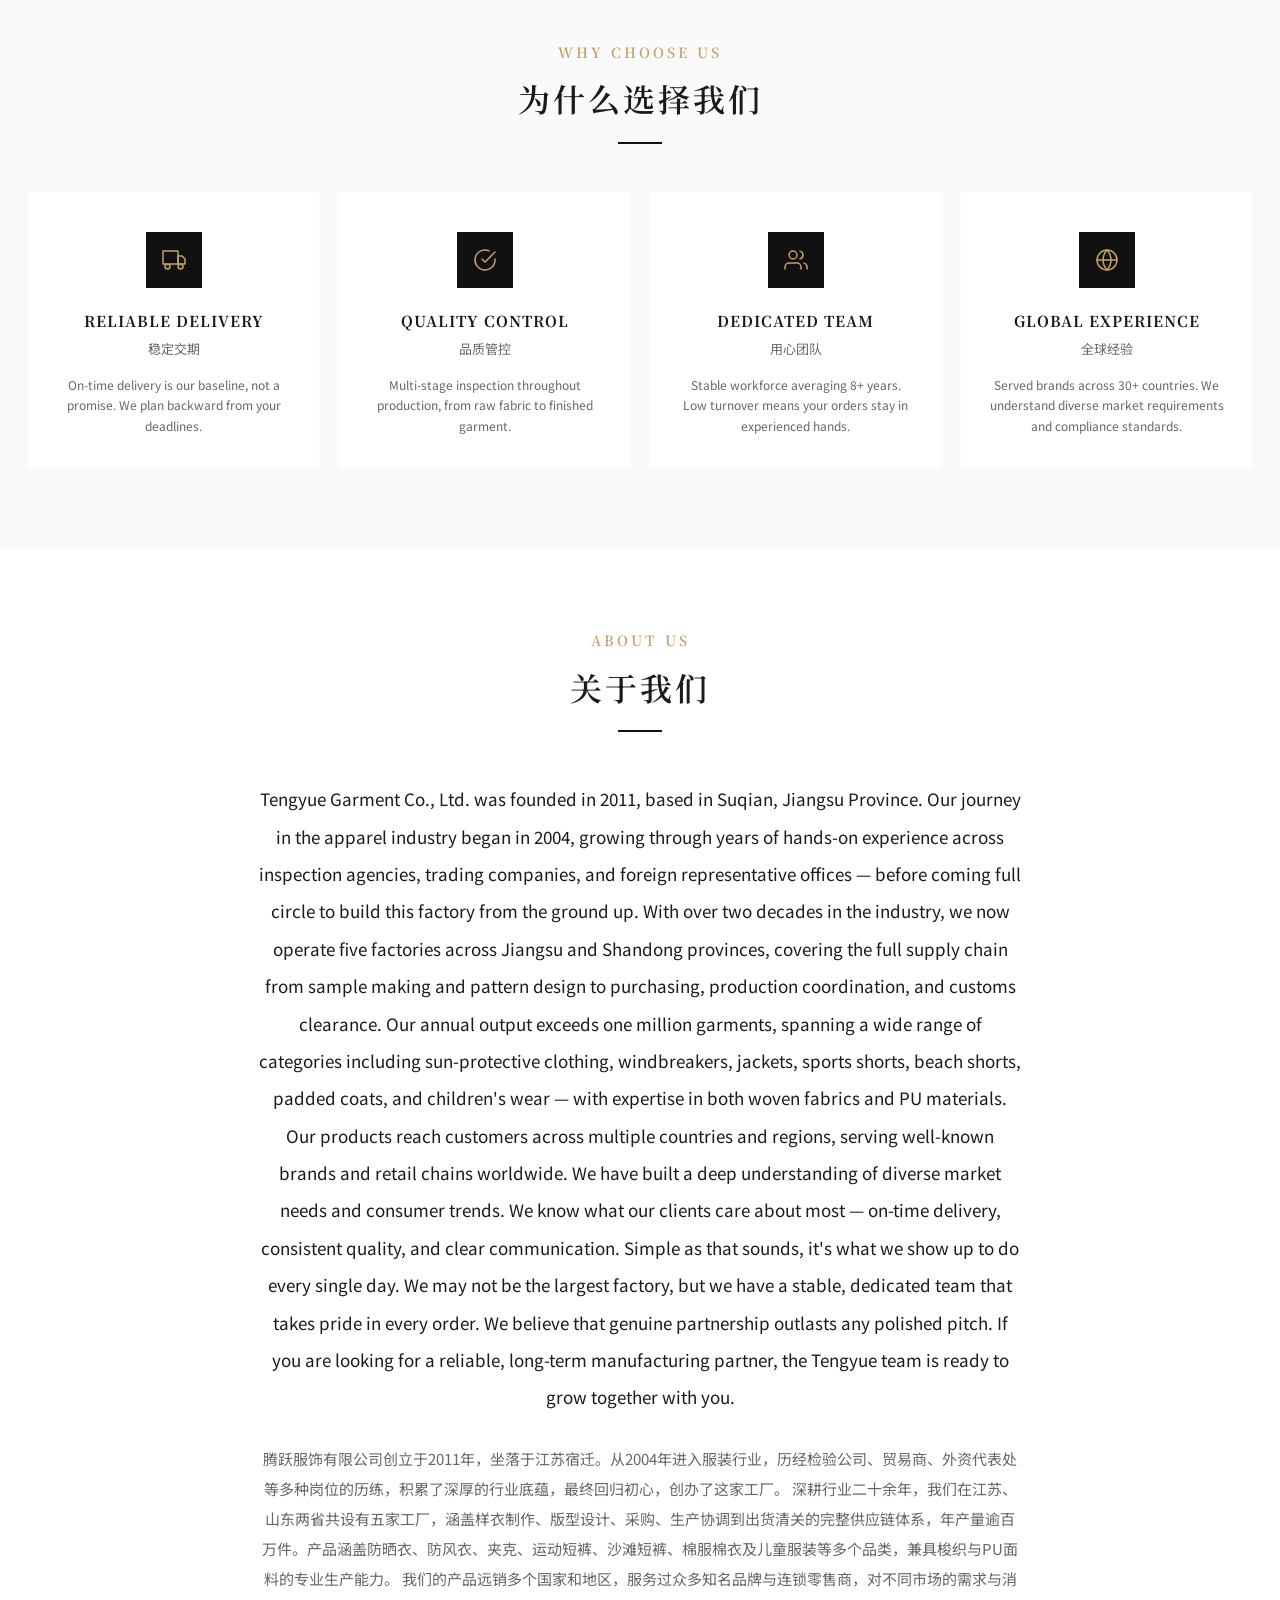
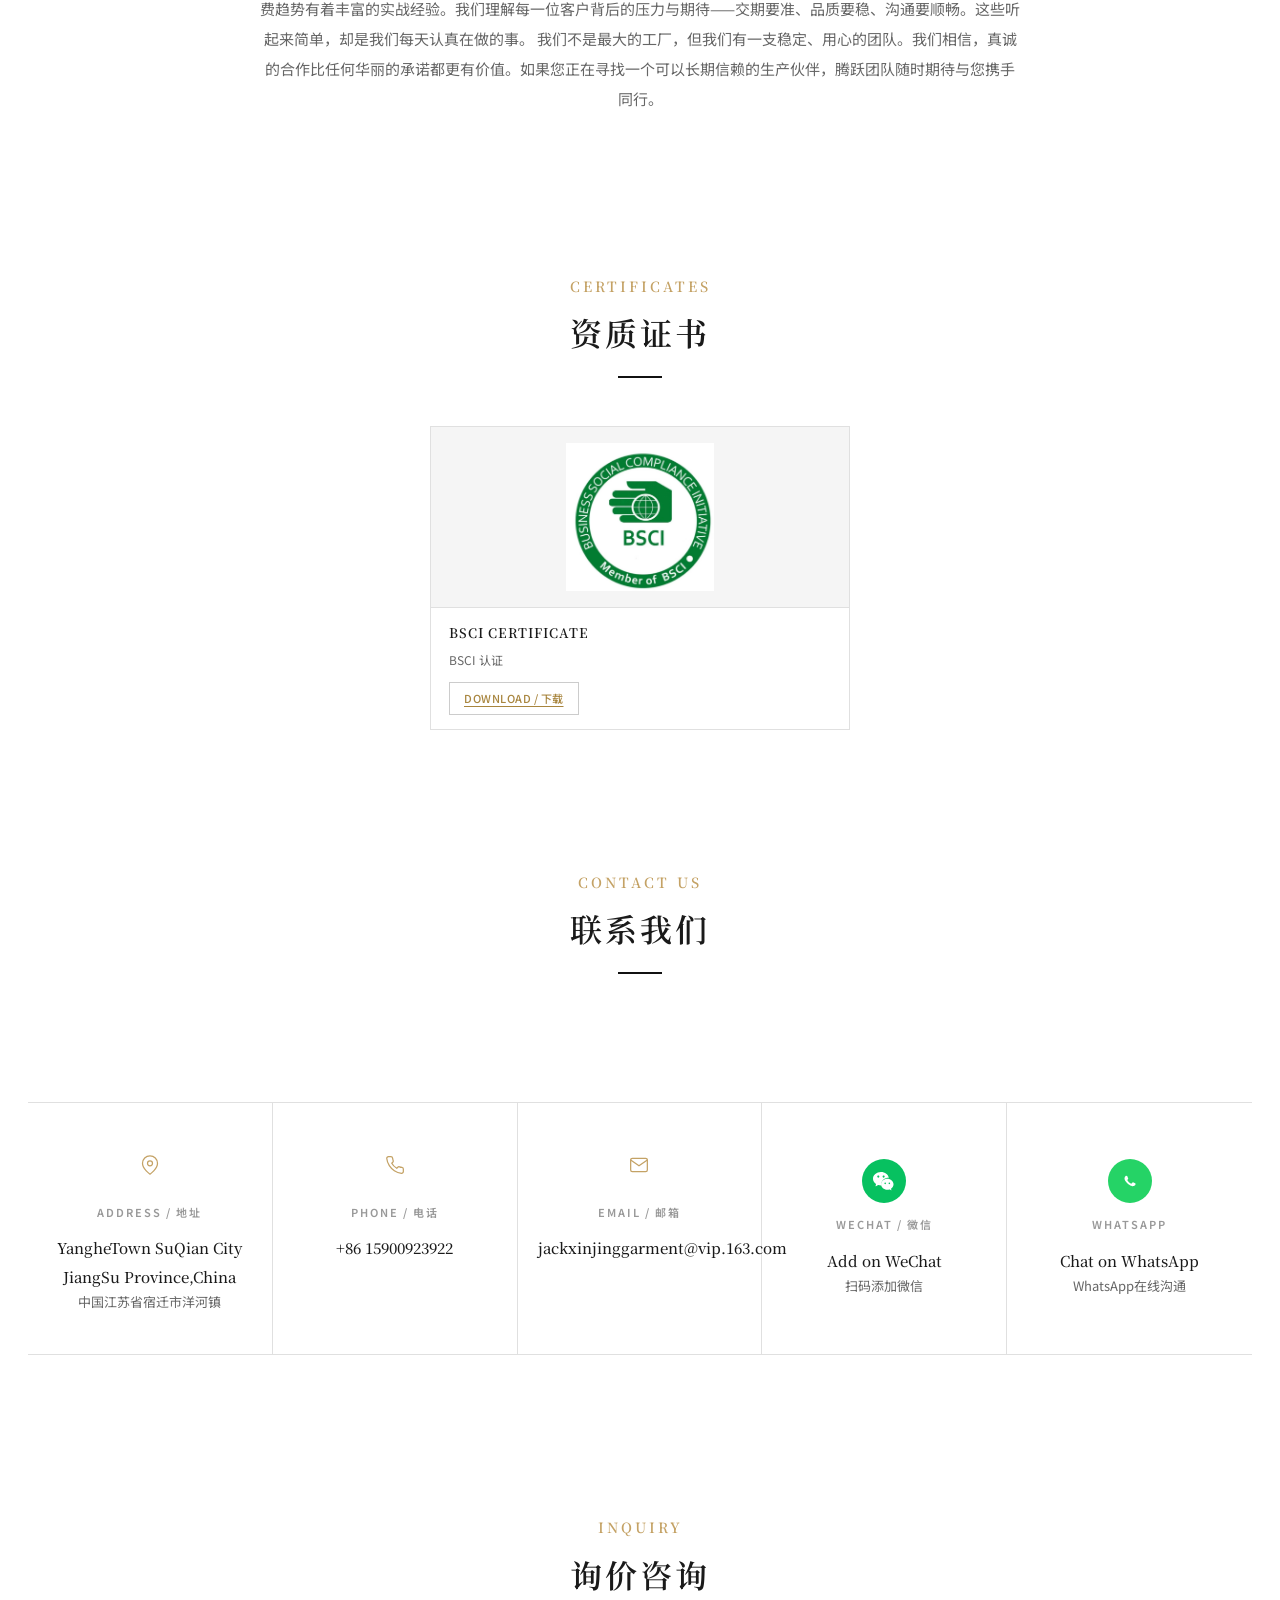
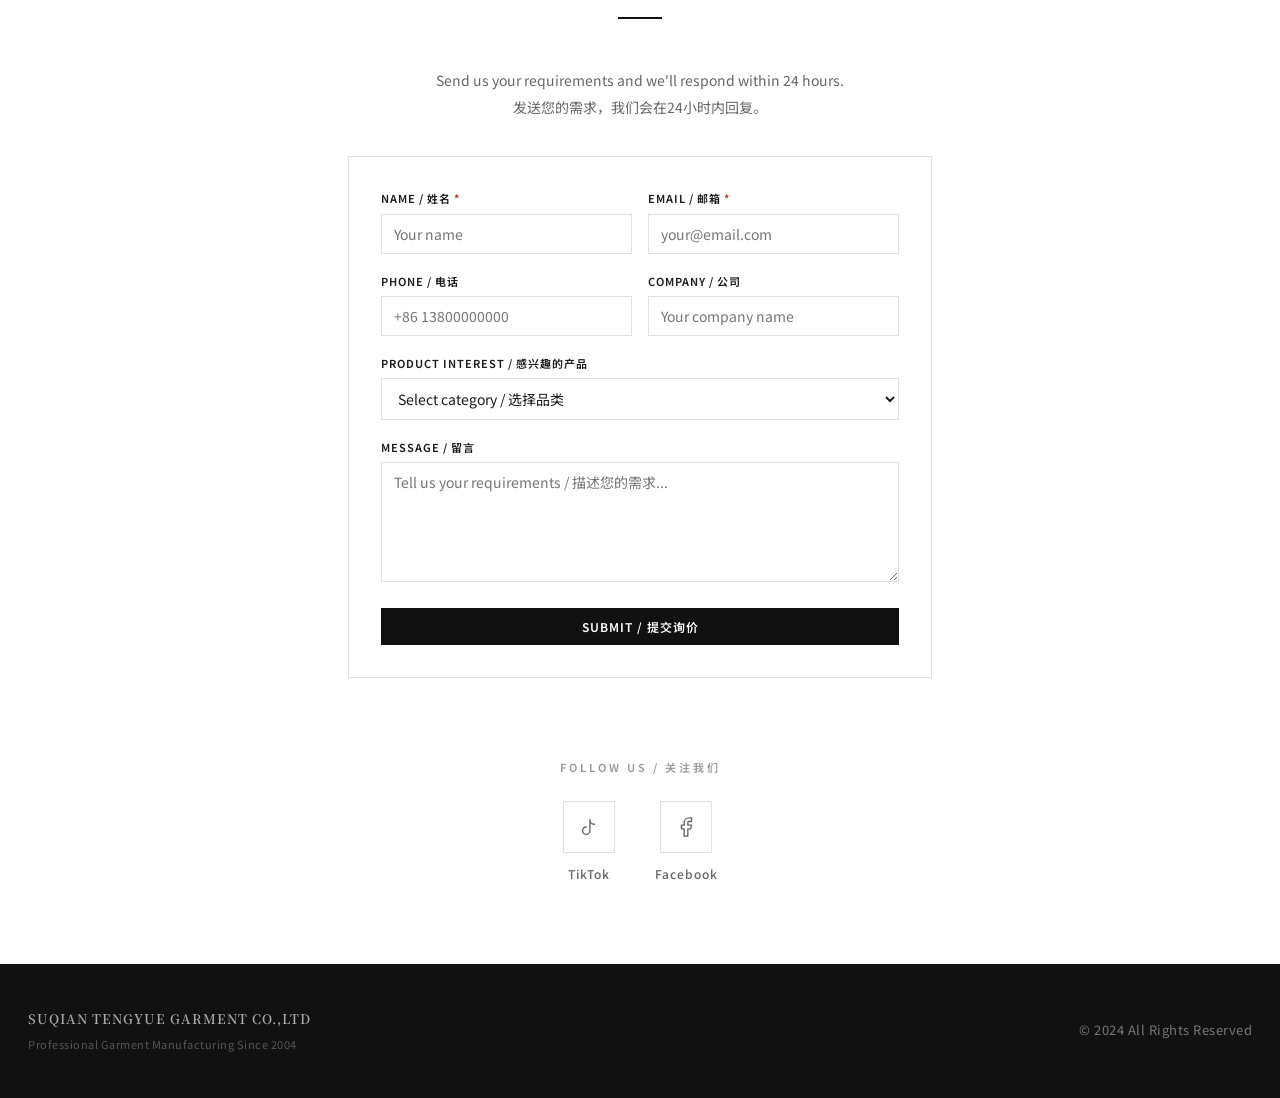
==== commit d4b6b6af: "Fix social floats visibility and hardcode contact items Remove display:none dependency on TikTok/Fac" ====
--- a/index.html
+++ b/index.html
@@ -195,6 +195,22 @@
             <span class="label">Email / 邮箱</span>
             <span class="value" id="contact-email">jackxinjinggarment@vip.163.com</span>
           </div>
+          <div class="contact-item contact-chat wechat-contact" id="wechat-trigger">
+            <div class="contact-chat-icon">
+              <svg width="22" height="22" viewBox="0 0 24 24" fill="currentColor"><path d="M8.691 2.188C3.891 2.188 0 5.476 0 9.53c0 2.212 1.17 4.203 3.002 5.55a.59.59 0 0 1 .213.665l-.39 1.48c-.019.07-.048.141-.048.213 0 .163.13.295.29.295a.326.326 0 0 0 .167-.054l1.903-1.114a.864.864 0 0 1 .717-.098 10.16 10.16 0 0 0 2.837.403c.276 0 .543-.027.811-.05-.857-2.578.157-4.972 1.932-6.446 1.703-1.415 3.882-1.98 5.853-1.838-.576-3.583-4.196-6.348-8.596-6.348zM5.785 5.991c.642 0 1.162.529 1.162 1.18a1.17 1.17 0 0 1-1.162 1.178A1.17 1.17 0 0 1 4.623 7.17c0-.651.52-1.18 1.162-1.18zm5.813 0c.642 0 1.162.529 1.162 1.18a1.17 1.17 0 0 1-1.162 1.178 1.17 1.17 0 0 1-1.162-1.178c0-.651.52-1.18 1.162-1.18z"/><path d="M22.406 15.477c0-3.342-3.044-6.058-6.788-6.058-3.75 0-6.793 2.716-6.793 6.058 0 3.342 3.043 6.058 6.793 6.058a7.6 7.6 0 0 0 2.135-.307.66.66 0 0 1 .55.075l1.432.84a.25.25 0 0 0 .127.04.222.222 0 0 0 .22-.224c0-.053-.023-.107-.035-.158l-.299-1.13a.45.45 0 0 1 .162-.502c1.354-1.003 2.496-2.724 2.496-4.692zm-9.111-1.854c.488 0 .884.402.884.897a.89.89 0 0 1-.884.896.89.89 0 0 1-.884-.896c0-.495.396-.897.884-.897zm4.527 0c.488 0 .885.402.885.897a.89.89 0 0 1-.885.896.89.89 0 0 1-.884-.896c0-.495.396-.897.884-.897z"/></svg>
+            </div>
+            <span class="label">WeChat / 微信</span>
+            <span class="value">Add on WeChat</span>
+            <span class="value-cn">扫码添加微信</span>
+          </div>
+          <a class="contact-item contact-chat whatsapp-contact" id="whatsapp-contact-link" href="https://wa.me/8618763853026" target="_blank" rel="noopener">
+            <div class="contact-chat-icon">
+              <svg width="22" height="22" viewBox="0 0 24 24" fill="currentColor"><path d="M17.472 14.382c-.297-.149-1.758-.867-2.03-.967-.273-.099-.471-.148-.67.15-.197.297-.767.966-.94 1.164-.173.199-.347.223-.644.075-.297-.15-1.255-.463-2.39-1.475-.883-.788-1.48-1.761-1.653-2.059-.173-.297-.018-.458.13-.606.134-.133.298-.347.446-.52.149-.174.198-.298.298-.497.099-.198.05-.371-.025-.52-.075-.149-.669-1.612-.916-2.207-.242-.579-.487-.5-.669-.51-.173-.008-.371-.01-.57-.01-.198 0-.52.074-.792.372-.272.297-1.04 1.016-1.04 2.479 0 1.462 1.065 2.875 1.213 3.074.149.198 2.096 3.2 5.077 4.487.709.306 1.262.489 1.694.625.712.227 1.36.195 1.871.118.571-.085 1.758-.719 2.006-1.413.248-.694.248-1.289.173-1.413-.074-.124-.272-.198-.57-.347"/></svg>
+            </div>
+            <span class="label">WhatsApp</span>
+            <span class="value">Chat on WhatsApp</span>
+            <span class="value-cn">WhatsApp在线沟通</span>
+          </a>
         </div>
       </div>
     </div>
@@ -295,12 +311,12 @@
   </a>
 
   <!-- TikTok Float -->
-  <a class="social-float tiktok-float" id="tiktok-float" href="#" target="_blank" rel="noopener" aria-label="TikTok" style="display:none;">
+  <a class="social-float tiktok-float" id="tiktok-float" href="https://www.tiktok.com/@bmsczhimu13" target="_blank" rel="noopener" aria-label="TikTok">
     <svg width="18" height="18" viewBox="0 0 24 24" fill="white"><path d="M19.59 6.69a4.83 4.83 0 0 1-3.77-4.25V2h-3.45v13.89a2.89 2.89 0 0 1-2.88 2.58 2.89 2.89 0 0 1-2.89-2.89 2.89 2.89 0 0 1 2.89-2.89c.28 0 .54.05.79.12v-3.52a6.36 6.36 0 0 0-7.17 6.29 6.37 6.37 0 0 0 10.82 4.01 6.34 6.34 0 0 0 1.81-4.42V8.17a8.26 8.26 0 0 0 4.85 1.56V6.31a4.86 4.86 0 0 1-1-.01v.39z"/></svg>
   </a>
 
   <!-- Facebook Float -->
-  <a class="social-float facebook-float" id="facebook-float" href="#" target="_blank" rel="noopener" aria-label="Facebook" style="display:none;">
+  <a class="social-float facebook-float" id="facebook-float" href="https://www.facebook.com/share/18oQTdZpcT/" target="_blank" rel="noopener" aria-label="Facebook">
     <svg width="20" height="20" viewBox="0 0 24 24" fill="white"><path d="M18 2h-3a5 5 0 0 0-5 5v3H7v4h3v8h4v-8h3l1-4h-4V7a1 1 0 0 1 1-1h3z"/></svg>
   </a>
 
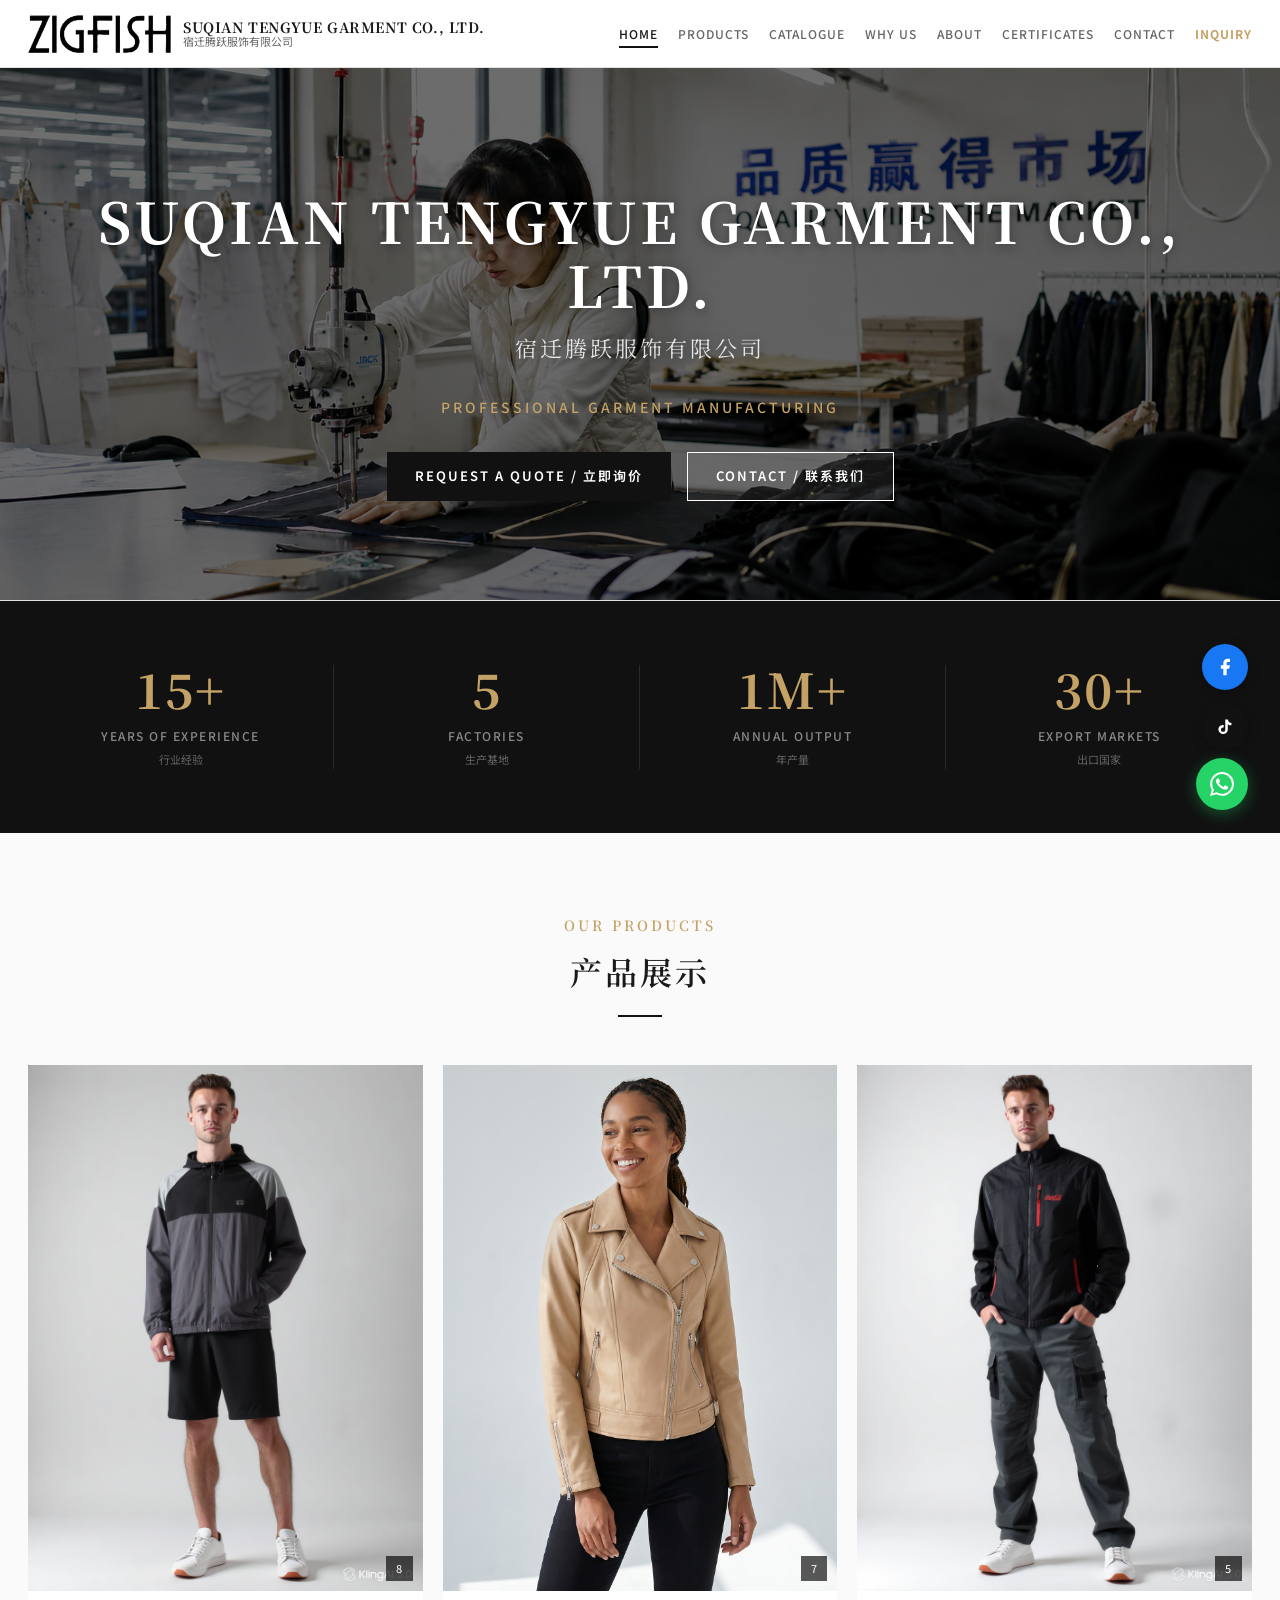
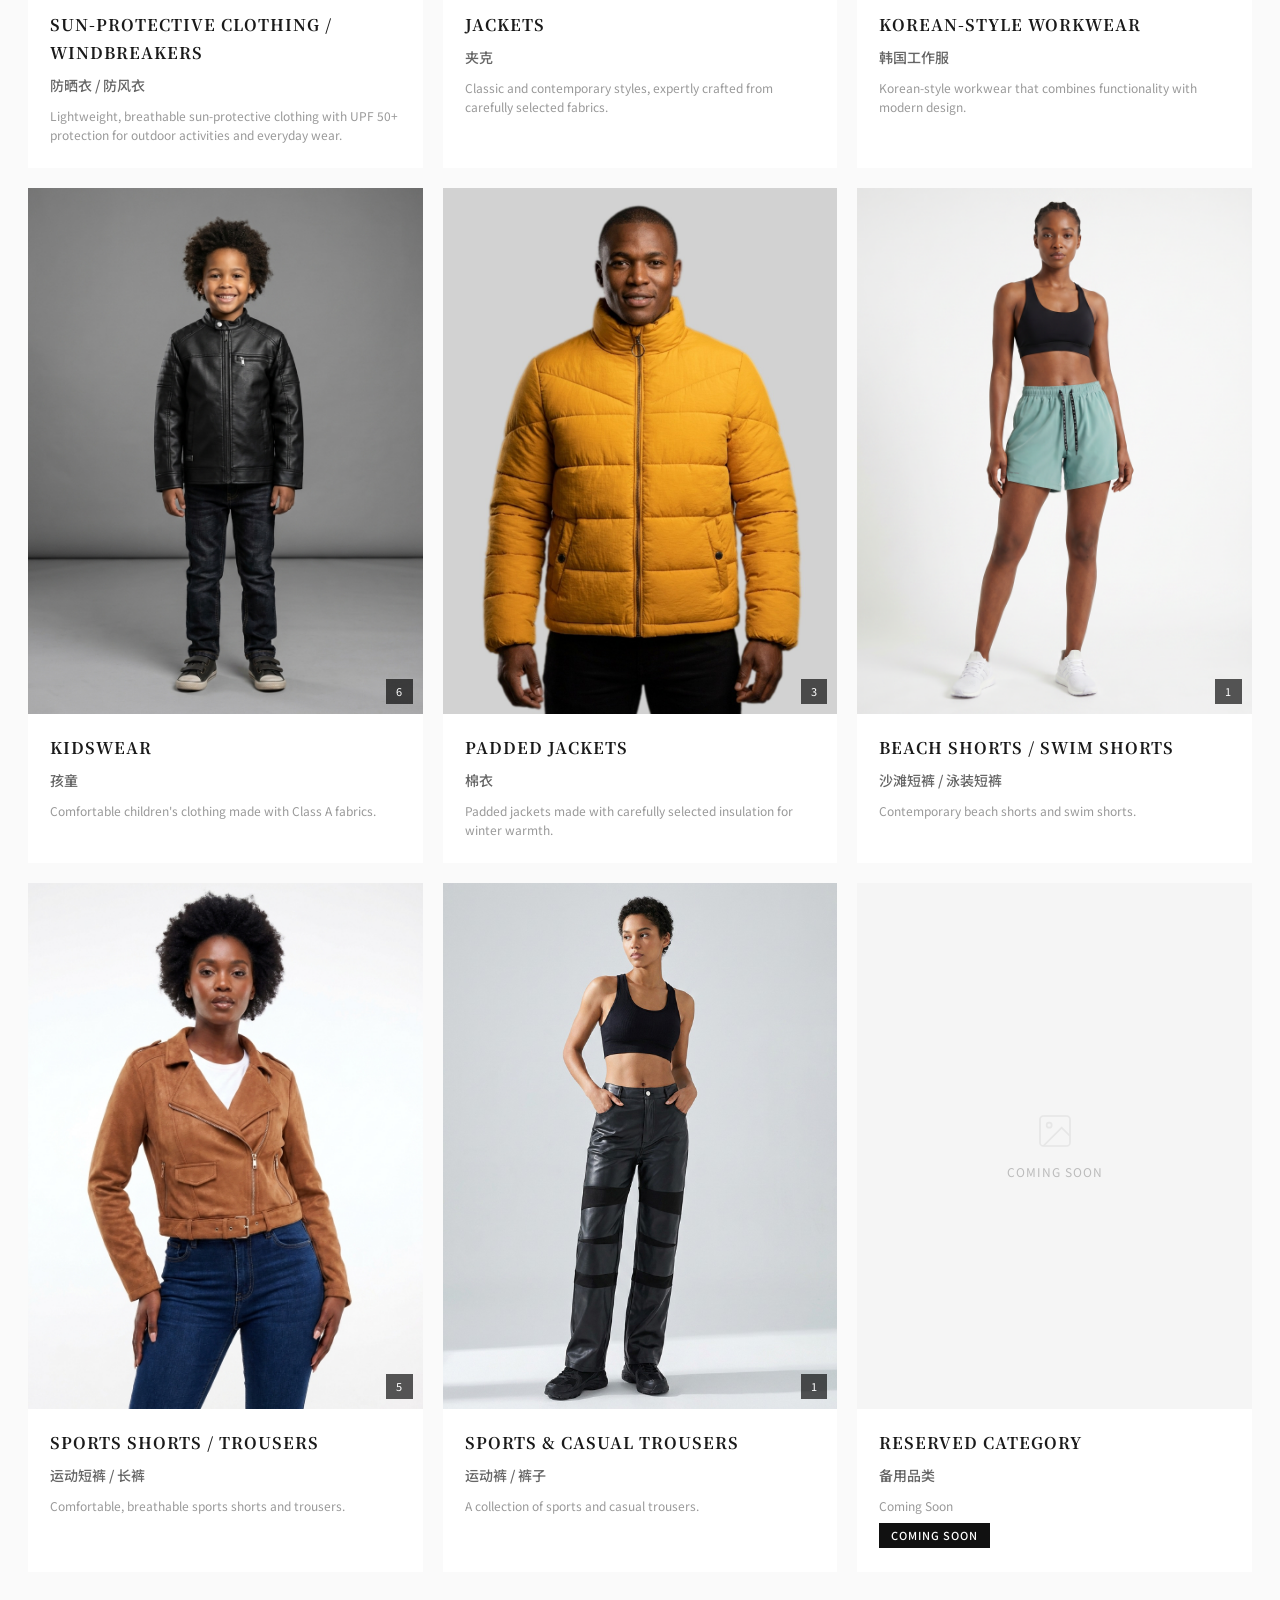
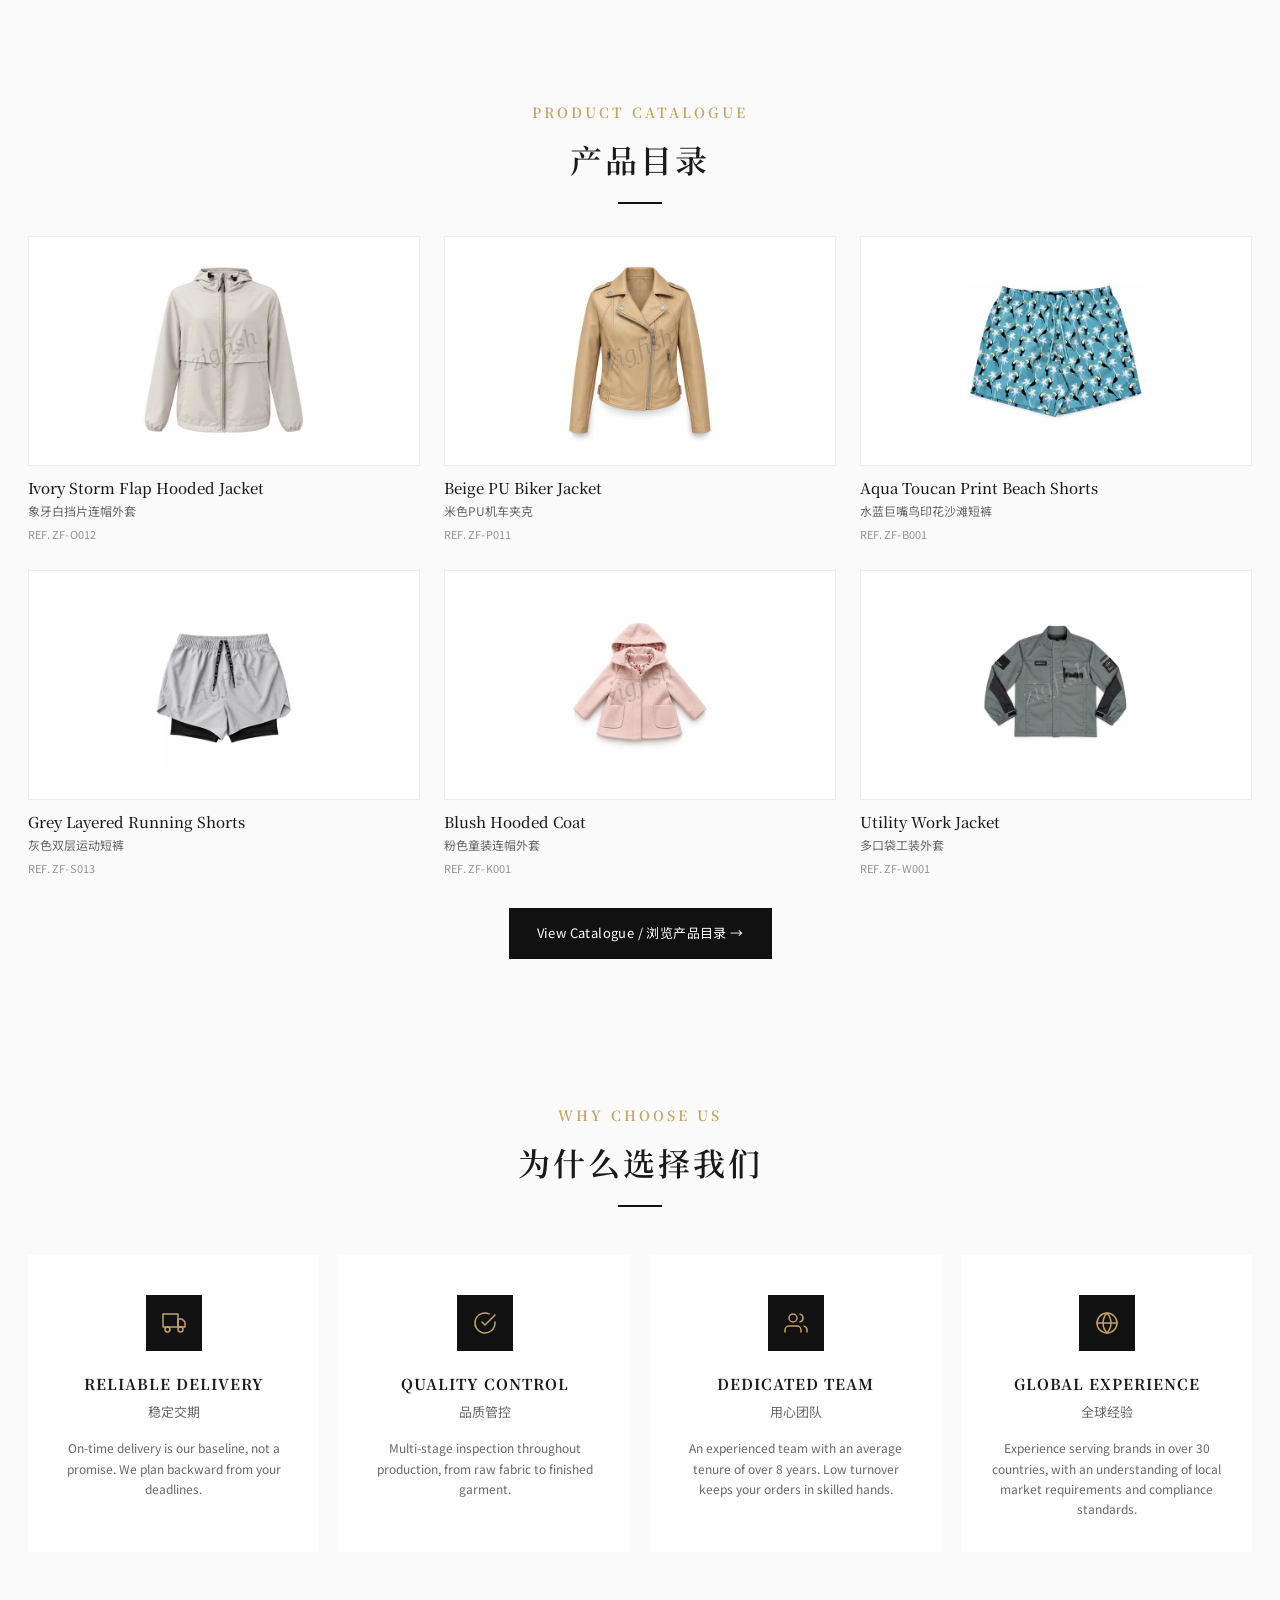
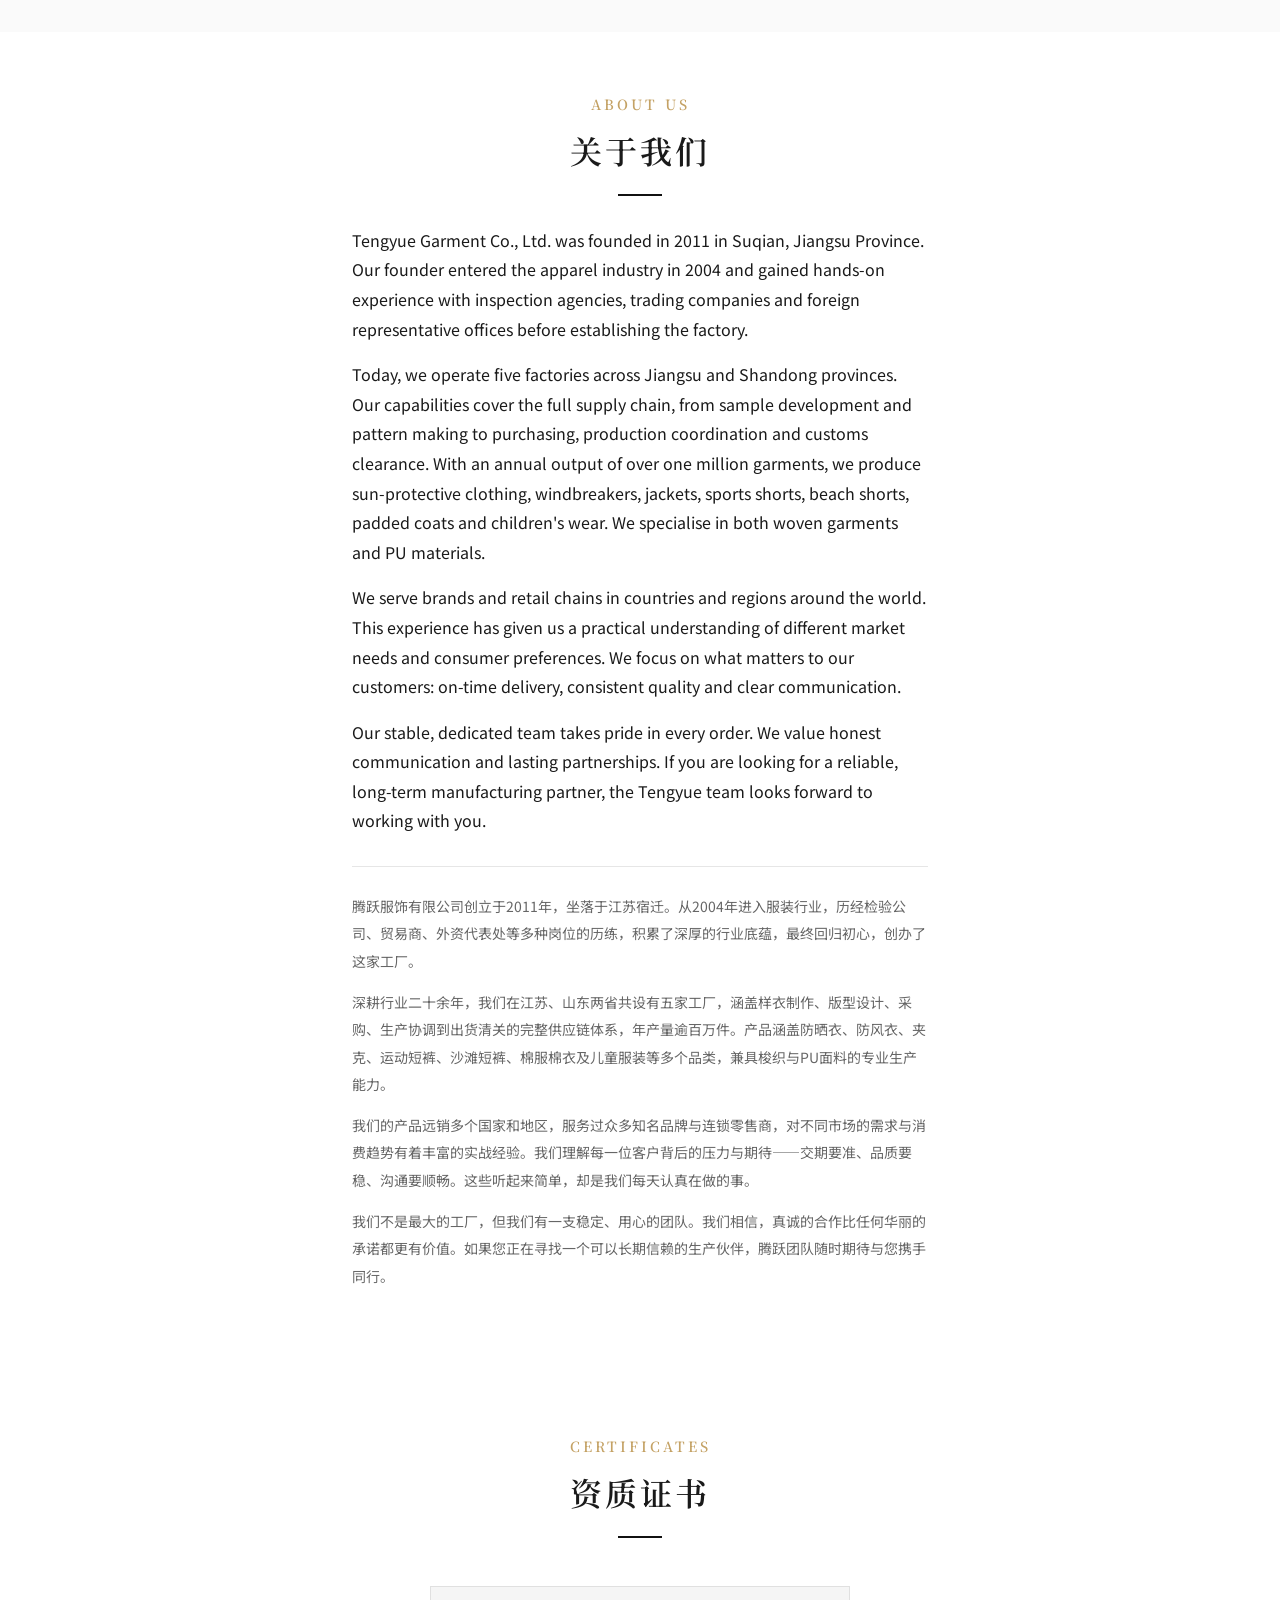
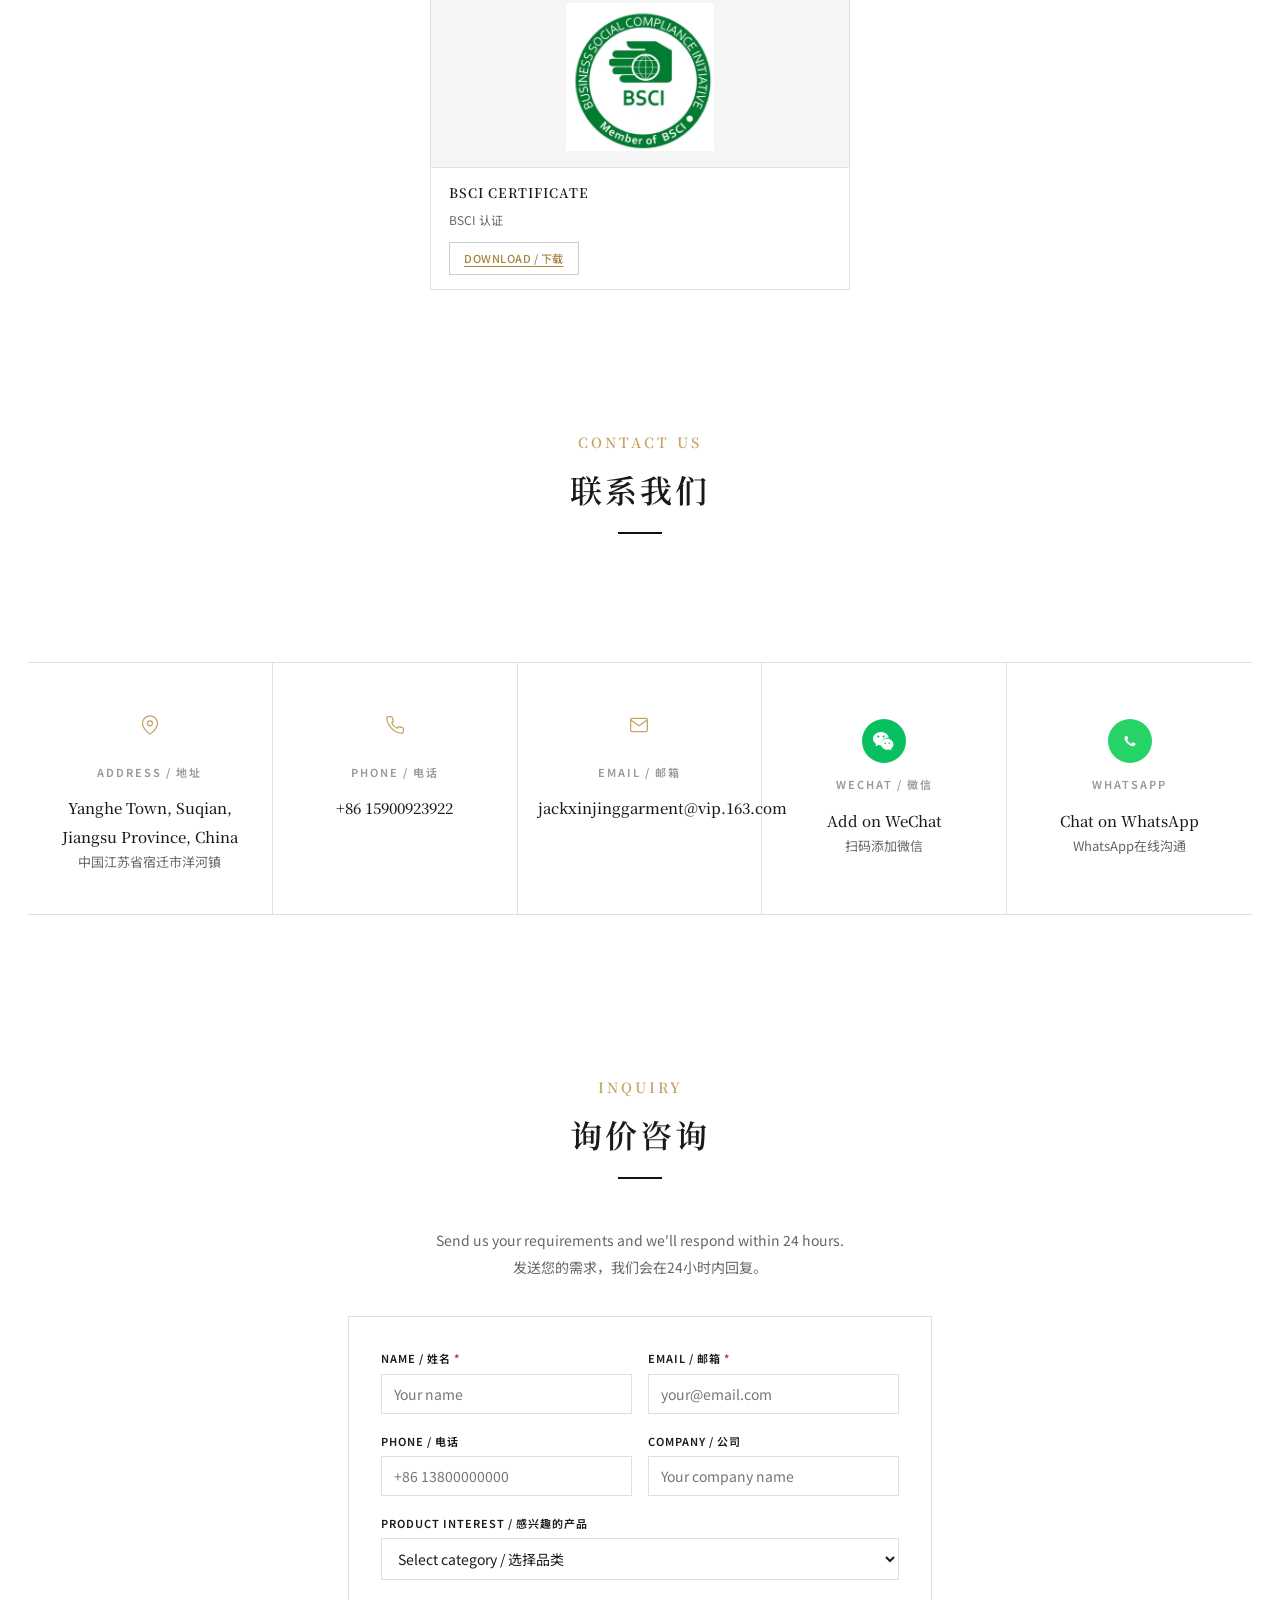
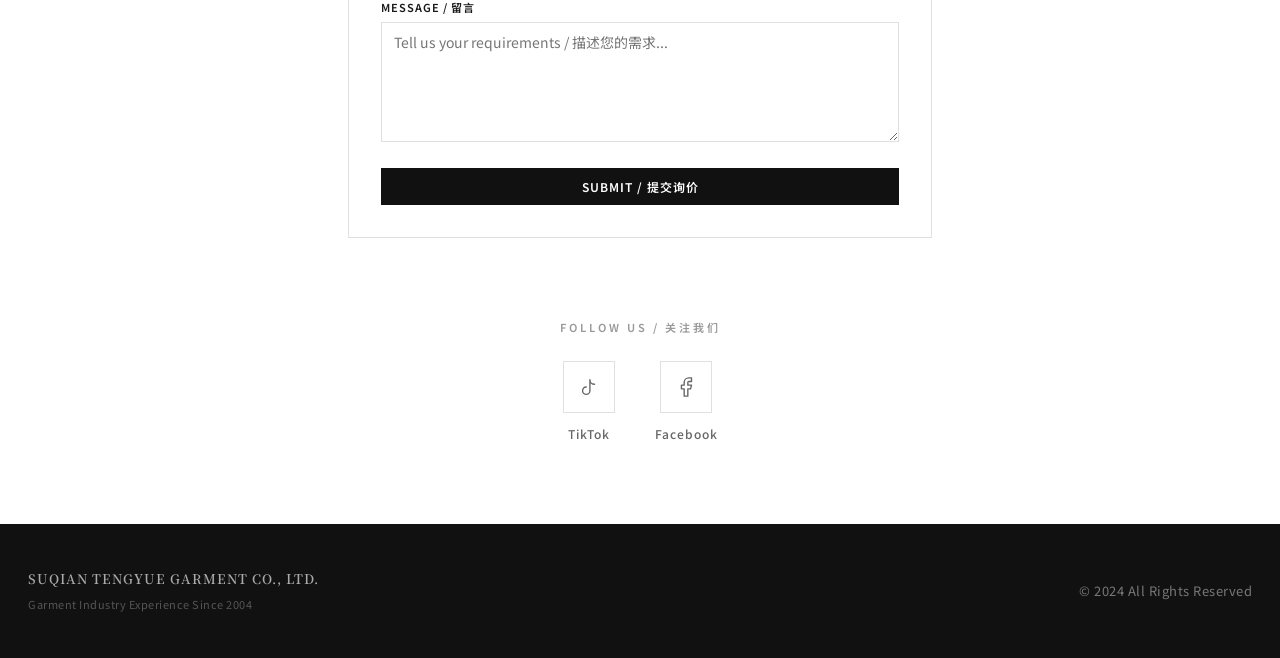
==== commit 9d920753: "Add watermarked garment catalogue and improve bilingual typography" ====
--- a/index.html
+++ b/index.html
@@ -1,15 +1,16 @@
 <!DOCTYPE html>
 <html lang="en">
 <head>
-  <!-- site-version: 3 -->
+  <!-- site-version: catalogue-20261023 -->
   <meta charset="UTF-8">
   <meta name="viewport" content="width=device-width, initial-scale=1.0">
-  <meta name="description" content="Professional garment manufacturer with 20+ years experience. OEM/ODM services for sun protection, jackets, workwear, kids wear, padded jackets, beach shorts, sports wear. BSCI certified factory in Jiangsu, China.">
+  <script src="js/preview-guard.js"></script>
+  <meta name="description" content="Professional garment manufacturer with over 20 years of industry experience. OEM/ODM services for sun-protective clothing, jackets, workwear, kidswear, padded jackets, beach shorts and sportswear. BSCI-certified factory in Jiangsu, China.">
   <meta name="keywords" content="garment factory, clothing manufacturer, OEM apparel, ODM clothing, sun protection wear, jackets, workwear, kids wear, padded jackets, beach shorts, sports wear, BSCI certified, China garment factory, Jiangsu manufacturer">
 
   <!-- Open Graph -->
   <meta property="og:title" content="Garment Factory - Professional Manufacturing">
-  <meta property="og:description" content="20+ years OEM/ODM garment manufacturer. BSCI certified. 5 factories, 1M+ annual output. Serving brands worldwide.">
+  <meta property="og:description" content="OEM/ODM garment manufacturing backed by over 20 years of industry experience. BSCI-certified. 5 factories and 1M+ garments produced annually. Serving brands worldwide.">
   <meta property="og:type" content="website">
   <meta property="og:url" content="https://zigfish-fashion.netlify.app">
   <meta property="og:image" content="https://zigfish-fashion.netlify.app/images/cover.png">
@@ -20,7 +21,7 @@
   <!-- Twitter Card -->
   <meta name="twitter:card" content="summary_large_image">
   <meta name="twitter:title" content="Garment Factory - Professional Manufacturing">
-  <meta name="twitter:description" content="20+ years OEM/ODM garment manufacturer. BSCI certified. 5 factories, 1M+ annual output. Serving brands worldwide.">
+  <meta name="twitter:description" content="OEM/ODM garment manufacturing backed by over 20 years of industry experience. BSCI-certified. 5 factories and 1M+ garments produced annually. Serving brands worldwide.">
   <meta name="twitter:image" content="https://zigfish-fashion.netlify.app/images/cover.png">
 
   <!-- Schema.org Structured Data -->
@@ -30,7 +31,7 @@
     "@type": "Organization",
     "name": "Garment Factory",
     "url": "https://zigfish-fashion.netlify.app",
-    "description": "Professional garment manufacturer with 20+ years experience. OEM/ODM services for worldwide brands.",
+    "description": "Professional garment manufacturer with over 20 years of industry experience. OEM/ODM services for brands worldwide.",
     "address": {
       "@type": "PostalAddress",
       "addressCountry": "CN"
@@ -49,6 +50,8 @@
   <link rel="preconnect" href="https://fonts.googleapis.com">
   <link rel="preconnect" href="https://fonts.gstatic.com" crossorigin>
   <link rel="stylesheet" href="css/style.css">
+  <link rel="stylesheet" href="css/catalogue.css?v=20261023">
+  <link rel="stylesheet" href="css/site-catalogue-integration.css?v=20261023">
 </head>
 <body>
 
@@ -66,13 +69,14 @@
         <ul class="nav-links" id="nav-links">
           <li><a href="#home" class="active">HOME</a></li>
           <li><a href="#products">PRODUCTS</a></li>
+          <li><a href="#catalogue">CATALOGUE</a></li>
           <li><a href="#why-us">WHY US</a></li>
           <li><a href="#about">ABOUT</a></li>
           <li><a href="#certificates">CERTIFICATES</a></li>
           <li><a href="#contact">CONTACT</a></li>
           <li><a href="#inquiry" class="nav-inquiry">INQUIRY</a></li>
         </ul>
-        <button class="mobile-menu-btn" id="mobile-menu-btn" aria-label="Menu">
+        <button class="mobile-menu-btn" id="mobile-menu-btn" type="button" aria-label="Open navigation / 打开导航" aria-controls="nav-links" aria-expanded="false">
           <span></span><span></span><span></span>
         </button>
       </nav>
@@ -87,7 +91,7 @@
       <span class="cn" id="hero-name-cn">服装工厂</span>
       <p class="tagline">Professional Garment Manufacturing</p>
       <div class="hero-cta">
-        <a href="#inquiry" class="btn btn-primary hero-btn-inquiry">Inquiry Now / 立即询价</a>
+        <a href="#inquiry" class="btn btn-primary hero-btn-inquiry">Request a Quote / 立即询价</a>
         <a href="#contact" class="btn btn-outline hero-btn-contact">Contact / 联系我们</a>
       </div>
     </div>
@@ -112,6 +116,19 @@
     </div>
   </section>
 
+  <!-- Selected garment catalogue: kept separate from the existing model gallery. -->
+  <section class="catalogue-featured-section" id="catalogue">
+    <div class="section-header">
+      <span class="en">Product Catalogue</span>
+      <span class="cn">产品目录</span>
+      <div class="divider"></div>
+    </div>
+    <div class="container">
+      <div id="catalogue-featured" aria-live="polite"></div>
+      <noscript><p><a href="catalogue.html">Browse our garment catalogue / 浏览产品目录</a></p></noscript>
+    </div>
+  </section>
+
   <!-- Why Us -->
   <section class="why-us-section" id="why-us">
     <div class="section-header">
@@ -125,17 +142,17 @@
   </section>
 
   <!-- About -->
-  <section id="about">
+  <section id="about" aria-labelledby="about-title">
     <div class="section-header">
       <span class="en">About Us</span>
-      <span class="cn">关于我们</span>
+      <h2 class="cn" id="about-title">关于我们</h2>
       <div class="divider"></div>
     </div>
     <div class="about-section">
       <div class="container">
         <div class="about-content">
-          <p class="en" id="about-text-en">Professional garment manufacturer with 20+ years of industry experience, serving brands across 30+ countries with reliable OEM/ODM services.</p>
-          <p class="cn" id="about-text-cn">拥有20多年行业经验的专业服装制造商，为30多个国家的品牌提供可靠的OEM/ODM服务。</p>
+          <div class="en about-copy" id="about-text-en" lang="en"><p>Professional garment manufacturer with 20+ years of industry experience, serving brands across 30+ countries with reliable OEM/ODM services.</p></div>
+          <div class="cn about-copy" id="about-text-cn" lang="zh-CN"><p>拥有20多年行业经验的专业服装制造商，为30多个国家的品牌提供可靠的OEM/ODM服务。</p></div>
         </div>
       </div>
     </div>
@@ -281,7 +298,7 @@
     <div class="container">
       <div class="footer-left">
         <span class="footer-brand" id="footer-name">GARMENT FACTORY</span>
-        <span class="footer-tagline">Professional Garment Manufacturing Since 2004</span>
+        <span class="footer-tagline">Garment Industry Experience Since 2004</span>
       </div>
       <div class="footer-right">
         <span>&copy; 2024 All Rights Reserved</span>
@@ -305,6 +322,8 @@
     </div>
   </div>
 
+  <!-- These quick links become a footer row on smaller screens. -->
+  <div class="social-float-dock" role="group" aria-label="Quick contact and navigation / 快捷联系与导航">
   <!-- WhatsApp Float -->
   <a class="whatsapp-float" id="whatsapp-float" href="#" target="_blank" rel="noopener" aria-label="WhatsApp">
     <svg width="24" height="24" viewBox="0 0 24 24" fill="white"><path d="M17.472 14.382c-.297-.149-1.758-.867-2.03-.967-.273-.099-.471-.148-.67.15-.197.297-.767.966-.94 1.164-.173.199-.347.223-.644.075-.297-.15-1.255-.463-2.39-1.475-.883-.788-1.48-1.761-1.653-2.059-.173-.297-.018-.458.13-.606.134-.133.298-.347.446-.52.149-.174.198-.298.298-.497.099-.198.05-.371-.025-.52-.075-.149-.669-1.612-.916-2.207-.242-.579-.487-.5-.669-.51-.173-.008-.371-.01-.57-.01-.198 0-.52.074-.792.372-.272.297-1.04 1.016-1.04 2.479 0 1.462 1.065 2.875 1.213 3.074.149.198 2.096 3.2 5.077 4.487.709.306 1.262.489 1.694.625.712.227 1.36.195 1.871.118.571-.085 1.758-.719 2.006-1.413.248-.694.248-1.289.173-1.413-.074-.124-.272-.198-.57-.347m-5.421 7.403h-.004a9.87 9.87 0 0 1-5.031-1.378l-.361-.214-3.741.982.998-3.648-.235-.374a9.86 9.86 0 0 1-1.51-5.26c.001-5.45 4.436-9.884 9.888-9.884 2.64 0 5.122 1.03 6.988 2.898a9.825 9.825 0 0 1 2.893 6.994c-.003 5.45-4.437 9.884-9.885 9.884m8.413-18.297A11.815 11.815 0 0 0 12.05 0C5.495 0 .16 5.335.157 11.892c0 2.096.547 4.142 1.588 5.945L.057 24l6.305-1.654a11.882 11.882 0 0 0 5.683 1.448h.005c6.554 0 11.89-5.335 11.893-11.893a11.821 11.821 0 0 0-3.48-8.413z"/></svg>
@@ -319,6 +338,13 @@
   <a class="social-float facebook-float" id="facebook-float" href="https://www.facebook.com/share/18oQTdZpcT/" target="_blank" rel="noopener" aria-label="Facebook">
     <svg width="20" height="20" viewBox="0 0 24 24" fill="white"><path d="M18 2h-3a5 5 0 0 0-5 5v3H7v4h3v8h4v-8h3l1-4h-4V7a1 1 0 0 1 1-1h3z"/></svg>
   </a>
+
+  <button class="back-to-top" id="back-to-top" type="button" aria-label="Back to top / 返回顶部">
+    <svg width="18" height="18" viewBox="0 0 24 24" fill="none" stroke="currentColor" stroke-width="2" stroke-linecap="round" stroke-linejoin="round">
+      <polyline points="18 15 12 9 6 15"/>
+    </svg>
+  </button>
+  </div>
 
   <!-- Detail Modal (Stats & Advantages) -->
   <div class="modal-overlay detail-overlay" id="detail-modal">
@@ -368,15 +394,9 @@
     </div>
   </div>
 
-  <!-- Back to Top -->
-  <button class="back-to-top" id="back-to-top" aria-label="Back to top">
-    <svg width="18" height="18" viewBox="0 0 24 24" fill="none" stroke="currentColor" stroke-width="2" stroke-linecap="round" stroke-linejoin="round">
-      <polyline points="18 15 12 9 6 15"/>
-    </svg>
-  </button>
-
-  <script src="js/data-inline.js"></script>
+  <script src="js/data-inline.js?v=20261023"></script>
   <script src="js/data-public.js"></script>
-  <script src="js/main.js"></script>
+  <script src="js/main.js?v=20261023"></script>
+  <script src="js/catalogue.js?v=20261023"></script>
 </body>
 </html>
--- a/css/catalogue.css
+++ b/css/catalogue.css
@@ -0,0 +1,133 @@
+/* Independent catalogue styles; existing product galleries retain their styles. */
+.zf-catalogue-page { background: #fff; }
+.zf-catalogue-page .site-header .container { gap: 20px; }
+.zf-catalogue-page .header-logo { min-width: 0; }
+.zf-catalogue-page .nav-links { gap: 23px; }
+.zf-catalogue-page .nav-links a { font-size: 12px; letter-spacing: 1px; }
+.zf-catalogue-page .header-logo .logo-text .en { font-size: 13px; letter-spacing: .7px; }
+.zf-catalogue-main { padding: 103px 0 66px; min-height: 65vh; }
+.zf-catalogue-back { display: inline-block; color: #666; font-size: 12px; margin-bottom: 27px; }
+.zf-catalogue-back:hover { color: #1a1a1a; }
+.zf-catalogue-heading { margin: 0 auto 13px; }
+.zf-catalogue-heading h1 { margin: 0; }
+.zf-catalogue-intro { text-align: center; color: #666; font-size: 14px; margin: 0 auto 29px; }
+.zf-catalogue-intro span { display: block; font-size: 12px; margin-top: 3px; }
+.zf-catalogue-skip { position: fixed; top: -80px; left: 16px; z-index: 1100; padding: 10px 15px; background: #111; color: #fff; }
+.zf-catalogue-skip:focus { top: 8px; }
+.zf-catalogue-browser { scroll-margin-top: 90px; }
+.zf-catalogue-filters { display: flex; flex-wrap: wrap; align-items: center; justify-content: center; gap: 9px 25px; margin: 0 0 24px; }
+.zf-catalogue-filter { color: #666; border-bottom: 1px solid transparent; padding: 9px 0; line-height: 1.4; min-height: 42px; font-size: 13px; }
+.zf-catalogue-filter .zf-cn { display: block; font-size: 11px; color: #888; margin-top: 2px; }
+.zf-catalogue-filter[aria-pressed="true"] { border-bottom-color: #c4a265; color: #111; }
+.zf-catalogue-filter[aria-pressed="true"] .zf-cn { color: #666; }
+.zf-catalogue-filter:hover { color: #111; }
+.zf-catalogue-select-wrap { display: none; }
+.zf-catalogue-toolbar { display: flex; justify-content: space-between; align-items: center; gap: 14px; margin: 0 0 18px; color: #666; }
+.zf-catalogue-results { margin: 0; font-size: 12px; font-weight: 400; }
+.zf-catalogue-compact-page { font-size: 12px; white-space: nowrap; }
+.zf-catalogue-grid { display: grid; grid-template-columns: repeat(4, minmax(0, 1fr)); gap: 26px 22px; }
+.zf-catalogue-card { display: block; min-width: 0; width: 100%; border: 0; border-radius: 0; padding: 0; background: transparent; color: #1a1a1a; text-align: left; text-decoration: none; font-family: var(--font-body, Arial, sans-serif); }
+.zf-catalogue-card:focus-visible { outline: 2px solid #a8853e; outline-offset: 5px; }
+.zf-catalogue-card-photo { display: block; aspect-ratio: 1.1; background: #fff; border: 1px solid #ededed; overflow: hidden; }
+.zf-catalogue-card-photo img { display: block; width: 100%; height: 100%; padding: 13px; object-fit: contain; object-position: center; }
+.zf-catalogue-card:hover .zf-catalogue-card-photo { border-color: #c4a265; }
+.zf-catalogue-card-name { display: block; font-family: var(--font-heading, Georgia, serif); font-size: 15px; line-height: 1.45; font-weight: 500; margin: 11px 0 3px; }
+.zf-catalogue-card-cn { display: block; font-size: 12px; line-height: 1.5; color: #666; }
+.zf-catalogue-card-ref { display: block; color: #929292; font-size: 11px; margin-top: 5px; letter-spacing: .2px; }
+.zf-catalogue-pagination { display: flex; justify-content: center; align-items: center; gap: 10px; flex-wrap: wrap; margin-top: 31px; min-height: 44px; }
+.zf-catalogue-page-button, .zf-catalogue-retry { min-height: 42px; padding: 9px 15px; border: 1px solid #ddd; background: #fff; color: #333; font-size: 12px; line-height: 1.4; }
+.zf-catalogue-page-button:hover:not(:disabled), .zf-catalogue-retry:hover { border-color: #c4a265; }
+.zf-catalogue-page-button:disabled { color: #bbb; cursor: default; }
+.zf-catalogue-page-indicator { color: #666; font-size: 12px; min-width: 54px; text-align: center; }
+.zf-catalogue-message { text-align: center; color: #666; padding: 50px 12px; font-size: 14px; }
+.zf-catalogue-message .zf-catalogue-retry { display: block; margin: 17px auto 0; }
+.zf-catalogue-featured-grid { display: grid; grid-template-columns: repeat(3, minmax(0, 1fr)); gap: 26px 24px; }
+.zf-catalogue-featured-grid .zf-catalogue-card-photo { aspect-ratio: 1.3; }
+.zf-catalogue-featured-footer { margin-top: 30px; text-align: center; }
+.zf-catalogue-all-link { display: inline-block; padding: 13px 27px; background: #111; border: 1px solid #111; color: #fff; font-size: 13px; letter-spacing: .4px; }
+.zf-catalogue-all-link:hover { background: #333; }
+.zf-catalogue-dialog { border: 1px solid #e8e8e8; padding: 0; background: #fff; color: #1a1a1a; width: min(1100px, calc(100vw - 40px)); height: min(760px, calc(100vh - 40px)); height: min(760px, calc(100dvh - 40px)); max-width: none; max-height: none; margin: auto; overflow: hidden; box-shadow: 0 18px 75px rgba(0, 0, 0, .2); }
+.zf-catalogue-dialog::backdrop { background: rgba(12, 12, 12, .72); }
+.zf-catalogue-dialog:not([open]) { display: none; }
+.zf-catalogue-dialog[open] { display: grid; grid-template-columns: minmax(0, 1fr) 302px; grid-template-rows: minmax(0, 1fr); }
+.zf-catalogue-dialog-photo { min-width: 0; min-height: 0; position: relative; background: #fff; display: flex; align-items: center; justify-content: center; padding: 22px; touch-action: pan-y; }
+.zf-catalogue-dialog-photo img { width: 100%; height: 100%; object-fit: contain; object-position: center; min-height: 0; }
+.zf-catalogue-dialog-photo[data-loading="true"]::after { content: "Loading / 加载中…"; position: absolute; left: 50%; top: 50%; transform: translate(-50%, -50%); padding: 5px 11px; background: rgba(255,255,255,.9); color: #666; font-size: 12px; }
+.zf-catalogue-dialog-info { position: relative; min-width: 0; min-height: 0; display: flex; flex-direction: column; justify-content: center; border-left: 1px solid #eee; padding: 58px 25px 25px; }
+.zf-catalogue-dialog-close { position: absolute; top: 10px; right: 10px; width: 42px; height: 42px; border: 0; background: #fff; color: #111; font: 30px/1 Arial, sans-serif; z-index: 2; }
+.zf-catalogue-dialog-title { font-family: var(--font-heading, Georgia, serif); font-size: 24px; font-weight: 500; line-height: 1.35; margin: 0 0 10px; overflow-wrap: anywhere; }
+.zf-catalogue-dialog-cn { color: #666; font-size: 14px; margin-bottom: 14px; }
+.zf-catalogue-dialog-reference { font-size: 12px; color: #666; margin: 0 0 23px; line-height: 1.65; }
+.zf-catalogue-dialog-reference small { display: block; color: #999; font-size: 11px; }
+.zf-catalogue-views { display: flex; justify-content: space-between; align-items: center; gap: 6px; border-top: 1px solid #eee; border-bottom: 1px solid #eee; padding: 12px 0; margin-top: 6px; }
+.zf-catalogue-view-button { display: inline-flex; justify-content: center; align-items: center; width: 39px; min-height: 40px; color: #333; border: 1px solid #ddd; background: #fff; font: 23px/1 Arial, sans-serif; }
+.zf-catalogue-view-button:disabled { color: #ccc; cursor: default; }
+.zf-catalogue-view-count { color: #666; text-align: center; font-size: 11px; }
+.zf-catalogue-view-count span { display: block; }
+.zf-catalogue-view-count strong { font-size: 13px; font-weight: 400; color: #333; }
+.zf-catalogue-product-nav { display: flex; flex-wrap: wrap; justify-content: space-between; gap: 10px; margin-top: 21px; }
+.zf-catalogue-product-nav button { color: #555; border: 0; background: none; min-height: 42px; font-size: 11px; padding: 5px 0; }
+.zf-catalogue-product-nav button:disabled { color: #ccc; cursor: default; }
+.zf-catalogue-dialog-contact { color: #333; border-bottom: 1px solid #c4a265; align-self: flex-start; font-size: 12px; margin-top: 16px; padding-bottom: 3px; }
+@media (max-width: 1180px) and (min-width: 769px) {
+  .zf-catalogue-page .header-logo .logo-text { display: none; }
+}
+@media (max-width: 1024px) {
+  .zf-catalogue-grid { grid-template-columns: repeat(3, minmax(0, 1fr)); }
+  .zf-catalogue-dialog[open] { grid-template-columns: minmax(0, 1fr) 270px; }
+  .zf-catalogue-dialog-info { padding-left: 20px; padding-right: 20px; }
+}
+@media (max-width: 768px) {
+  .zf-catalogue-page .header-logo .logo-text .en { font-size: 10px; letter-spacing: .2px; }
+  .zf-catalogue-page .header-logo .logo-text .cn { font-size: 10px; }
+  .zf-catalogue-page .nav-links { gap: 0; }
+  .zf-catalogue-main { padding-top: 87px; padding-bottom: 45px; }
+  .zf-catalogue-back { margin-bottom: 22px; }
+  .zf-catalogue-filters { gap: 7px 17px; }
+  .zf-catalogue-featured-grid { gap: 20px 16px; }
+  .zf-catalogue-card-name { font-size: 14px; }
+  .zf-catalogue-dialog { width: calc(100vw - 24px); height: calc(100vh - 24px); height: calc(100dvh - 24px); max-height: 860px; }
+  .zf-catalogue-dialog[open] { grid-template-columns: minmax(0, 1fr); grid-template-rows: minmax(0, 1fr) auto; }
+  .zf-catalogue-dialog-photo { padding: 16px 24px 0; }
+  .zf-catalogue-dialog-info { border-left: 0; border-top: 1px solid #eee; padding: 14px 18px 16px; display: grid; grid-template-columns: minmax(0, 1fr) auto; gap: 0 18px; }
+  .zf-catalogue-dialog-title { font-size: 18px; margin-bottom: 4px; padding-right: 5px; }
+  .zf-catalogue-dialog-cn { font-size: 12px; margin-bottom: 6px; }
+  .zf-catalogue-dialog-reference { font-size: 11px; margin-bottom: 0; }
+  .zf-catalogue-dialog-reference small { font-size: 11px; }
+  .zf-catalogue-views { grid-column: 2; grid-row: 1 / span 3; width: 132px; padding: 5px 0; border: 0; margin: 0; }
+  .zf-catalogue-view-button { width: 33px; min-height: 40px; }
+  .zf-catalogue-product-nav { grid-column: 1 / -1; margin-top: 9px; border-top: 1px solid #eee; }
+  .zf-catalogue-dialog-contact { display: none; }
+  .zf-catalogue-dialog-close { position: fixed; top: 22px; right: 22px; box-shadow: 0 1px 7px rgba(0,0,0,.08); }
+}
+@media (max-width: 640px) {
+  .zf-catalogue-grid, .zf-catalogue-featured-grid { grid-template-columns: repeat(2, minmax(0, 1fr)); gap: 23px 14px; }
+  .zf-catalogue-filters { display: none; }
+  .zf-catalogue-select-wrap { display: block; margin-bottom: 18px; }
+  .zf-catalogue-select-wrap label { display: block; font-size: 12px; color: #666; margin-bottom: 6px; }
+  .zf-catalogue-select { font-family: inherit; font-size: 16px; width: 100%; min-height: 46px; border: 1px solid #ddd; border-radius: 0; background: #fff; color: #333; padding: 9px 12px; }
+  .zf-catalogue-card-photo { aspect-ratio: 1; }
+  .zf-catalogue-card-photo img { padding: 8px; }
+  .zf-catalogue-card-name { font-size: 13px; margin-top: 9px; }
+  .zf-catalogue-card-cn { font-size: 11px; }
+  .zf-catalogue-card-ref { font-size: 11px; }
+  .zf-catalogue-featured-grid .zf-catalogue-card-photo { aspect-ratio: 1.1; }
+  .zf-catalogue-results, .zf-catalogue-compact-page { font-size: 11px; }
+  .zf-catalogue-pagination { gap: 8px; margin-top: 25px; }
+  .zf-catalogue-page-button { padding: 9px 13px; }
+  .zf-catalogue-intro { font-size: 12px; }
+}
+@media (max-width: 400px) {
+  .zf-catalogue-dialog-info { grid-template-columns: minmax(0, 1fr) 118px; gap: 0 9px; padding: 12px 13px; }
+  .zf-catalogue-dialog-title { font-size: 15px; }
+  .zf-catalogue-views { width: 118px; }
+}
+@media (max-height: 520px) and (min-width: 600px) and (max-width: 768px) {
+  .zf-catalogue-dialog[open] { grid-template-columns: minmax(0, 1fr) 260px; grid-template-rows: minmax(0, 1fr); }
+  .zf-catalogue-dialog-info { display: flex; border-left: 1px solid #eee; border-top: 0; padding: 40px 18px 12px; }
+  .zf-catalogue-views { width: 100%; margin-top: 10px; }
+  .zf-catalogue-product-nav { width: 100%; margin-top: 8px; }
+}
+@media (prefers-reduced-motion: reduce) {
+  .zf-catalogue-page *, .zf-catalogue-dialog *, .zf-catalogue-card * { scroll-behavior: auto; transition: none; }
+}
--- a/css/site-catalogue-integration.css
+++ b/css/site-catalogue-integration.css
@@ -0,0 +1,100 @@
+/* Shared small adjustments for the additional catalogue navigation item. */
+.site-header .container { gap: 24px; }
+.header-logo { flex-shrink: 0; }
+.header-logo .logo-text .en { font-size: 14px; letter-spacing: .6px; }
+.nav-links { gap: 20px; }
+.nav-links a { font-size: 12px; letter-spacing: 1px; }
+.catalogue-featured-section { background: #fafafa; padding-bottom: 64px; scroll-margin-top: 88px; }
+.catalogue-featured-section .section-header { padding-top: 48px; padding-bottom: 32px; }
+.zf-catalogue-page .zf-catalogue-main { padding-top: 94px; padding-bottom: 38px; }
+.zf-catalogue-page .zf-catalogue-back { margin-bottom: 8px; }
+.zf-catalogue-page .zf-catalogue-heading { padding: 8px 0 16px; margin-bottom: 9px; }
+.zf-catalogue-page .zf-catalogue-heading .en { margin-bottom: 8px; }
+.zf-catalogue-page .zf-catalogue-heading .cn { font-size: 28px; }
+.zf-catalogue-page .zf-catalogue-heading .divider { margin-top: 13px; }
+.zf-catalogue-page .zf-catalogue-intro { display: none; }
+.zf-catalogue-page .zf-catalogue-filters { margin-bottom: 15px; }
+.zf-catalogue-grid .zf-catalogue-card-photo { height: 210px; aspect-ratio: auto; }
+.zf-catalogue-featured-grid .zf-catalogue-card-photo { height: 230px; aspect-ratio: auto; }
+
+/* Company copy follows its original paragraphs, with a comfortable reading width. */
+#about { scroll-margin-top: calc(var(--header-height, 68px) + 18px); }
+#about .section-header { padding: 60px 0 30px; }
+#about .about-section { padding: 0 0 64px; }
+#about .about-section .container { max-width: 880px; }
+#about .about-content { display: block; max-width: 72ch; margin: 0 auto; text-align: left; letter-spacing: normal; }
+#about .about-content .en { font-size: 16px; line-height: 1.85; color: #1a1a1a; font-weight: 400; }
+#about .about-content .cn { margin-top: 30px; padding-top: 26px; border-top: 1px solid #e6e6e6; font-size: 14px; line-height: 1.95; color: #666; }
+#about .about-copy { min-width: 0; overflow-wrap: anywhere; white-space: normal; }
+#about .about-copy p { margin: 0; }
+#about .about-copy p + p { margin-top: 1em; }
+.social-float-dock { display: contents; }
+
+/* Keep contact links usable without laying floating buttons over mobile text. */
+@media (max-width: 1024px) {
+  .social-float-dock { display: flex; align-items: center; justify-content: center; flex-wrap: wrap; gap: 14px; padding: 0 24px calc(24px + env(safe-area-inset-bottom, 0px)); background: #111; }
+  .social-float-dock .whatsapp-float,
+  .social-float-dock .social-float,
+  .social-float-dock .back-to-top { position: static; display: inline-flex; flex-shrink: 0; width: 44px; height: 44px; min-width: 44px; margin: 0; opacity: 1; pointer-events: auto; box-shadow: none; }
+  .social-float-dock .back-to-top { border: 1px solid #444; }
+}
+
+@media (max-width: 1180px) {
+  .mobile-menu-btn { display: flex; min-width: 44px; min-height: 44px; align-items: center; justify-content: center; }
+  .nav-links { display: none; position: absolute; top: var(--header-height); left: 0; right: 0; background: #fff; padding: 16px 24px 24px; border-bottom: 1px solid #e4e4e4; flex-direction: column; align-items: center; gap: 0; }
+  .nav-links.open { display: flex; }
+  .nav-links { max-height: calc(100vh - var(--header-height)); max-height: calc(100dvh - var(--header-height)); overflow-y: auto; overscroll-behavior: contain; }
+  .nav-links a { display: flex; align-items: center; justify-content: center; min-height: 44px; font-size: 13px; }
+  .nav-links a::after { bottom: 5px; }
+}
+@media (max-width: 680px) {
+  .site-header .container { gap: 10px; }
+  .header-logo { min-width: 0; flex-shrink: 1; gap: 9px; }
+  .header-logo img { max-width: 114px; height: auto; max-height: 35px; }
+  .header-logo .logo-text { min-width: 0; }
+  .header-logo .logo-text .en { font-size: 10px; letter-spacing: 0; max-width: 190px; }
+  .header-logo .logo-text .cn { font-size: 10px; }
+  .site-header nav { flex-shrink: 0; }
+  .catalogue-featured-section { padding-bottom: 42px; }
+  .zf-catalogue-page .zf-catalogue-main { padding-top: 78px; }
+  .zf-catalogue-page .zf-catalogue-back { display: none; }
+  .zf-catalogue-page .zf-catalogue-heading { padding: 5px 0 12px; margin-bottom: 11px; }
+  .zf-catalogue-page .zf-catalogue-heading .cn { font-size: 25px; }
+  .zf-catalogue-grid .zf-catalogue-card-photo,
+  .zf-catalogue-featured-grid .zf-catalogue-card-photo { height: 150px; aspect-ratio: auto; }
+  #about .section-header { padding: 46px 0 25px; }
+  #about .about-section { padding-bottom: 46px; }
+  #about .about-section .container { padding-left: 24px; padding-right: 24px; }
+  #about .about-content .en { font-size: 15px; line-height: 1.85; }
+  #about .about-content .cn { font-size: 14px; line-height: 1.95; margin-top: 27px; padding-top: 23px; }
+}
+
+/* A short viewport needs the same controls without a scrolling image wall. */
+@media (max-height: 520px) and (min-width: 600px) {
+  .zf-catalogue-dialog[open] { grid-template-columns: minmax(0, 1fr) 280px; grid-template-rows: minmax(0, 1fr); }
+  .zf-catalogue-dialog-photo { padding: 12px; }
+  .zf-catalogue-dialog-info { display: flex; justify-content: center; border-top: 0; border-left: 1px solid #eee; padding: 36px 18px 10px; }
+  .zf-catalogue-dialog-title { font-size: 17px; line-height: 1.2; margin-bottom: 4px; }
+  .zf-catalogue-dialog-cn { font-size: 11px; line-height: 1.4; margin-bottom: 4px; }
+  .zf-catalogue-dialog-reference { font-size: 11px; line-height: 1.4; margin-bottom: 4px; }
+  .zf-catalogue-dialog-reference small { display: none; }
+  .zf-catalogue-views { width: 100%; border: 0; margin-top: 4px; padding: 0; }
+  .zf-catalogue-view-button { min-height: 42px; }
+  .zf-catalogue-product-nav { width: 100%; flex-wrap: nowrap; gap: 7px; margin-top: 4px; }
+  .zf-catalogue-product-nav button { font-size: 11px; line-height: 1.25; min-height: 42px; }
+  .zf-catalogue-dialog-contact { display: none; }
+}
+
+/* Small portrait phones keep a full-width image above compact controls. */
+@media (max-height: 600px) and (max-width: 599px) {
+  .zf-catalogue-dialog[open] { grid-template-columns: minmax(0, 1fr); grid-template-rows: minmax(110px, 1fr) auto; }
+  .zf-catalogue-dialog-photo { padding: 12px 22px 0; }
+  .zf-catalogue-dialog-info { display: block; padding: 10px 12px; }
+  .zf-catalogue-dialog-title { font-size: 15px; line-height: 1.25; margin-bottom: 3px; }
+  .zf-catalogue-dialog-cn { font-size: 11px; line-height: 1.4; margin-bottom: 3px; }
+  .zf-catalogue-dialog-reference { font-size: 11px; line-height: 1.4; margin-bottom: 4px; }
+  .zf-catalogue-dialog-reference small { display: none; }
+  .zf-catalogue-views { width: 100%; margin: 0; padding: 0; justify-content: center; gap: 18px; }
+  .zf-catalogue-product-nav { width: 100%; margin-top: 4px; gap: 5px; flex-wrap: nowrap; }
+  .zf-catalogue-product-nav button { font-size: 10px; min-height: 42px; line-height: 1.3; }
+}
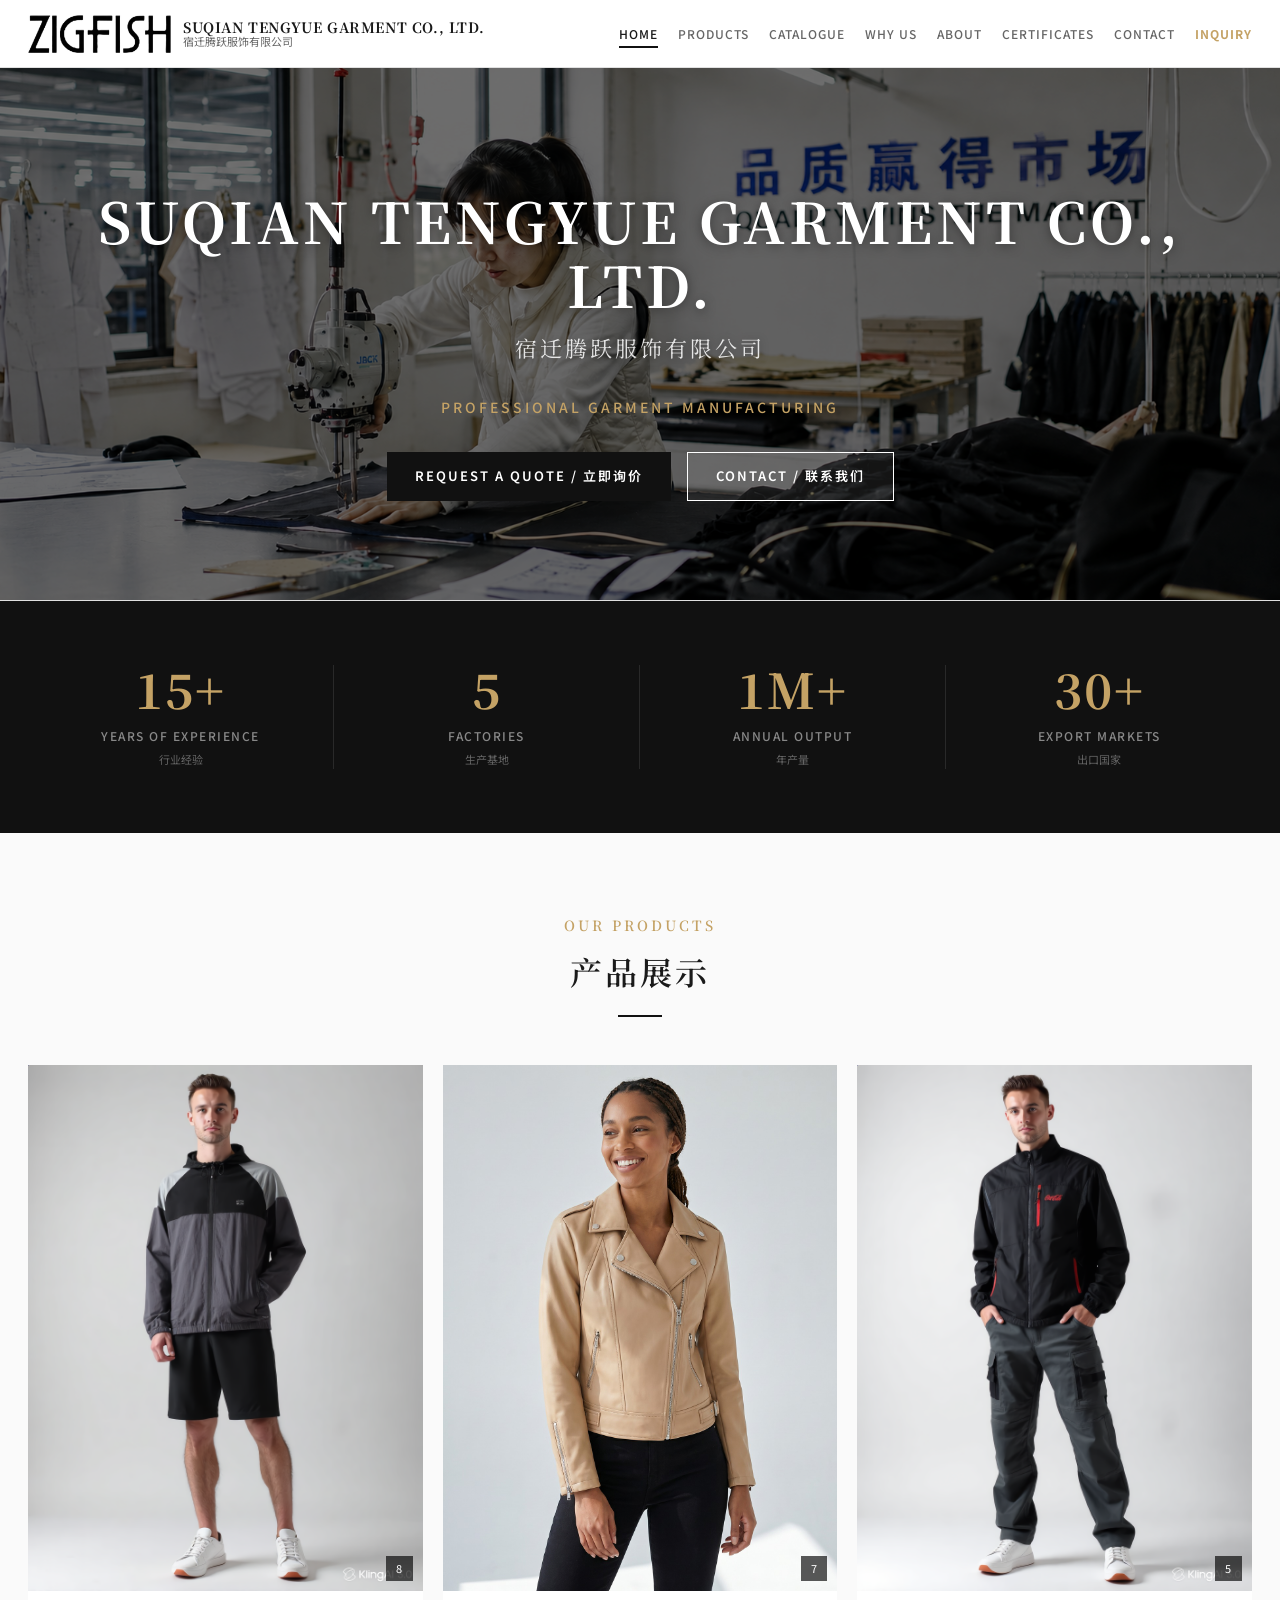
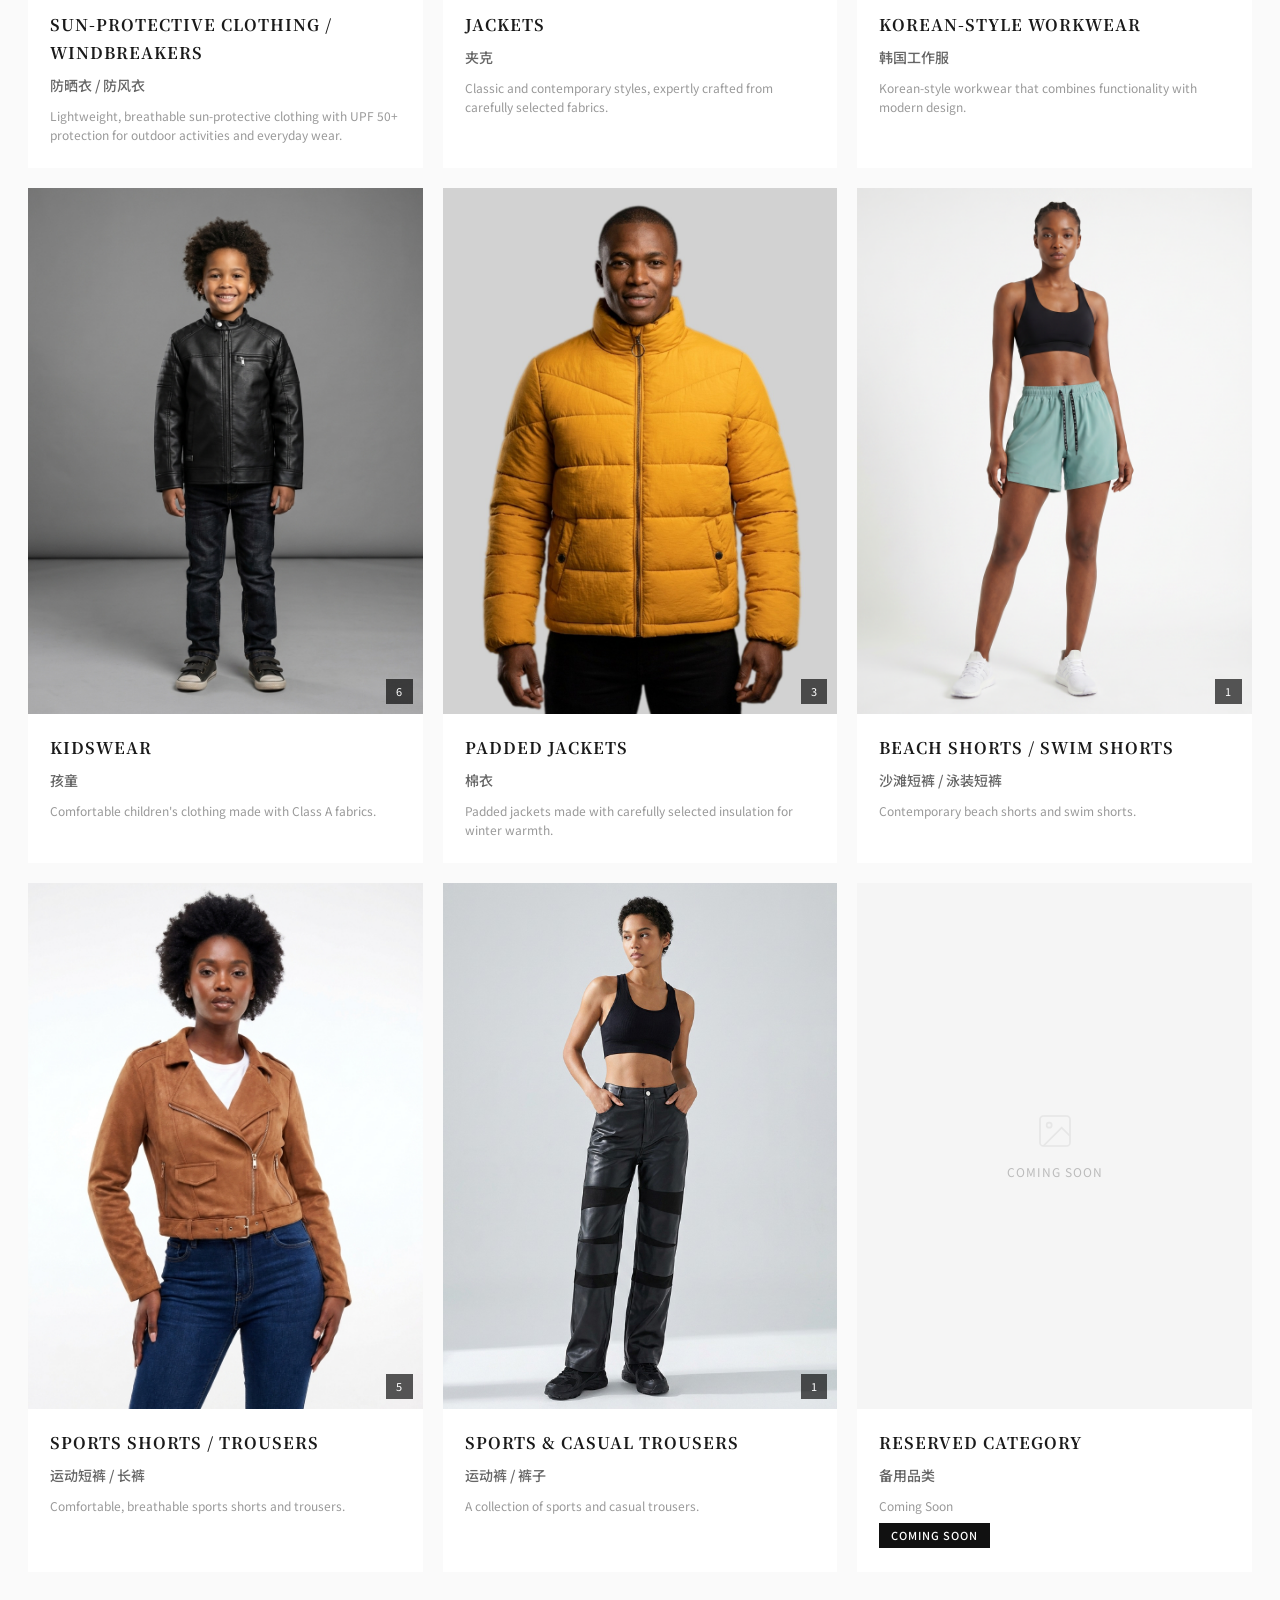
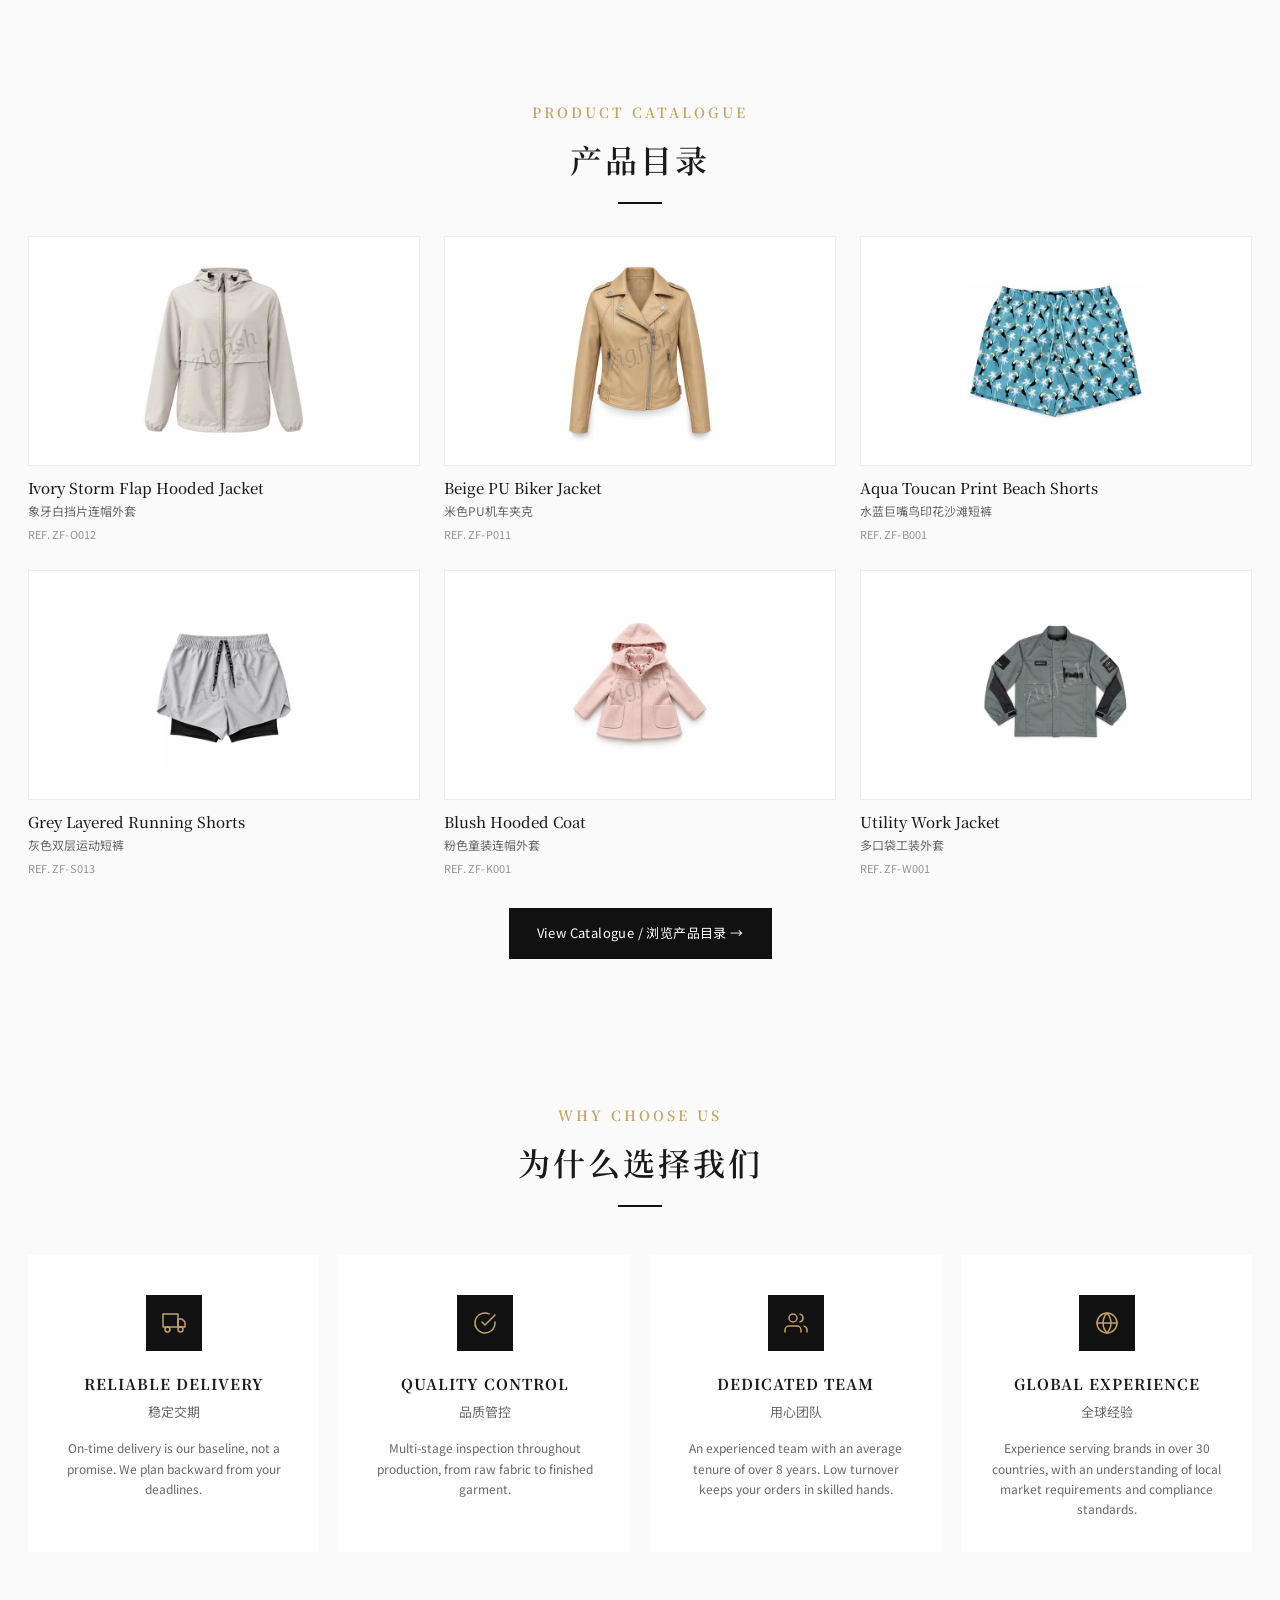
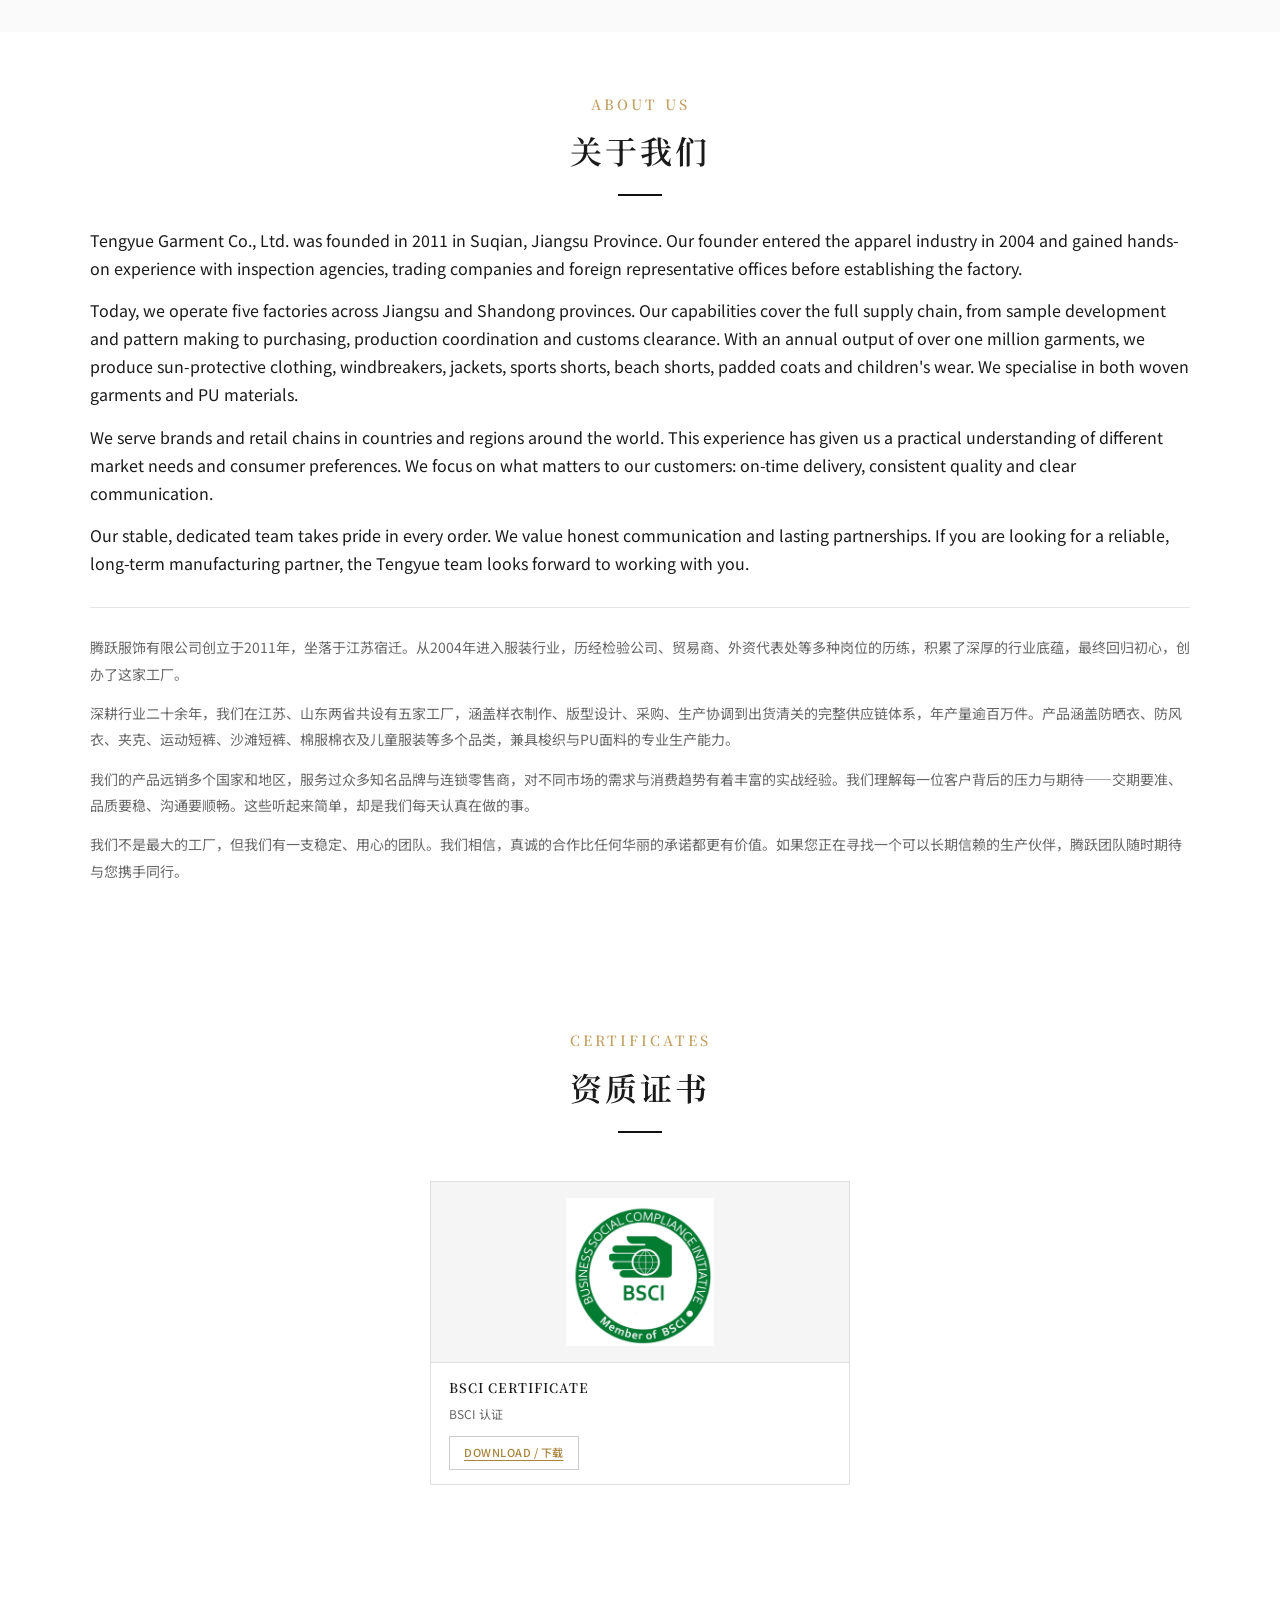
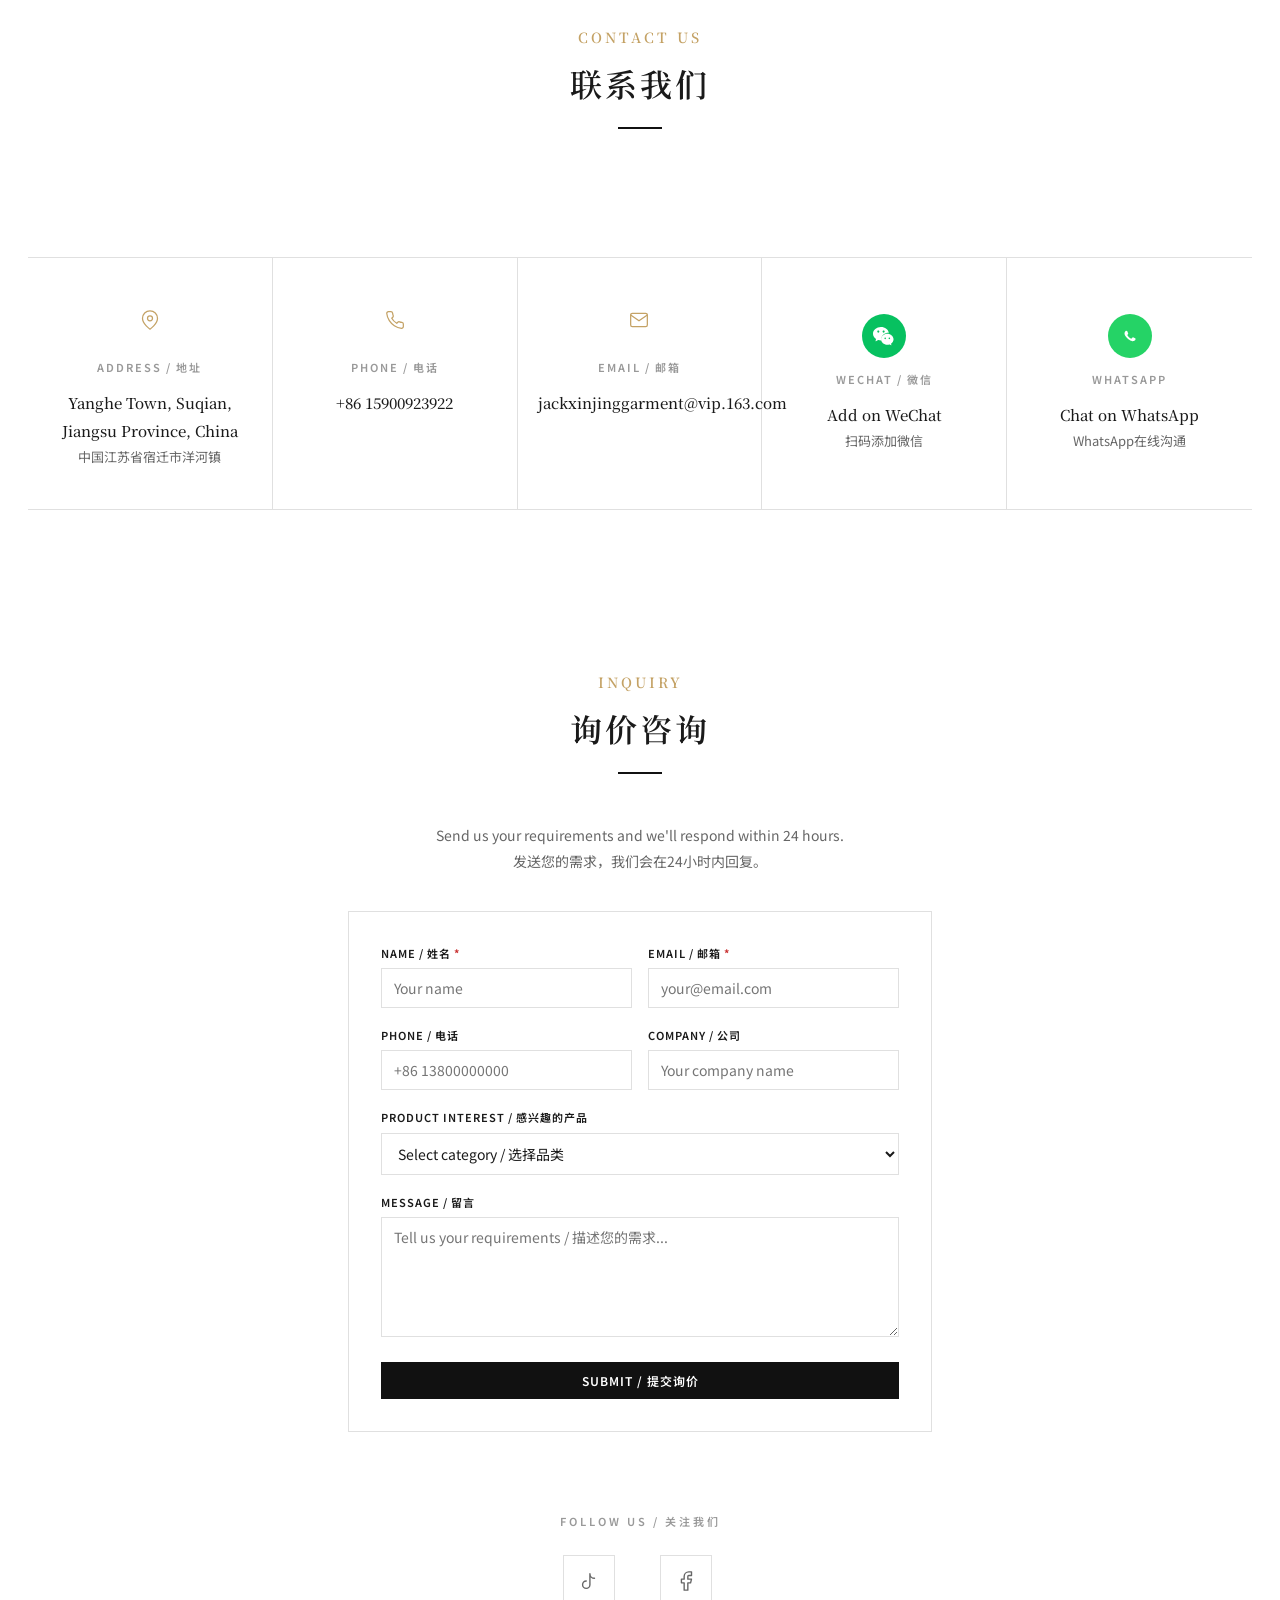
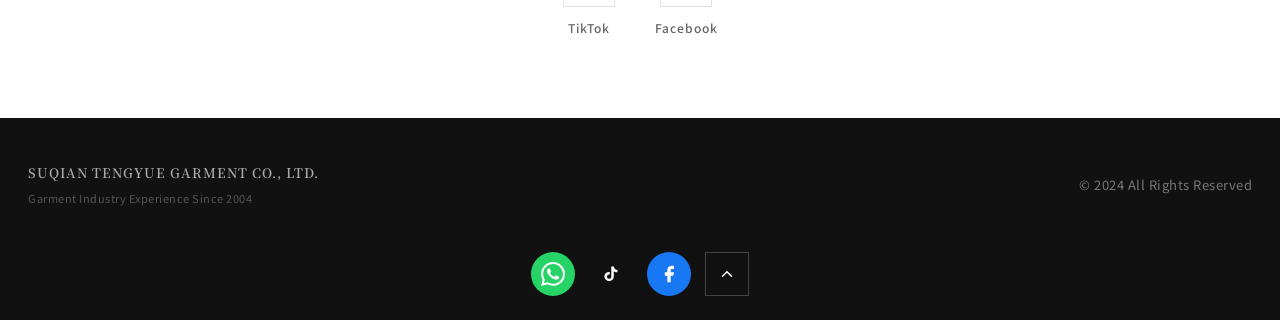
==== commit d1a2df9e: "Widen the bilingual About introduction on desktop" ====
--- a/index.html
+++ b/index.html
@@ -1,7 +1,7 @@
 <!DOCTYPE html>
 <html lang="en">
 <head>
-  <!-- site-version: catalogue-20261023 -->
+  <!-- site-version: catalogue-20261023-wide-about -->
   <meta charset="UTF-8">
   <meta name="viewport" content="width=device-width, initial-scale=1.0">
   <script src="js/preview-guard.js"></script>
@@ -51,7 +51,7 @@
   <link rel="preconnect" href="https://fonts.gstatic.com" crossorigin>
   <link rel="stylesheet" href="css/style.css">
   <link rel="stylesheet" href="css/catalogue.css?v=20261023">
-  <link rel="stylesheet" href="css/site-catalogue-integration.css?v=20261023">
+  <link rel="stylesheet" href="css/site-catalogue-integration.css?v=20261023-wide">
 </head>
 <body>
 
--- a/css/site-catalogue-integration.css
+++ b/css/site-catalogue-integration.css
@@ -17,21 +17,21 @@
 .zf-catalogue-grid .zf-catalogue-card-photo { height: 210px; aspect-ratio: auto; }
 .zf-catalogue-featured-grid .zf-catalogue-card-photo { height: 230px; aspect-ratio: auto; }
 
-/* Company copy follows its original paragraphs, with a comfortable reading width. */
+/* The company introduction spans a broad desktop column while keeping its paragraphs. */
 #about { scroll-margin-top: calc(var(--header-height, 68px) + 18px); }
 #about .section-header { padding: 60px 0 30px; }
 #about .about-section { padding: 0 0 64px; }
-#about .about-section .container { max-width: 880px; }
-#about .about-content { display: block; max-width: 72ch; margin: 0 auto; text-align: left; letter-spacing: normal; }
-#about .about-content .en { font-size: 16px; line-height: 1.85; color: #1a1a1a; font-weight: 400; }
-#about .about-content .cn { margin-top: 30px; padding-top: 26px; border-top: 1px solid #e6e6e6; font-size: 14px; line-height: 1.95; color: #666; }
+#about .about-section .container { max-width: 1156px; }
+#about .about-content { display: block; width: 100%; max-width: 1100px; margin: 0 auto; text-align: left; letter-spacing: normal; }
+#about .about-content .en { font-size: 16px; line-height: 1.75; color: #1a1a1a; font-weight: 400; }
+#about .about-content .cn { margin-top: 30px; padding-top: 26px; border-top: 1px solid #e6e6e6; font-size: 14px; line-height: 1.9; color: #666; }
 #about .about-copy { min-width: 0; overflow-wrap: anywhere; white-space: normal; }
 #about .about-copy p { margin: 0; }
-#about .about-copy p + p { margin-top: 1em; }
+#about .about-copy p + p { margin-top: .9em; }
 .social-float-dock { display: contents; }
 
-/* Keep contact links usable without laying floating buttons over mobile text. */
-@media (max-width: 1024px) {
+/* Keep contact links outside the wider text column on smaller desktop windows too. */
+@media (max-width: 1320px) {
   .social-float-dock { display: flex; align-items: center; justify-content: center; flex-wrap: wrap; gap: 14px; padding: 0 24px calc(24px + env(safe-area-inset-bottom, 0px)); background: #111; }
   .social-float-dock .whatsapp-float,
   .social-float-dock .social-float,
@@ -67,6 +67,7 @@
   #about .about-section .container { padding-left: 24px; padding-right: 24px; }
   #about .about-content .en { font-size: 15px; line-height: 1.85; }
   #about .about-content .cn { font-size: 14px; line-height: 1.95; margin-top: 27px; padding-top: 23px; }
+  #about .about-copy p + p { margin-top: 1em; }
 }
 
 /* A short viewport needs the same controls without a scrolling image wall. */
